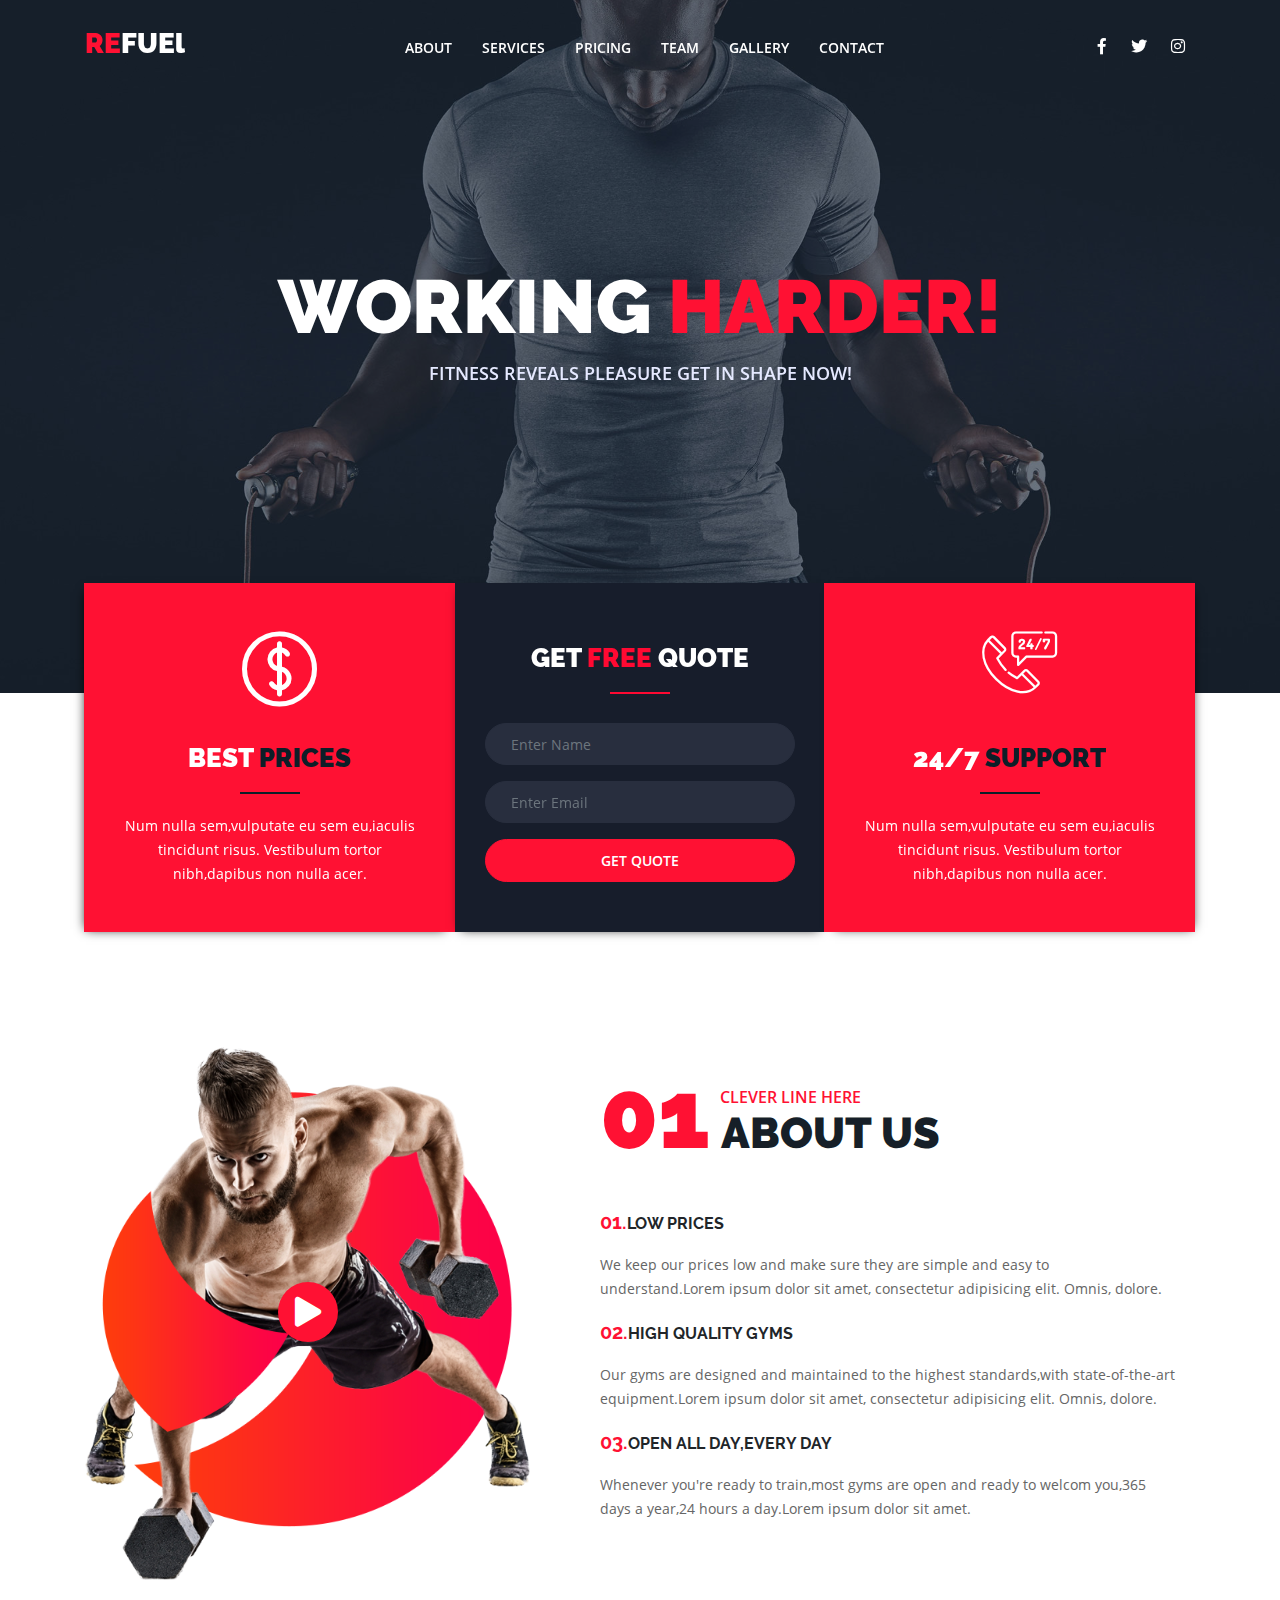
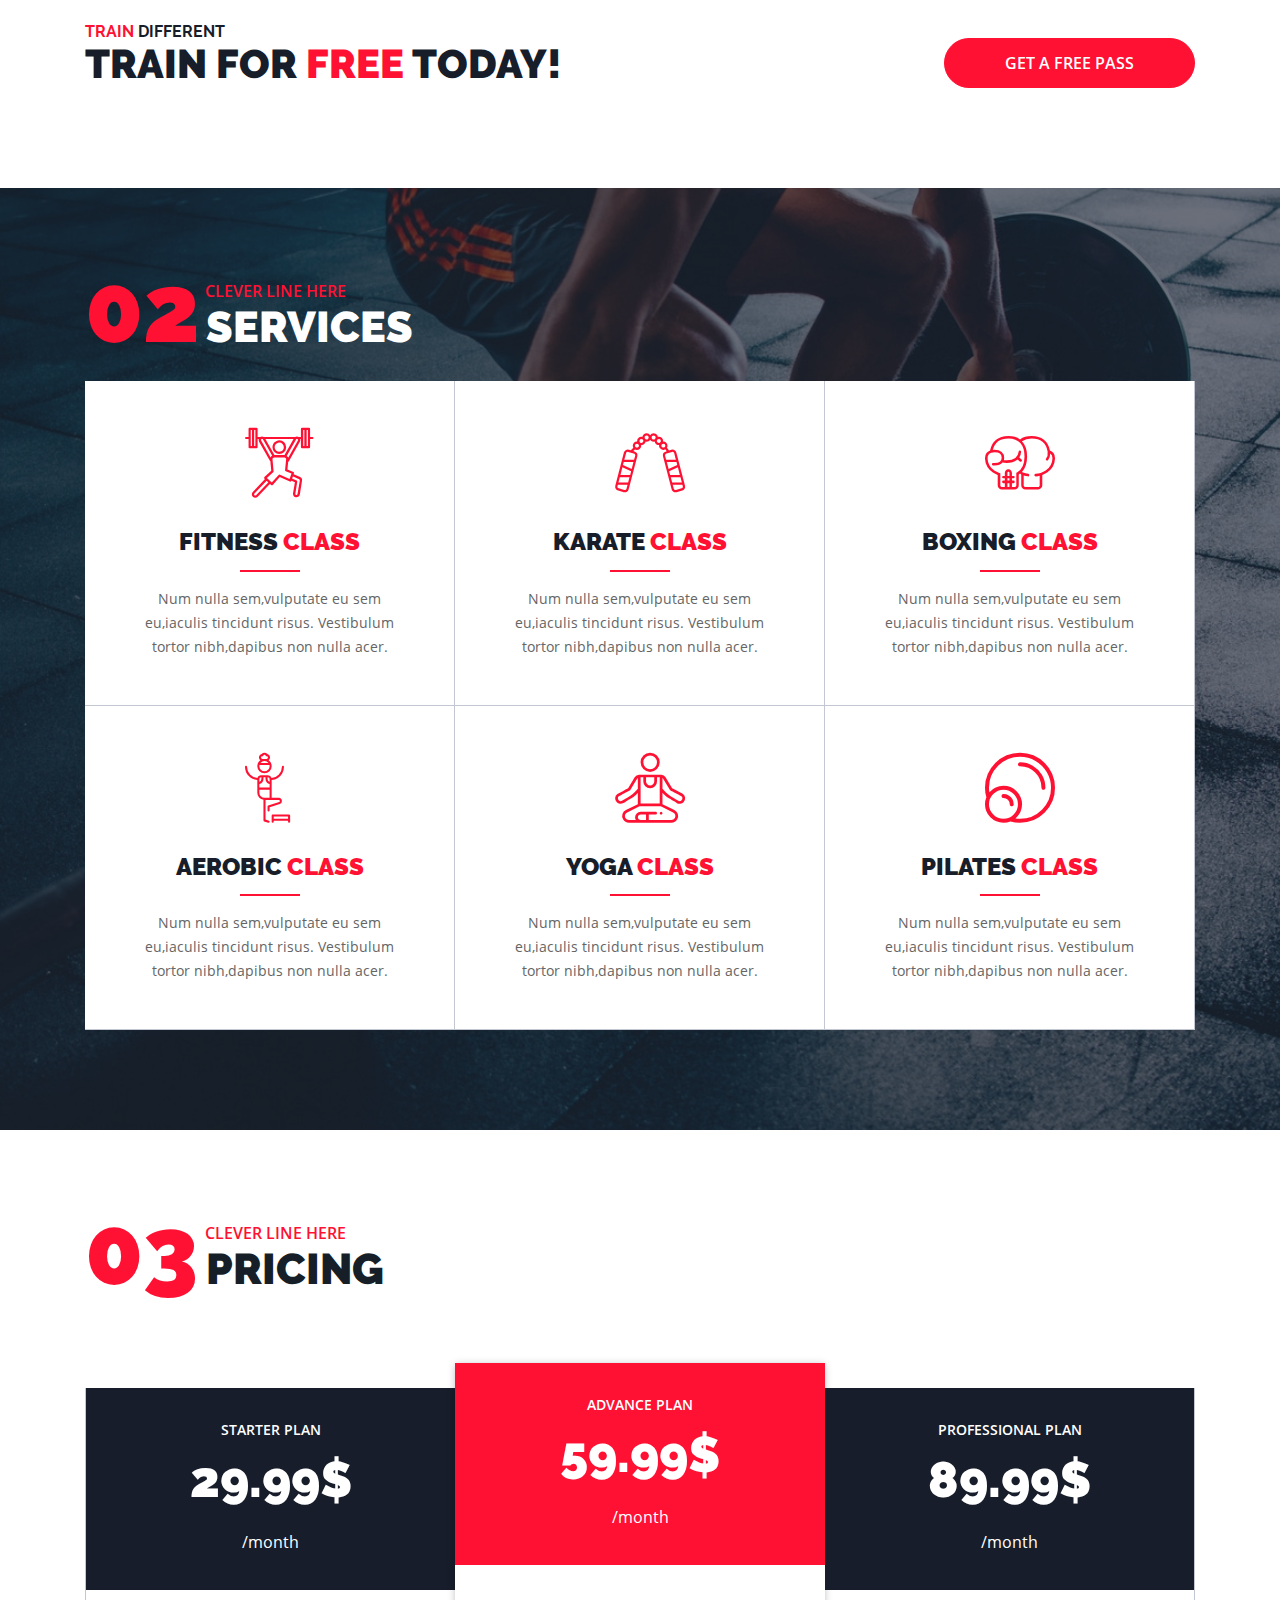
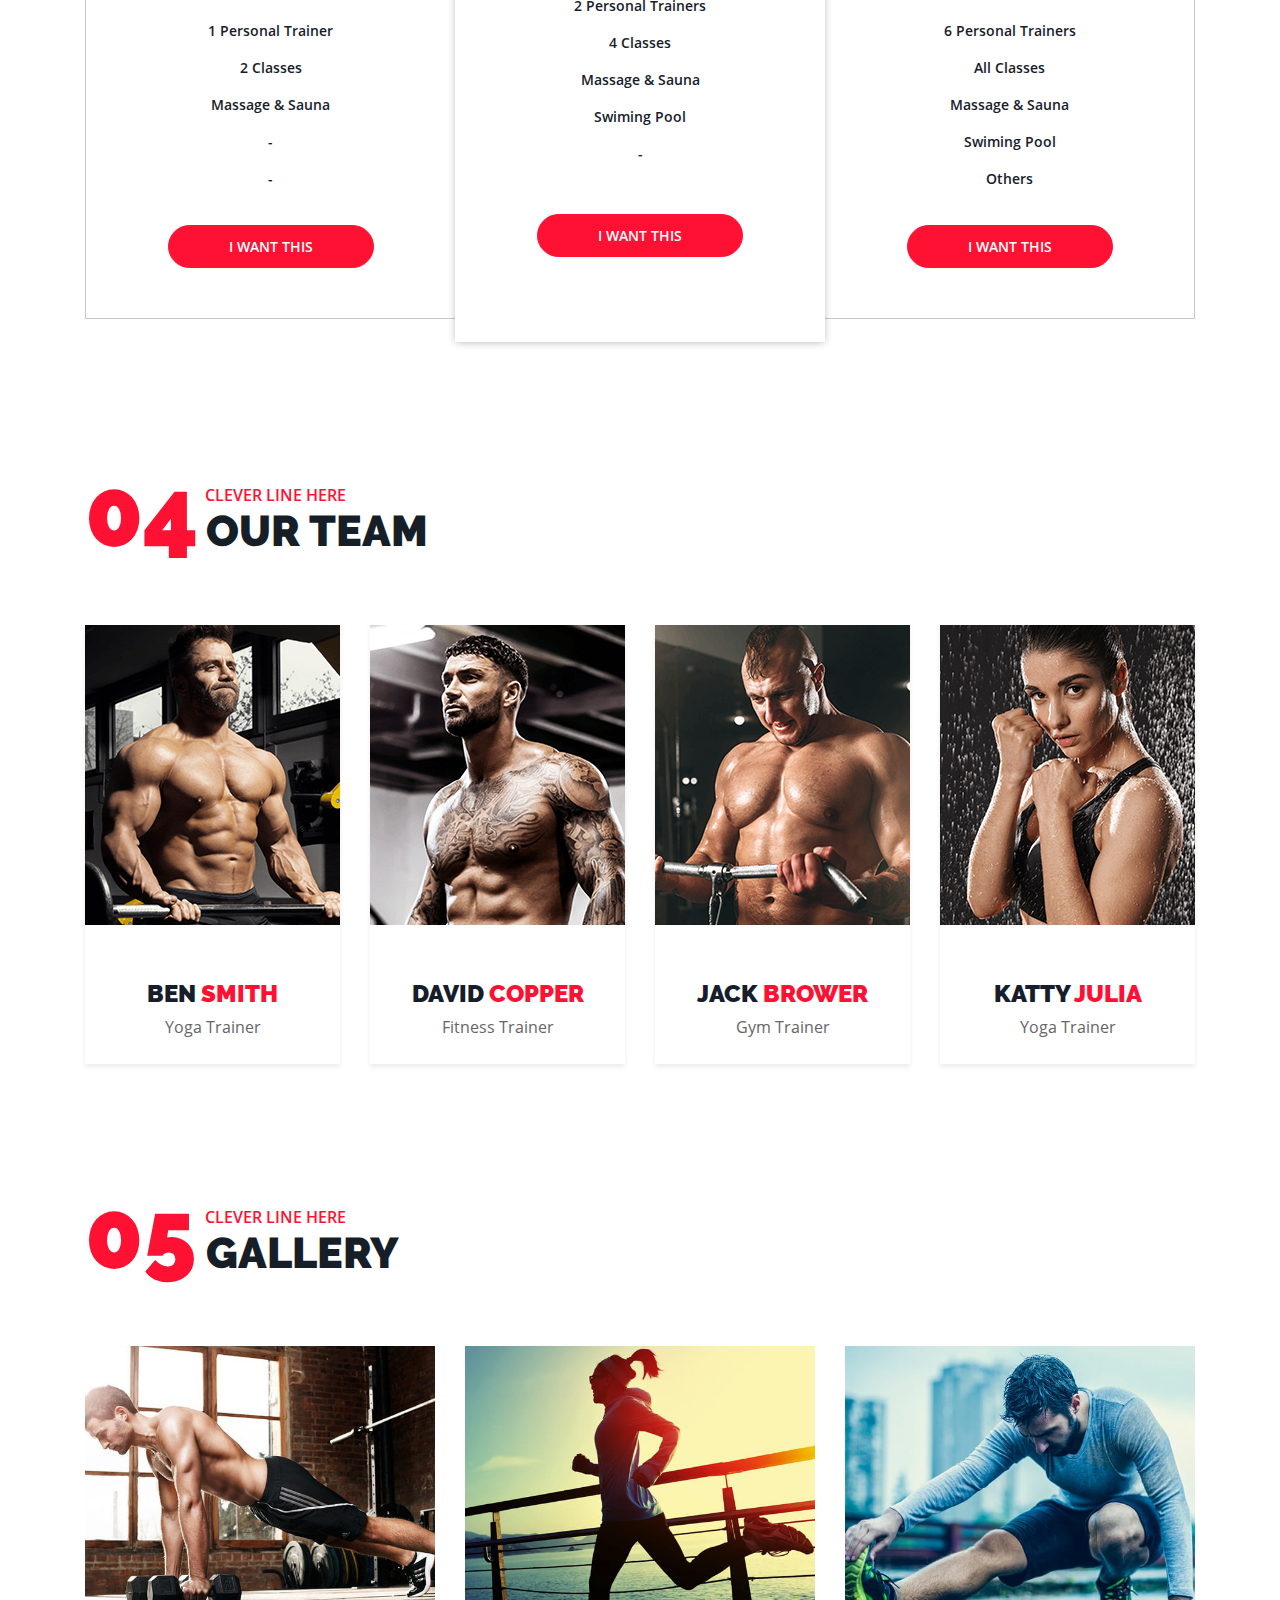
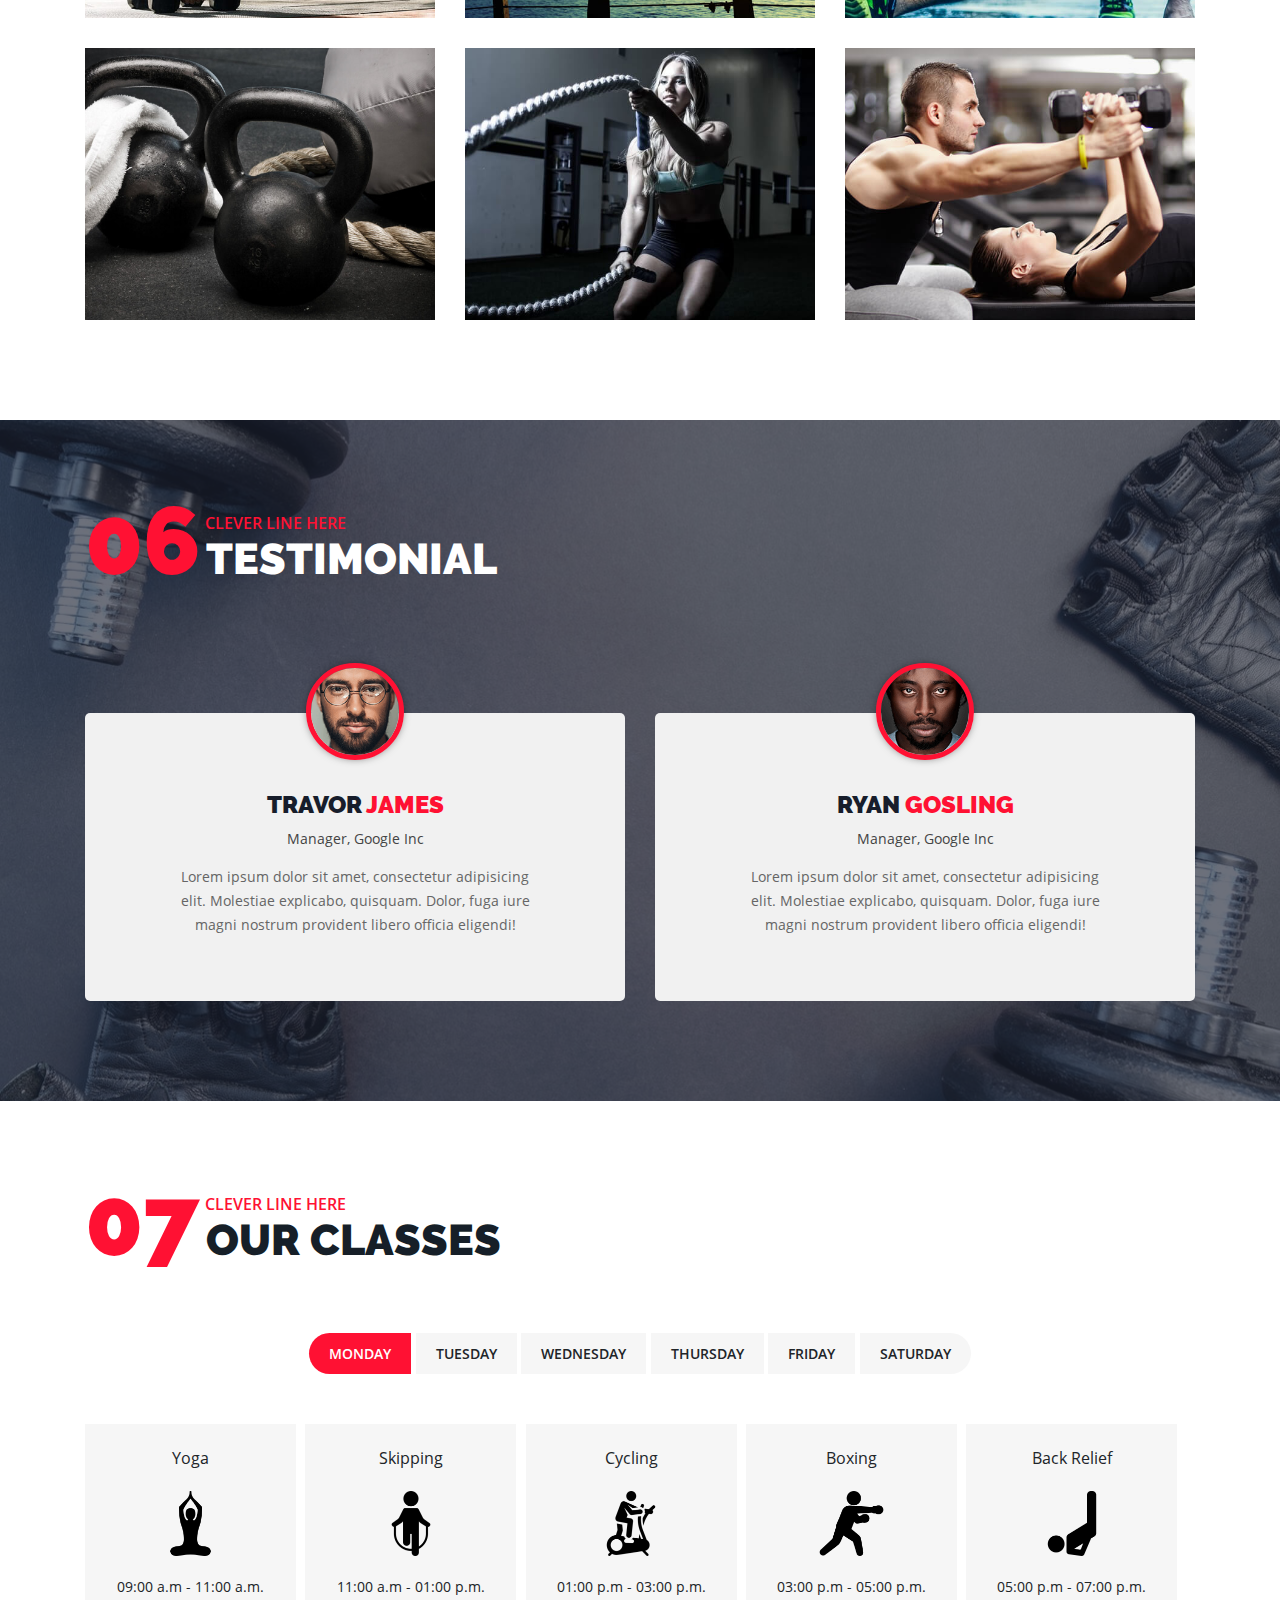
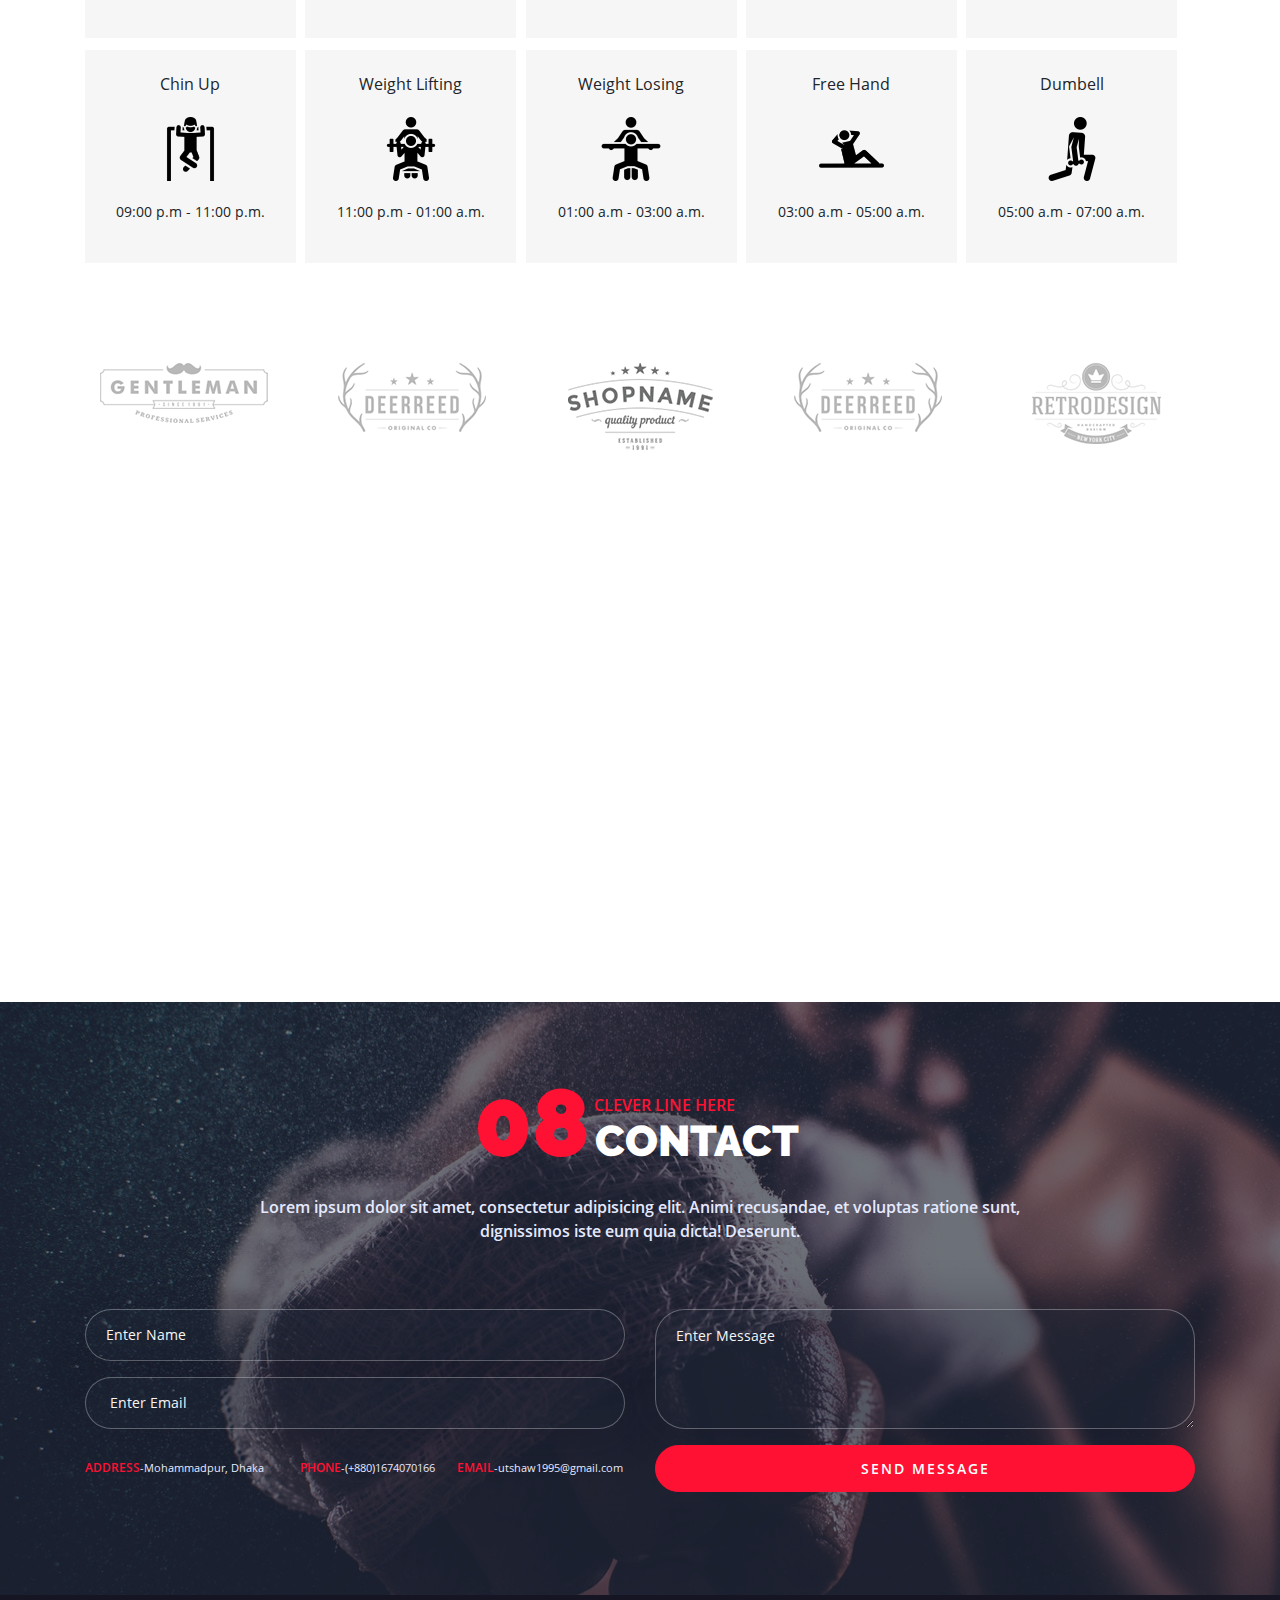
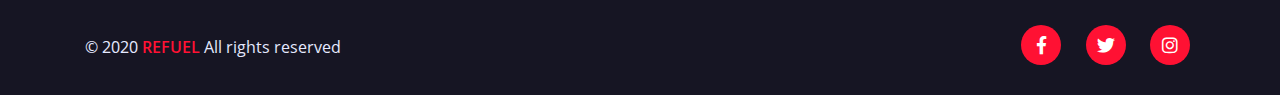
==== index.html @ 3488e0ad "First Commit" ====
<!DOCTYPE html>
<html lang="en">
<head>
    <meta charset="UTF-8">
    <title>Refuel Gym Template</title>
    <link rel="stylesheet" href="css/bootstrap.min.css">
    <link rel="stylesheet" href="fonts-2/flaticon.css">
    <link rel="stylesheet" href="css/all.min.css">
    <link rel="stylesheet" href="fonts/flaticon.css">
    <link rel="stylesheet" href="css/imagehover.min.css">
    <link rel="stylesheet" href="css/slick.css">
    <link rel="stylesheet" href="css/venobox.css">
    <link rel="stylesheet" href="css/style.css">
</head>
<body>
    
    <!--Navbar Part Start -->
    <nav class="navbar navbar-expand-lg navbar-light">
      <div class="container">
          <a class="navbar-brand" href="#"><p><span>RE</span>FUEl</p></a>
          <button class="navbar-toggler" type="button" data-toggle="collapse" data-target="#navbarSupportedContent" aria-controls="navbarSupportedContent" aria-expanded="false" aria-label="Toggle navigation">
            <span class="navbar-toggler-icon"></span>
          </button>

          <div class="collapse navbar-collapse" id="navbarSupportedContent">
            <ul class="navbar-nav mx-auto">
              <li class="nav-item">
                <a class="nav-link" href="#">About <span class="sr-only">(current)</span></a>
              </li>
              <li class="nav-item">
                <a class="nav-link" href="#">Services</a>
              </li>
              <li class="nav-item">
                <a class="nav-link" href="#">Pricing</a>
              </li> 
              <li class="nav-item">
                <a class="nav-link" href="#">Team</a>
              </li> 
              <li class="nav-item">
                <a class="nav-link" href="#">Gallery</a>
              </li> 
              <li class="nav-item">
                <a class="nav-link" href="#">Contact</a>
              </li>   
            </ul>
            <div class="social-icon">
                <a href="#"><i class="fab fa-facebook-f"></i></a>
                <a href="#"><i class="fab fa-twitter"></i></a>
                <a href="#"><i class="fab fa-instagram"></i></a>
            </div>
          </div>
      </div>
    </nav>
    <!--Navbar Part End -->
    
    <!--Banner Part Start -->
    <section id="banner">
        <div class="container">
            <div class="row">
                <div class="col-lg-12 m-auto">
                    <div class="banner_text text-center">
                        <h1>Working <span>Harder!</span></h1>
                        <p>Fitness Reveals Pleasure get in shape now!</p>
                    </div>
                </div>
            </div>
        </div>
    </section>
    <!--Banner Part End -->
    
    
    <!--Banner Form Part Start -->
    <section id="banner_form">
        <div class="container">
            <div class="row mx-0">
               <div class="col-lg-4 p-0">
                   <div class="banner_form_text text-center mr1">
                       <i class="flaticon-money"></i>
                       <h3>Best <span>Prices</span></h3>
                       <p>Num nulla sem,vulputate eu sem eu,iaculis tincidunt risus. Vestibulum tortor nibh,dapibus non nulla acer.</p>
                   </div>
               </div>
               <div class="col-lg-4 p-0">
                   <div class="banner_forms text-center mr2">
                      <h3>Get <span>free</span> quote</h3>
                      <div class="form">
                          <form action="index.html" method="post">
                              <div class="form-group">
                                <input type="text" class="form-control" id="exampleInputEmail1" aria-describedby="emailHelp" placeholder="Enter Name">
                              </div>
                              <div class="form-group">
                                <input type="email" class="form-control" id="exampleInputEmail1" aria-describedby="emailHelp" placeholder="Enter Email">
                              </div>
                              <button type="submit" class="btn btn-primary">Get quote</button>
                          </form>
                      </div>  
                   </div>
               </div> 
               <div class="col-lg-4 p-0">
                   <div class="banner_form_text text-center mr3">
                       <i class="flaticon-call"></i>
                       <h3>24/7 <span>Support</span></h3>
                       <p>Num nulla sem,vulputate eu sem eu,iaculis tincidunt risus. Vestibulum tortor nibh,dapibus non nulla acer.</p>
                   </div>
               </div>
            </div>
        </div>
    </section>
    <!--Banner Form Part End -->
    
    <!--About Part Start -->
    <section id="about">
        <div class="container">
            <div class="row">
                <div class="col-lg-5">
                    <div class="img">
                        <img src="images/about.png" alt="" class="img-fluid w-100">
                        <a class="venobox" data-autoplay="true" data-vbtype="video" href="http://youtu.be/watch?v=2Mve7xeDyW8"><i class="fas fa-play"></i></a>
                    </div>
                </div>
                <div class="col-lg-7">
                    <div class="head mr4">
                        <span>01</span>
                        <p>Clever line here</p>
                        <h2>About us</h2>
                    </div>
                    <div class="about mr4 mr5">
                        <p class="about-texts"><span>01.</span>Low prices</p>
                        <p class="about-text">We keep our prices low and make sure they are simple and easy to understand.Lorem ipsum dolor sit amet, consectetur adipisicing elit. Omnis, dolore. </p>
                    </div>
                    <div class="about mr4">
                        <p class="about-texts"><span>02.</span>High quality gyms</p>
                        <p class="about-text">Our gyms are designed and maintained to the highest standards,with state-of-the-art equipment.Lorem ipsum dolor sit amet, consectetur adipisicing elit. Omnis, dolore. </p>
                    </div>
                    <div class="about mr4">
                        <p class="about-texts"><span>03.</span>Open all day,every day</p>
                        <p class="about-text">Whenever you're ready to train,most gyms are open and ready to welcom you,365 days a year,24 hours a day.Lorem ipsum dolor sit amet. </p>
                    </div>
                </div>
            </div>
            <div class="row">
                <div class="col-lg-7">
                    <div class="think mr6">
                        <p><span class="one">Train</span> different</p>
                        <h4>Train for <span class="two">free</span> today!</h4>
                    </div>
                </div>
                <div class="col-lg-5">
                    <div class="get mr6">
                        <button type="button" class="btn btn-success">Get a free pass</button>
                    </div>
                </div>
            </div>
        </div>
    </section>
    <!--About Part End -->
    
    <!--Service Part Start -->
    <section id="service">
        <div class="container">
            <div class="row">
                <div class="col-lg-12">
                    <div class="head heads">
                        <span>02</span>
                        <p>Clever line here</p>
                        <h2>Services</h2>
                    </div>
                </div>
            </div>
            <div class="row mx-0">
                <div class="col-lg-4 p-0">
                    <div class="service-item heads text-center mr7">
                       <i class="flaticon-gym"></i>
                       <h5>Fitness <span>class</span></h5>
                       <p>Num nulla sem,vulputate eu sem eu,iaculis tincidunt risus. Vestibulum tortor nibh,dapibus non nulla acer.</p>
                    </div>
                </div>
                <div class="col-lg-4 p-0">
                    <div class="service-item heads text-center mr7">
                       <i class="flaticon-nunchaku"></i>
                       <h5>Karate <span>class</span></h5>
                       <p>Num nulla sem,vulputate eu sem eu,iaculis tincidunt risus. Vestibulum tortor nibh,dapibus non nulla acer.</p>
                    </div>
                </div>
                <div class="col-lg-4 p-0">
                    <div class="service-item heads text-center mr7">
                       <i class="flaticon-boxer"></i>
                       <h5>Boxing <span>class</span></h5>
                       <p>Num nulla sem,vulputate eu sem eu,iaculis tincidunt risus. Vestibulum tortor nibh,dapibus non nulla acer.</p>
                    </div>
                </div>
                <div class="col-lg-4 p-0">
                    <div class="service-item heads text-center mr7">
                       <i class="flaticon-gym-1"></i>
                       <h5>Aerobic <span>class</span></h5>
                       <p>Num nulla sem,vulputate eu sem eu,iaculis tincidunt risus. Vestibulum tortor nibh,dapibus non nulla acer.</p>
                    </div>
                </div>
                <div class="col-lg-4 p-0">
                    <div class="service-item heads text-center mr7">
                       <i class="flaticon-yoga"></i>
                       <h5>Yoga <span>class</span></h5>
                       <p>Num nulla sem,vulputate eu sem eu,iaculis tincidunt risus. Vestibulum tortor nibh,dapibus non nulla acer.</p>
                    </div>
                </div>
                <div class="col-lg-4 p-0">
                    <div class="service-item heads text-center mr7">
                       <i class="flaticon-yoga-1"></i>
                       <h5>Pilates <span>class</span></h5>
                       <p>Num nulla sem,vulputate eu sem eu,iaculis tincidunt risus. Vestibulum tortor nibh,dapibus non nulla acer.</p>
                    </div>
                </div>
            </div>
        </div>
    </section>
    <!--Service Part End -->
    
    <!--Price Part Start -->
    <section id="price">
        <div class="container">
            <div class="row">
                <div class="col-lg-12">
                    <div class="head mr8">
                        <span>03</span>
                        <p>Clever line here</p>
                        <h2>Pricing</h2>
                    </div>
                </div>
            </div>
            <div class="row mx-0">
                <div class="col-lg-4 p-0">
                    <div class="pricing-plan text-center mr10 mr11">
                        <div class="dollar">
                            <span>Starter plan</span>
                            <p>29.99$</p>
                            <h6>/month</h6>
                        </div>
                        <div class="trainer text-center">
                            <p>1 Personal trainer</p>
                            <p>2 Classes</p>
                            <p>Massage & sauna</p>
                            <p>-</p>
                            <p>-</p>
                            <button type="button" class="btn btn-primary">I want this</button>
                        </div>
                    </div>
                </div>
                <div class="col-lg-4 p-0">
                    <div class="pricing-plan text-center mr15 mr16">
                        <div class="dollar mr9">
                            <span>Advance plan</span>
                            <p>59.99$</p>
                            <h6>/month</h6>
                        </div>
                        <div class="trainer text-center">
                            <p>2 Personal trainers</p>
                            <p>4 Classes</p>
                            <p>Massage & sauna</p>
                            <p>Swiming pool</p>
                            <p class="mr14">-</p>
                            <button type="button" class="btn btn-primary">I want this</button>
                        </div>
                    </div>
                </div>
                <div class="col-lg-4 p-0">
                    <div class="pricing-plan text-center mr10 mr13">
                        <div class="dollar">
                            <span>Professional plan</span>
                            <p>89.99$</p>
                            <h6>/month</h6>
                        </div>
                        <div class="trainer text-center">
                            <p>6 Personal trainers</p>
                            <p>All Classes</p>
                            <p>Massage & sauna</p>
                            <p>Swiming pool</p>
                            <p>Others</p>
                            <button type="button" class="btn btn-primary">I want this</button>
                        </div>
                    </div>
                </div>
            </div>
        </div>
    </section>
    <!--Price Part End -->
    
    <!--Team Part Start -->
    <section id="team">
        <div class="container">
            <div class="row">
                <div class="col-lg-12">
                    <div class="head mr12">
                        <span>04</span>
                        <p>Clever line here</p>
                        <h2>Our team</h2>
                    </div>
                </div>
            </div>
            <div class="row">
                <div class="col-lg-3">
                    <div class="xs-team">
                        <div class="team-img">
                            <figure class="imghvr-push-down">
                                <img src="images/team-1.jpg" alt="" class="img-fluid w-100">
                                <figcaption>
                                    <div class="ic-on">
                                        <a href="#"><i class="fab fa-twitter mr21"></i></a>
                                        <a href="#"><i class="fab fa-pinterest"></i></a>
                                        <a href="#"><i class="fab fa-instagram"></i></a>
                                    </div>
                                </figcaption>
                            </figure>
                        </div>
                        <div class="details text-center">
                            <h5>Ben <span>Smith</span></h5>
                            <h6>Yoga Trainer</h6>
                        </div>
                    </div>
                </div>
                <div class="col-lg-3">
                    <div class="xs-team">
                        <div class="team-img">
                            <figure class="imghvr-push-down">
                                <img src="images/team-2.jpg" alt="" class="img-fluid w-100">
                                <figcaption>
                                    <div class="ic-on">
                                        <a href="#"><i class="fab fa-twitter mr21"></i></a>
                                        <a href="#"><i class="fab fa-pinterest"></i></a>
                                        <a href="#"><i class="fab fa-instagram"></i></a>
                                    </div>
                                </figcaption>
                            </figure>
                        </div>
                        <div class="details text-center">
                            <h5>David <span>Copper</span></h5>
                            <h6>Fitness Trainer</h6>
                        </div>
                    </div>
                </div>
                <div class="col-lg-3">
                    <div class="xs-team">
                        <div class="team-img">
                            <figure class="imghvr-push-down">
                                <img src="images/team-3.jpg" alt="" class="img-fluid w-100">
                                <figcaption>
                                    <div class="ic-on">
                                        <a href="#"><i class="fab fa-twitter mr21"></i></a>
                                        <a href="#"><i class="fab fa-pinterest"></i></a>
                                        <a href="#"><i class="fab fa-instagram"></i></a>
                                    </div>
                                </figcaption>
                            </figure>
                        </div>
                        <div class="details text-center">
                            <h5>Jack <span>Brower</span></h5>
                            <h6>Gym Trainer</h6>
                        </div>
                    </div>
                </div>
                <div class="col-lg-3">
                    <div class="xs-team">
                        <div class="team-img">
                            <figure class="imghvr-push-down">
                                <img src="images/team-4.jpg" alt="" class="img-fluid w-100">
                                <figcaption>
                                    <div class="ic-on">
                                        <a href="#"><i class="fab fa-twitter mr21"></i></a>
                                        <a href="#"><i class="fab fa-pinterest"></i></a>
                                        <a href="#"><i class="fab fa-instagram"></i></a>
                                    </div>
                                </figcaption>
                            </figure>
                        </div>
                        <div class="details text-center">
                            <h5>Katty <span>Julia</span></h5>
                            <h6>Yoga Trainer</h6>
                        </div>
                    </div>
                </div>
            </div>
        </div>
    </section>
    <!--Team Part End -->
    
    <!--Gallery Part Start -->
    <section id="gallery">
        <div class="container">
            <div class="row">
                <div class="col-lg-12">
                    <div class="head mr12">
                        <span>05</span>
                        <p>Clever line here</p>
                        <h2>Gallery</h2>
                    </div>
                </div>
            </div>
            <div class="row">
                <div class="col-lg-4">
                    <div class="gallery-img">
                        <img src="images/p1.jpg" alt="" class="img-fluid w-100">
                        <div class="over-lay">
                           <a class="venobox" data-gall="gallery01" href="images/p1.jpg"><i class="fas fa-search-plus"></i></a> 
                        </div>
                    </div>
                </div>
                <div class="col-lg-4">
                    <div class="gallery-img">
                        <img src="images/p2.jpg" alt="" class="img-fluid w-100">
                        <div class="over-lay">
                           <a class="venobox" data-gall="gallery01" href="images/p2.jpg"><i class="fas fa-search-plus"></i></a> 
                        </div>
                    </div>
                </div>
                <div class="col-lg-4">
                    <div class="gallery-img">
                        <img src="images/p3.jpg" alt="" class="img-fluid w-100">
                        <div class="over-lay">
                           <a class="venobox" data-gall="gallery01" href="images/p3.jpg"><i class="fas fa-search-plus"></i></a> 
                        </div>
                    </div>
                </div>
                <div class="col-lg-4">
                    <div class="gallery-img mr17">
                        <img src="images/p4.jpg" alt="" class="img-fluid w-100">
                        <div class="over-lay">
                           <a class="venobox" data-gall="gallery01" href="images/p4.jpg"><i class="fas fa-search-plus"></i></a> 
                        </div>
                    </div>
                </div>
                <div class="col-lg-4">
                    <div class="gallery-img mr17">
                        <img src="images/p5.jpg" alt="" class="img-fluid w-100">
                        <div class="over-lay">
                           <a class="venobox" data-gall="gallery01" href="images/p5.jpg"><i class="fas fa-search-plus"></i></a> 
                        </div>
                    </div>
                </div>
                <div class="col-lg-4">
                    <div class="gallery-img mr17">
                        <img src="images/p6.jpg" alt="" class="img-fluid w-100">
                        <div class="over-lay">
                           <a class="venobox" data-gall="gallery01" href="images/p6.jpg"><i class="fas fa-search-plus"></i></a> 
                        </div>
                    </div>
                </div>
            </div>
        </div>
    </section>
    <!--Gallery Part End -->
    
    <!--Testimonial Part Start -->
    <section id="testimonial">
        <div class="container">
            <div class="row">
                <div class="col-lg-12">
                    <div class="head heads">
                        <span>06</span>
                        <p>Clever line here</p>
                        <h2>Testimonial</h2>
                    </div>
                </div>
            </div>
            <div class="row testi-slider">
                <div class="col-lg-6">
                    <div class="testimonial-item text-center">
                        <div class="testi-img">
                            <img src="images/testi1.png" alt="" class="img-fluid">
                        </div>
                        <div class="details">
                            <h5>Travor <span>James</span></h5>
                            <p class="man">Manager, Google Inc</p>
                            <p class="lorem">Lorem ipsum dolor sit amet, consectetur adipisicing elit. Molestiae explicabo, quisquam. Dolor, fuga iure magni nostrum provident libero officia eligendi!</p>
                        </div>
                    </div>
                </div>
                <div class="col-lg-6">
                    <div class="testimonial-item text-center">
                        <div class="testi-img">
                            <img src="images/testi2.png" alt="" class="img-fluid">
                        </div>
                        <div class="details">
                            <h5>Ryan <span>Gosling</span></h5>
                            <p class="man">Manager, Google Inc</p>
                            <p class="lorem">Lorem ipsum dolor sit amet, consectetur adipisicing elit. Molestiae explicabo, quisquam. Dolor, fuga iure magni nostrum provident libero officia eligendi!</p>
                        </div>
                    </div>
                </div>
                <div class="col-lg-6">
                    <div class="testimonial-item text-center">
                        <div class="testi-img">
                            <img src="images/testi1.png" alt="" class="img-fluid">
                        </div>
                        <div class="details">
                            <h5>Travor <span>James</span></h5>
                            <p class="man">Manager, Google Inc</p>
                            <p class="lorem">Lorem ipsum dolor sit amet, consectetur adipisicing elit. Molestiae explicabo, quisquam. Dolor, fuga iure magni nostrum provident libero officia eligendi!</p>
                        </div>
                    </div>
                </div>
                <div class="col-lg-6">
                    <div class="testimonial-item text-center">
                        <div class="testi-img">
                            <img src="images/testi2.png" alt="" class="img-fluid">
                        </div>
                        <div class="details">
                            <h5>Ryan <span>Gosling</span></h5>
                            <p class="man">Manager, Google Inc</p>
                            <p class="lorem">Lorem ipsum dolor sit amet, consectetur adipisicing elit. Molestiae explicabo, quisquam. Dolor, fuga iure magni nostrum provident libero officia eligendi!</p>
                        </div>
                    </div>
                </div>
            </div>
        </div>
    </section>
    <!--Testimonial Part End -->
    
    <!--Class Schedule Part Start -->
    <section id="schedule">
        <div class="container">
            <div class="row">
                <div class="col-lg-12">
                    <div class="head mr12">
                        <span>07</span>
                        <p>Clever line here</p>
                        <h2>Our classes</h2>
                    </div>
                </div>
            </div>
            <div class="menu text-center">
                <ul>
                    <li data-filter="all" class="mr22 active">Monday</li>
                    <li data-filter=".tues">Tuesday</li>
                    <li data-filter=".wed">Wednesday</li>
                    <li data-filter=".thur">Thursday</li>
                    <li data-filter=".fri">Friday</li>
                    <li data-filter=".sat" class="mr23">Saturday</li>
                </ul>
            </div>
            <div class="clr"></div>
            
            <div class="mix_item">
                <div class="mix_text mix tues sat text-center mr24">
                    <h6>Yoga</h6>
                    <img src="images/buddhist-yoga-pose.png" alt="">
                    <p>09:00 a.m - 11:00 a.m.</p>
                </div>
                <div class="mix_text mix wed text-center mr24">
                    <h6>Skipping</h6>
                    <img src="images/man-jumping-rope.png" alt="">
                    <p>11:00 a.m - 01:00 p.m.</p>
                </div>
                <div class="mix_text mix tues sat text-center mr24">
                    <h6>Cycling</h6>
                    <img src="images/exercise.png" alt="">
                    <p>01:00 p.m - 03:00 p.m.</p>
                </div>
                <div class="mix_text mix wed thur text-center mr24">
                    <h6>Boxing</h6>
                    <img src="images/boxing-fighter.png" alt="">
                    <p>03:00 p.m - 05:00 p.m.</p>
                </div>
                <div class="mix_text mix thur text-center mr24">
                    <h6>Back Relief</h6>
                    <img src="images/man-exercising-back-and-legs.png" alt="">
                    <p>05:00 p.m - 07:00 p.m.</p>
                </div>
                <div class="mix_text mix thur text-center">
                    <h6>Chin Up</h6>
                    <img src="images/pull-up.png" alt="">
                    <p>09:00 p.m - 11:00 p.m.</p>
                </div>
                <div class="mix_text mix fri text-center">
                    <h6>Weight Lifting</h6>
                    <img src="images/weightlifting.png" alt="">
                    <p>11:00 p.m - 01:00 a.m.</p>
                </div>
                <div class="mix_text mix fri sat text-center">
                    <h6>Weight Losing</h6>
                    <img src="images/yoga.png" alt="">
                    <p>01:00 a.m - 03:00 a.m.</p>
                </div>
                <div class="mix_text mix fri text-center">
                    <h6>Free Hand</h6>
                    <img src="images/exercise%20(2).png" alt="">
                    <p>03:00 a.m - 05:00 a.m.</p>
                </div>
                <div class="mix_text mix sat text-center">
                    <h6>Dumbell</h6>
                    <img src="images/exercise%20(1).png" alt="">
                    <p>05:00 a.m - 07:00 a.m.</p>
                </div>
                <div class="clr"></div>
            </div>
        </div>
    </section>
    <!--Class Schedule Part End -->
    

    <!--Client Part Start-->
    <section id="client">
        <div class="container">
            <div class="row client-slider">
                <div class="col-lg-3">
                    <div class="client-item text-center">
                        <img src="images/client-1.png" alt="client-one">
                    </div>
                </div>
                <div class="col-lg-3">
                    <div class="client-item text-center">
                        <img src="images/client2.png" alt="client-two" class="img-fluid">
                    </div>
                </div>
                <div class="col-lg-3">
                    <div class="client-item text-center">
                        <img src="images/client-3.png" alt="client-three" class="img-fluid">
                    </div>
                </div>
                <div class="col-lg-3">
                    <div class="client-item text-center">
                        <img src="images/client4.png" alt="client-four" class="img-fluid">
                    </div>
                </div>
                <div class="col-lg-3">
                    <div class="client-item text-center">
                        <img src="images/client5.png" alt="client-five" class="img-fluid">
                    </div>
                </div>
                <div class="col-lg-3">
                    <div class="client-item text-center">
                        <img src="images/client2.png" alt="client-six" class="img-fluid">
                    </div>
                </div>
            </div>
        </div>
    </section>
    <!--Client Part End-->
    
    <!--Google Map Part Start-->
    <section id="map" style="margin-bottom: -5px">
         <iframe src="https://www.google.com/maps/embed?pb=!1m18!1m12!1m3!1d3651.3507056953645!2d90.35700591461635!3d23.77052269392506!2m3!1f0!2f0!3f0!3m2!1i1024!2i768!4f13.1!3m3!1m2!1s0x3755c0a3c0f0b6bb%3A0xd6a5c936e490f4cc!2sTikkapara%20Rd%2C%20Dhaka!5e0!3m2!1sen!2sbd!4v1584997746656!5m2!1sen!2sbd" width="100%" height="450" frameborder="0" style="border:0;" allowfullscreen="" aria-hidden="false" tabindex="0"></iframe>
    </section>
    <!--Google Map Part End-->
    
    <!--Contact Part Start-->
    <section id="contact">
        <div class="container">
            <div class="row">
                <div class="col-lg-12">
                    <div class="title-center">
                        <div class="head heads">
                            <span>08</span>
                            <p>Clever line here</p>
                            <h2>Contact</h2>
                        </div>
                    </div>
                    <div class="title-para">
                        <p>Lorem ipsum dolor sit amet, consectetur adipisicing elit. Animi recusandae, et voluptas ratione sunt, dignissimos iste eum quia dicta! Deserunt.</p>
                    </div>
                </div>
            </div>
            <div class="row">
                <div class="col-lg-12">
                    <div class="forms">
                        <form action="index.html" method="post">
                            <div class="row">
                                <div class="col-lg-6">
                                    <div class="form-group">
                                        <input type="text" class="form-control" id="formGroupExampleInput" placeholder="Enter Name">
                                    </div>
                                    <div class="form-group">
                                        <input type="email" class="form-control" id="formGroupExampleInput" placeholder=" Enter Email">
                                    </div>
                                    <div class="row">
                                        <div class="col-lg-5">
                                            <div class="address">
                                                <p><span class="address-title">Address</span><a href="#">-Mohammadpur, Dhaka</a></p>
                                            </div>
                                        </div>
                                        <div class="col-lg-3 p-0">
                                            <div class="address mrrrrrrrrr">
                                                <p><span class="address-title">Phone</span><a href="#">-(+880)1674070166</a></p>
                                            </div>
                                        </div>
                                        <div class="col-lg-4">
                                            <div class="address mrrrrrrrrr">
                                                <p><span class="address-title">Email</span><a href="#">-utshaw1995@gmail.com</a></p>
                                            </div>
                                        </div>
                                    </div>
                                </div>
                                <div class="col-lg-6">
                                    <div class="form-group">
                                        <textarea class="form-control" id="exampleFormControlTextarea1" rows="3" placeholder="Enter Message"></textarea>
                                    </div>
                                    <div class="contact-btn text-center">
                                        <button type="submit" class="btn btn-primary">Send Message</button>
                                    </div>
                                </div>
                            </div>
                        </form>
                    </div>
                </div>
            </div>
        </div>
    </section>
    <!--Contact Part End-->
    
    <!--Footer Part Start-->
    <section id="footer">
        <div class="container">
            <div class="row">
                <div class="col-lg-6">
                    <div class="footer-text">
                        <p class="footer-title"> &copy; 2020 <span>Refuel</span> All rights reserved</p>
                    </div>
                </div>
                <div class="col-lg-6">
                    <div class="footer-icon">
                        <a href="#"><i class="fab fa-facebook-f"></i></a>
                        <a href="#"><i class="fab fa-twitter"></i></a>
                        <a href="#"><i class="fab fa-instagram"></i></a>
                    </div>
                </div>
            </div>
        </div>
    </section>
    <!--Footer Part End-->
    
    <script src="js/jquery-1.12.4.min.js"></script>
    <script src="js/bootstrap.min.js"></script>
    <script src="js/mixitup.min.js"></script>
    <script src="js/jquery.ripples.min.js"></script>
    <script src="js/slick.min.js"></script>
    <script src="js/venobox.min.js"></script>
    <script src="js/custom.js"></script>
    <script>
        var containerEl = document.querySelector('.mix_item');
        var mixer = mixitup(containerEl);
        
        var simplefilter = $('.menu ul li');
        simplefilter.click(function () {
            simplefilter.removeClass("active");
            $(this).addClass("active");
        });
    </script>
</body>
</html>
---- fonts-2/flaticon.css ----
/*
  	Flaticon icon font: Flaticon
  	Creation date: 31/05/2019 22:28
  	*/

@font-face {
  font-family: "Flaticon";
  src: url("./Flaticon.eot");
  src: url("./Flaticon.eot?#iefix") format("embedded-opentype"),
       url("./Flaticon.woff2") format("woff2"),
       url("./Flaticon.woff") format("woff"),
       url("./Flaticon.ttf") format("truetype"),
       url("./Flaticon.svg#Flaticon") format("svg");
  font-weight: normal;
  font-style: normal;
}

@media screen and (-webkit-min-device-pixel-ratio:0) {
  @font-face {
    font-family: "Flaticon";
    src: url("./Flaticon.svg#Flaticon") format("svg");
  }
}

[class^="flaticon-"]:before, [class*=" flaticon-"]:before,
[class^="flaticon-"]:after, [class*=" flaticon-"]:after {   
  font-family: Flaticon;
font-style: normal;
margin-left: 0px;
}

.flaticon-religion:before { content: "\f100"; }
.flaticon-gym-1:before { content: "\f101"; }
.flaticon-boxer:before { content: "\f102"; }
.flaticon-gym-2:before { content: "\f103"; }
.flaticon-yoga:before { content: "\f104"; }
.flaticon-gym:before { content: "\f105"; }
.flaticon-gym-3:before { content: "\f106"; }
.flaticon-gym-4:before { content: "\f107"; }
.flaticon-gymnast:before { content: "\f108"; }
.flaticon-gym-5:before { content: "\f109"; }
---- css/all.min.css ----
/*!
 * Font Awesome Free 5.3.1 by @fontawesome - https://fontawesome.com
 * License - https://fontawesome.com/license/free (Icons: CC BY 4.0, Fonts: SIL OFL 1.1, Code: MIT License)
 */
.fa,.fab,.fal,.far,.fas{-moz-osx-font-smoothing:grayscale;-webkit-font-smoothing:antialiased;display:inline-block;font-style:normal;font-variant:normal;text-rendering:auto;line-height:1}.fa-lg{font-size:1.33333em;line-height:.75em;vertical-align:-.0667em}.fa-xs{font-size:.75em}.fa-sm{font-size:.875em}.fa-1x{font-size:1em}.fa-2x{font-size:2em}.fa-3x{font-size:3em}.fa-4x{font-size:4em}.fa-5x{font-size:5em}.fa-6x{font-size:6em}.fa-7x{font-size:7em}.fa-8x{font-size:8em}.fa-9x{font-size:9em}.fa-10x{font-size:10em}.fa-fw{text-align:center;width:1.25em}.fa-ul{list-style-type:none;margin-left:2.5em;padding-left:0}.fa-ul>li{position:relative}.fa-li{left:-2em;position:absolute;text-align:center;width:2em;line-height:inherit}.fa-border{border:.08em solid #eee;border-radius:.1em;padding:.2em .25em .15em}.fa-pull-left{float:left}.fa-pull-right{float:right}.fa.fa-pull-left,.fab.fa-pull-left,.fal.fa-pull-left,.far.fa-pull-left,.fas.fa-pull-left{margin-right:.3em}.fa.fa-pull-right,.fab.fa-pull-right,.fal.fa-pull-right,.far.fa-pull-right,.fas.fa-pull-right{margin-left:.3em}.fa-spin{animation:fa-spin 2s infinite linear}.fa-pulse{animation:fa-spin 1s infinite steps(8)}@keyframes fa-spin{0%{transform:rotate(0deg)}to{transform:rotate(1turn)}}.fa-rotate-90{-ms-filter:"progid:DXImageTransform.Microsoft.BasicImage(rotation=1)";transform:rotate(90deg)}.fa-rotate-180{-ms-filter:"progid:DXImageTransform.Microsoft.BasicImage(rotation=2)";transform:rotate(180deg)}.fa-rotate-270{-ms-filter:"progid:DXImageTransform.Microsoft.BasicImage(rotation=3)";transform:rotate(270deg)}.fa-flip-horizontal{-ms-filter:"progid:DXImageTransform.Microsoft.BasicImage(rotation=0, mirror=1)";transform:scaleX(-1)}.fa-flip-vertical{transform:scaleY(-1)}.fa-flip-horizontal.fa-flip-vertical,.fa-flip-vertical{-ms-filter:"progid:DXImageTransform.Microsoft.BasicImage(rotation=2, mirror=1)"}.fa-flip-horizontal.fa-flip-vertical{transform:scale(-1)}:root .fa-flip-horizontal,:root .fa-flip-vertical,:root .fa-rotate-90,:root .fa-rotate-180,:root .fa-rotate-270{-webkit-filter:none;filter:none}.fa-stack{display:inline-block;height:2em;line-height:2em;position:relative;vertical-align:middle;width:2em}.fa-stack-1x,.fa-stack-2x{left:0;position:absolute;text-align:center;width:100%}.fa-stack-1x{line-height:inherit}.fa-stack-2x{font-size:2em}.fa-inverse{color:#fff}.fa-500px:before{content:"\f26e"}.fa-accessible-icon:before{content:"\f368"}.fa-accusoft:before{content:"\f369"}.fa-ad:before{content:"\f641"}.fa-address-book:before{content:"\f2b9"}.fa-address-card:before{content:"\f2bb"}.fa-adjust:before{content:"\f042"}.fa-adn:before{content:"\f170"}.fa-adversal:before{content:"\f36a"}.fa-affiliatetheme:before{content:"\f36b"}.fa-air-freshener:before{content:"\f5d0"}.fa-algolia:before{content:"\f36c"}.fa-align-center:before{content:"\f037"}.fa-align-justify:before{content:"\f039"}.fa-align-left:before{content:"\f036"}.fa-align-right:before{content:"\f038"}.fa-alipay:before{content:"\f642"}.fa-allergies:before{content:"\f461"}.fa-amazon:before{content:"\f270"}.fa-amazon-pay:before{content:"\f42c"}.fa-ambulance:before{content:"\f0f9"}.fa-american-sign-language-interpreting:before{content:"\f2a3"}.fa-amilia:before{content:"\f36d"}.fa-anchor:before{content:"\f13d"}.fa-android:before{content:"\f17b"}.fa-angellist:before{content:"\f209"}.fa-angle-double-down:before{content:"\f103"}.fa-angle-double-left:before{content:"\f100"}.fa-angle-double-right:before{content:"\f101"}.fa-angle-double-up:before{content:"\f102"}.fa-angle-down:before{content:"\f107"}.fa-angle-left:before{content:"\f104"}.fa-angle-right:before{content:"\f105"}.fa-angle-up:before{content:"\f106"}.fa-angry:before{content:"\f556"}.fa-angrycreative:before{content:"\f36e"}.fa-angular:before{content:"\f420"}.fa-ankh:before{content:"\f644"}.fa-app-store:before{content:"\f36f"}.fa-app-store-ios:before{content:"\f370"}.fa-apper:before{content:"\f371"}.fa-apple:before{content:"\f179"}.fa-apple-alt:before{content:"\f5d1"}.fa-apple-pay:before{content:"\f415"}.fa-archive:before{content:"\f187"}.fa-archway:before{content:"\f557"}.fa-arrow-alt-circle-down:before{content:"\f358"}.fa-arrow-alt-circle-left:before{content:"\f359"}.fa-arrow-alt-circle-right:before{content:"\f35a"}.fa-arrow-alt-circle-up:before{content:"\f35b"}.fa-arrow-circle-down:before{content:"\f0ab"}.fa-arrow-circle-left:before{content:"\f0a8"}.fa-arrow-circle-right:before{content:"\f0a9"}.fa-arrow-circle-up:before{content:"\f0aa"}.fa-arrow-down:before{content:"\f063"}.fa-arrow-left:before{content:"\f060"}.fa-arrow-right:before{content:"\f061"}.fa-arrow-up:before{content:"\f062"}.fa-arrows-alt:before{content:"\f0b2"}.fa-arrows-alt-h:before{content:"\f337"}.fa-arrows-alt-v:before{content:"\f338"}.fa-assistive-listening-systems:before{content:"\f2a2"}.fa-asterisk:before{content:"\f069"}.fa-asymmetrik:before{content:"\f372"}.fa-at:before{content:"\f1fa"}.fa-atlas:before{content:"\f558"}.fa-atom:before{content:"\f5d2"}.fa-audible:before{content:"\f373"}.fa-audio-description:before{content:"\f29e"}.fa-autoprefixer:before{content:"\f41c"}.fa-avianex:before{content:"\f374"}.fa-aviato:before{content:"\f421"}.fa-award:before{content:"\f559"}.fa-aws:before{content:"\f375"}.fa-backspace:before{content:"\f55a"}.fa-backward:before{content:"\f04a"}.fa-balance-scale:before{content:"\f24e"}.fa-ban:before{content:"\f05e"}.fa-band-aid:before{content:"\f462"}.fa-bandcamp:before{content:"\f2d5"}.fa-barcode:before{content:"\f02a"}.fa-bars:before{content:"\f0c9"}.fa-baseball-ball:before{content:"\f433"}.fa-basketball-ball:before{content:"\f434"}.fa-bath:before{content:"\f2cd"}.fa-battery-empty:before{content:"\f244"}.fa-battery-full:before{content:"\f240"}.fa-battery-half:before{content:"\f242"}.fa-battery-quarter:before{content:"\f243"}.fa-battery-three-quarters:before{content:"\f241"}.fa-bed:before{content:"\f236"}.fa-beer:before{content:"\f0fc"}.fa-behance:before{content:"\f1b4"}.fa-behance-square:before{content:"\f1b5"}.fa-bell:before{content:"\f0f3"}.fa-bell-slash:before{content:"\f1f6"}.fa-bezier-curve:before{content:"\f55b"}.fa-bible:before{content:"\f647"}.fa-bicycle:before{content:"\f206"}.fa-bimobject:before{content:"\f378"}.fa-binoculars:before{content:"\f1e5"}.fa-birthday-cake:before{content:"\f1fd"}.fa-bitbucket:before{content:"\f171"}.fa-bitcoin:before{content:"\f379"}.fa-bity:before{content:"\f37a"}.fa-black-tie:before{content:"\f27e"}.fa-blackberry:before{content:"\f37b"}.fa-blender:before{content:"\f517"}.fa-blind:before{content:"\f29d"}.fa-blogger:before{content:"\f37c"}.fa-blogger-b:before{content:"\f37d"}.fa-bluetooth:before{content:"\f293"}.fa-bluetooth-b:before{content:"\f294"}.fa-bold:before{content:"\f032"}.fa-bolt:before{content:"\f0e7"}.fa-bomb:before{content:"\f1e2"}.fa-bone:before{content:"\f5d7"}.fa-bong:before{content:"\f55c"}.fa-book:before{content:"\f02d"}.fa-book-open:before{content:"\f518"}.fa-book-reader:before{content:"\f5da"}.fa-bookmark:before{content:"\f02e"}.fa-bowling-ball:before{content:"\f436"}.fa-box:before{content:"\f466"}.fa-box-open:before{content:"\f49e"}.fa-boxes:before{content:"\f468"}.fa-braille:before{content:"\f2a1"}.fa-brain:before{content:"\f5dc"}.fa-briefcase:before{content:"\f0b1"}.fa-briefcase-medical:before{content:"\f469"}.fa-broadcast-tower:before{content:"\f519"}.fa-broom:before{content:"\f51a"}.fa-brush:before{content:"\f55d"}.fa-btc:before{content:"\f15a"}.fa-bug:before{content:"\f188"}.fa-building:before{content:"\f1ad"}.fa-bullhorn:before{content:"\f0a1"}.fa-bullseye:before{content:"\f140"}.fa-burn:before{content:"\f46a"}.fa-buromobelexperte:before{content:"\f37f"}.fa-bus:before{content:"\f207"}.fa-bus-alt:before{content:"\f55e"}.fa-business-time:before{content:"\f64a"}.fa-buysellads:before{content:"\f20d"}.fa-calculator:before{content:"\f1ec"}.fa-calendar:before{content:"\f133"}.fa-calendar-alt:before{content:"\f073"}.fa-calendar-check:before{content:"\f274"}.fa-calendar-minus:before{content:"\f272"}.fa-calendar-plus:before{content:"\f271"}.fa-calendar-times:before{content:"\f273"}.fa-camera:before{content:"\f030"}.fa-camera-retro:before{content:"\f083"}.fa-cannabis:before{content:"\f55f"}.fa-capsules:before{content:"\f46b"}.fa-car:before{content:"\f1b9"}.fa-car-alt:before{content:"\f5de"}.fa-car-battery:before{content:"\f5df"}.fa-car-crash:before{content:"\f5e1"}.fa-car-side:before{content:"\f5e4"}.fa-caret-down:before{content:"\f0d7"}.fa-caret-left:before{content:"\f0d9"}.fa-caret-right:before{content:"\f0da"}.fa-caret-square-down:before{content:"\f150"}.fa-caret-square-left:before{content:"\f191"}.fa-caret-square-right:before{content:"\f152"}.fa-caret-square-up:before{content:"\f151"}.fa-caret-up:before{content:"\f0d8"}.fa-cart-arrow-down:before{content:"\f218"}.fa-cart-plus:before{content:"\f217"}.fa-cc-amazon-pay:before{content:"\f42d"}.fa-cc-amex:before{content:"\f1f3"}.fa-cc-apple-pay:before{content:"\f416"}.fa-cc-diners-club:before{content:"\f24c"}.fa-cc-discover:before{content:"\f1f2"}.fa-cc-jcb:before{content:"\f24b"}.fa-cc-mastercard:before{content:"\f1f1"}.fa-cc-paypal:before{content:"\f1f4"}.fa-cc-stripe:before{content:"\f1f5"}.fa-cc-visa:before{content:"\f1f0"}.fa-centercode:before{content:"\f380"}.fa-certificate:before{content:"\f0a3"}.fa-chalkboard:before{content:"\f51b"}.fa-chalkboard-teacher:before{content:"\f51c"}.fa-charging-station:before{content:"\f5e7"}.fa-chart-area:before{content:"\f1fe"}.fa-chart-bar:before{content:"\f080"}.fa-chart-line:before{content:"\f201"}.fa-chart-pie:before{content:"\f200"}.fa-check:before{content:"\f00c"}.fa-check-circle:before{content:"\f058"}.fa-check-double:before{content:"\f560"}.fa-check-square:before{content:"\f14a"}.fa-chess:before{content:"\f439"}.fa-chess-bishop:before{content:"\f43a"}.fa-chess-board:before{content:"\f43c"}.fa-chess-king:before{content:"\f43f"}.fa-chess-knight:before{content:"\f441"}.fa-chess-pawn:before{content:"\f443"}.fa-chess-queen:before{content:"\f445"}.fa-chess-rook:before{content:"\f447"}.fa-chevron-circle-down:before{content:"\f13a"}.fa-chevron-circle-left:before{content:"\f137"}.fa-chevron-circle-right:before{content:"\f138"}.fa-chevron-circle-up:before{content:"\f139"}.fa-chevron-down:before{content:"\f078"}.fa-chevron-left:before{content:"\f053"}.fa-chevron-right:before{content:"\f054"}.fa-chevron-up:before{content:"\f077"}.fa-child:before{content:"\f1ae"}.fa-chrome:before{content:"\f268"}.fa-church:before{content:"\f51d"}.fa-circle:before{content:"\f111"}.fa-circle-notch:before{content:"\f1ce"}.fa-city:before{content:"\f64f"}.fa-clipboard:before{content:"\f328"}.fa-clipboard-check:before{content:"\f46c"}.fa-clipboard-list:before{content:"\f46d"}.fa-clock:before{content:"\f017"}.fa-clone:before{content:"\f24d"}.fa-closed-captioning:before{content:"\f20a"}.fa-cloud:before{content:"\f0c2"}.fa-cloud-download-alt:before{content:"\f381"}.fa-cloud-upload-alt:before{content:"\f382"}.fa-cloudscale:before{content:"\f383"}.fa-cloudsmith:before{content:"\f384"}.fa-cloudversify:before{content:"\f385"}.fa-cocktail:before{content:"\f561"}.fa-code:before{content:"\f121"}.fa-code-branch:before{content:"\f126"}.fa-codepen:before{content:"\f1cb"}.fa-codiepie:before{content:"\f284"}.fa-coffee:before{content:"\f0f4"}.fa-cog:before{content:"\f013"}.fa-cogs:before{content:"\f085"}.fa-coins:before{content:"\f51e"}.fa-columns:before{content:"\f0db"}.fa-comment:before{content:"\f075"}.fa-comment-alt:before{content:"\f27a"}.fa-comment-dollar:before{content:"\f651"}.fa-comment-dots:before{content:"\f4ad"}.fa-comment-slash:before{content:"\f4b3"}.fa-comments:before{content:"\f086"}.fa-comments-dollar:before{content:"\f653"}.fa-compact-disc:before{content:"\f51f"}.fa-compass:before{content:"\f14e"}.fa-compress:before{content:"\f066"}.fa-concierge-bell:before{content:"\f562"}.fa-connectdevelop:before{content:"\f20e"}.fa-contao:before{content:"\f26d"}.fa-cookie:before{content:"\f563"}.fa-cookie-bite:before{content:"\f564"}.fa-copy:before{content:"\f0c5"}.fa-copyright:before{content:"\f1f9"}.fa-couch:before{content:"\f4b8"}.fa-cpanel:before{content:"\f388"}.fa-creative-commons:before{content:"\f25e"}.fa-creative-commons-by:before{content:"\f4e7"}.fa-creative-commons-nc:before{content:"\f4e8"}.fa-creative-commons-nc-eu:before{content:"\f4e9"}.fa-creative-commons-nc-jp:before{content:"\f4ea"}.fa-creative-commons-nd:before{content:"\f4eb"}.fa-creative-commons-pd:before{content:"\f4ec"}.fa-creative-commons-pd-alt:before{content:"\f4ed"}.fa-creative-commons-remix:before{content:"\f4ee"}.fa-creative-commons-sa:before{content:"\f4ef"}.fa-creative-commons-sampling:before{content:"\f4f0"}.fa-creative-commons-sampling-plus:before{content:"\f4f1"}.fa-creative-commons-share:before{content:"\f4f2"}.fa-credit-card:before{content:"\f09d"}.fa-crop:before{content:"\f125"}.fa-crop-alt:before{content:"\f565"}.fa-cross:before{content:"\f654"}.fa-crosshairs:before{content:"\f05b"}.fa-crow:before{content:"\f520"}.fa-crown:before{content:"\f521"}.fa-css3:before{content:"\f13c"}.fa-css3-alt:before{content:"\f38b"}.fa-cube:before{content:"\f1b2"}.fa-cubes:before{content:"\f1b3"}.fa-cut:before{content:"\f0c4"}.fa-cuttlefish:before{content:"\f38c"}.fa-d-and-d:before{content:"\f38d"}.fa-dashcube:before{content:"\f210"}.fa-database:before{content:"\f1c0"}.fa-deaf:before{content:"\f2a4"}.fa-delicious:before{content:"\f1a5"}.fa-deploydog:before{content:"\f38e"}.fa-deskpro:before{content:"\f38f"}.fa-desktop:before{content:"\f108"}.fa-deviantart:before{content:"\f1bd"}.fa-dharmachakra:before{content:"\f655"}.fa-diagnoses:before{content:"\f470"}.fa-dice:before{content:"\f522"}.fa-dice-five:before{content:"\f523"}.fa-dice-four:before{content:"\f524"}.fa-dice-one:before{content:"\f525"}.fa-dice-six:before{content:"\f526"}.fa-dice-three:before{content:"\f527"}.fa-dice-two:before{content:"\f528"}.fa-digg:before{content:"\f1a6"}.fa-digital-ocean:before{content:"\f391"}.fa-digital-tachograph:before{content:"\f566"}.fa-directions:before{content:"\f5eb"}.fa-discord:before{content:"\f392"}.fa-discourse:before{content:"\f393"}.fa-divide:before{content:"\f529"}.fa-dizzy:before{content:"\f567"}.fa-dna:before{content:"\f471"}.fa-dochub:before{content:"\f394"}.fa-docker:before{content:"\f395"}.fa-dollar-sign:before{content:"\f155"}.fa-dolly:before{content:"\f472"}.fa-dolly-flatbed:before{content:"\f474"}.fa-donate:before{content:"\f4b9"}.fa-door-closed:before{content:"\f52a"}.fa-door-open:before{content:"\f52b"}.fa-dot-circle:before{content:"\f192"}.fa-dove:before{content:"\f4ba"}.fa-download:before{content:"\f019"}.fa-draft2digital:before{content:"\f396"}.fa-drafting-compass:before{content:"\f568"}.fa-draw-polygon:before{content:"\f5ee"}.fa-dribbble:before{content:"\f17d"}.fa-dribbble-square:before{content:"\f397"}.fa-dropbox:before{content:"\f16b"}.fa-drum:before{content:"\f569"}.fa-drum-steelpan:before{content:"\f56a"}.fa-drupal:before{content:"\f1a9"}.fa-dumbbell:before{content:"\f44b"}.fa-dyalog:before{content:"\f399"}.fa-earlybirds:before{content:"\f39a"}.fa-ebay:before{content:"\f4f4"}.fa-edge:before{content:"\f282"}.fa-edit:before{content:"\f044"}.fa-eject:before{content:"\f052"}.fa-elementor:before{content:"\f430"}.fa-ellipsis-h:before{content:"\f141"}.fa-ellipsis-v:before{content:"\f142"}.fa-ello:before{content:"\f5f1"}.fa-ember:before{content:"\f423"}.fa-empire:before{content:"\f1d1"}.fa-envelope:before{content:"\f0e0"}.fa-envelope-open:before{content:"\f2b6"}.fa-envelope-open-text:before{content:"\f658"}.fa-envelope-square:before{content:"\f199"}.fa-envira:before{content:"\f299"}.fa-equals:before{content:"\f52c"}.fa-eraser:before{content:"\f12d"}.fa-erlang:before{content:"\f39d"}.fa-ethereum:before{content:"\f42e"}.fa-etsy:before{content:"\f2d7"}.fa-euro-sign:before{content:"\f153"}.fa-exchange-alt:before{content:"\f362"}.fa-exclamation:before{content:"\f12a"}.fa-exclamation-circle:before{content:"\f06a"}.fa-exclamation-triangle:before{content:"\f071"}.fa-expand:before{content:"\f065"}.fa-expand-arrows-alt:before{content:"\f31e"}.fa-expeditedssl:before{content:"\f23e"}.fa-external-link-alt:before{content:"\f35d"}.fa-external-link-square-alt:before{content:"\f360"}.fa-eye:before{content:"\f06e"}.fa-eye-dropper:before{content:"\f1fb"}.fa-eye-slash:before{content:"\f070"}.fa-facebook:before{content:"\f09a"}.fa-facebook-f:before{content:"\f39e"}.fa-facebook-messenger:before{content:"\f39f"}.fa-facebook-square:before{content:"\f082"}.fa-fast-backward:before{content:"\f049"}.fa-fast-forward:before{content:"\f050"}.fa-fax:before{content:"\f1ac"}.fa-feather:before{content:"\f52d"}.fa-feather-alt:before{content:"\f56b"}.fa-female:before{content:"\f182"}.fa-fighter-jet:before{content:"\f0fb"}.fa-file:before{content:"\f15b"}.fa-file-alt:before{content:"\f15c"}.fa-file-archive:before{content:"\f1c6"}.fa-file-audio:before{content:"\f1c7"}.fa-file-code:before{content:"\f1c9"}.fa-file-contract:before{content:"\f56c"}.fa-file-download:before{content:"\f56d"}.fa-file-excel:before{content:"\f1c3"}.fa-file-export:before{content:"\f56e"}.fa-file-image:before{content:"\f1c5"}.fa-file-import:before{content:"\f56f"}.fa-file-invoice:before{content:"\f570"}.fa-file-invoice-dollar:before{content:"\f571"}.fa-file-medical:before{content:"\f477"}.fa-file-medical-alt:before{content:"\f478"}.fa-file-pdf:before{content:"\f1c1"}.fa-file-powerpoint:before{content:"\f1c4"}.fa-file-prescription:before{content:"\f572"}.fa-file-signature:before{content:"\f573"}.fa-file-upload:before{content:"\f574"}.fa-file-video:before{content:"\f1c8"}.fa-file-word:before{content:"\f1c2"}.fa-fill:before{content:"\f575"}.fa-fill-drip:before{content:"\f576"}.fa-film:before{content:"\f008"}.fa-filter:before{content:"\f0b0"}.fa-fingerprint:before{content:"\f577"}.fa-fire:before{content:"\f06d"}.fa-fire-extinguisher:before{content:"\f134"}.fa-firefox:before{content:"\f269"}.fa-first-aid:before{content:"\f479"}.fa-first-order:before{content:"\f2b0"}.fa-first-order-alt:before{content:"\f50a"}.fa-firstdraft:before{content:"\f3a1"}.fa-fish:before{content:"\f578"}.fa-flag:before{content:"\f024"}.fa-flag-checkered:before{content:"\f11e"}.fa-flask:before{content:"\f0c3"}.fa-flickr:before{content:"\f16e"}.fa-flipboard:before{content:"\f44d"}.fa-flushed:before{content:"\f579"}.fa-fly:before{content:"\f417"}.fa-folder:before{content:"\f07b"}.fa-folder-minus:before{content:"\f65d"}.fa-folder-open:before{content:"\f07c"}.fa-folder-plus:before{content:"\f65e"}.fa-font:before{content:"\f031"}.fa-font-awesome:before{content:"\f2b4"}.fa-font-awesome-alt:before{content:"\f35c"}.fa-font-awesome-flag:before{content:"\f425"}.fa-font-awesome-logo-full:before{content:"\f4e6"}.fa-fonticons:before{content:"\f280"}.fa-fonticons-fi:before{content:"\f3a2"}.fa-football-ball:before{content:"\f44e"}.fa-fort-awesome:before{content:"\f286"}.fa-fort-awesome-alt:before{content:"\f3a3"}.fa-forumbee:before{content:"\f211"}.fa-forward:before{content:"\f04e"}.fa-foursquare:before{content:"\f180"}.fa-free-code-camp:before{content:"\f2c5"}.fa-freebsd:before{content:"\f3a4"}.fa-frog:before{content:"\f52e"}.fa-frown:before{content:"\f119"}.fa-frown-open:before{content:"\f57a"}.fa-fulcrum:before{content:"\f50b"}.fa-funnel-dollar:before{content:"\f662"}.fa-futbol:before{content:"\f1e3"}.fa-galactic-republic:before{content:"\f50c"}.fa-galactic-senate:before{content:"\f50d"}.fa-gamepad:before{content:"\f11b"}.fa-gas-pump:before{content:"\f52f"}.fa-gavel:before{content:"\f0e3"}.fa-gem:before{content:"\f3a5"}.fa-genderless:before{content:"\f22d"}.fa-get-pocket:before{content:"\f265"}.fa-gg:before{content:"\f260"}.fa-gg-circle:before{content:"\f261"}.fa-gift:before{content:"\f06b"}.fa-git:before{content:"\f1d3"}.fa-git-square:before{content:"\f1d2"}.fa-github:before{content:"\f09b"}.fa-github-alt:before{content:"\f113"}.fa-github-square:before{content:"\f092"}.fa-gitkraken:before{content:"\f3a6"}.fa-gitlab:before{content:"\f296"}.fa-gitter:before{content:"\f426"}.fa-glass-martini:before{content:"\f000"}.fa-glass-martini-alt:before{content:"\f57b"}.fa-glasses:before{content:"\f530"}.fa-glide:before{content:"\f2a5"}.fa-glide-g:before{content:"\f2a6"}.fa-globe:before{content:"\f0ac"}.fa-globe-africa:before{content:"\f57c"}.fa-globe-americas:before{content:"\f57d"}.fa-globe-asia:before{content:"\f57e"}.fa-gofore:before{content:"\f3a7"}.fa-golf-ball:before{content:"\f450"}.fa-goodreads:before{content:"\f3a8"}.fa-goodreads-g:before{content:"\f3a9"}.fa-google:before{content:"\f1a0"}.fa-google-drive:before{content:"\f3aa"}.fa-google-play:before{content:"\f3ab"}.fa-google-plus:before{content:"\f2b3"}.fa-google-plus-g:before{content:"\f0d5"}.fa-google-plus-square:before{content:"\f0d4"}.fa-google-wallet:before{content:"\f1ee"}.fa-gopuram:before{content:"\f664"}.fa-graduation-cap:before{content:"\f19d"}.fa-gratipay:before{content:"\f184"}.fa-grav:before{content:"\f2d6"}.fa-greater-than:before{content:"\f531"}.fa-greater-than-equal:before{content:"\f532"}.fa-grimace:before{content:"\f57f"}.fa-grin:before{content:"\f580"}.fa-grin-alt:before{content:"\f581"}.fa-grin-beam:before{content:"\f582"}.fa-grin-beam-sweat:before{content:"\f583"}.fa-grin-hearts:before{content:"\f584"}.fa-grin-squint:before{content:"\f585"}.fa-grin-squint-tears:before{content:"\f586"}.fa-grin-stars:before{content:"\f587"}.fa-grin-tears:before{content:"\f588"}.fa-grin-tongue:before{content:"\f589"}.fa-grin-tongue-squint:before{content:"\f58a"}.fa-grin-tongue-wink:before{content:"\f58b"}.fa-grin-wink:before{content:"\f58c"}.fa-grip-horizontal:before{content:"\f58d"}.fa-grip-vertical:before{content:"\f58e"}.fa-gripfire:before{content:"\f3ac"}.fa-grunt:before{content:"\f3ad"}.fa-gulp:before{content:"\f3ae"}.fa-h-square:before{content:"\f0fd"}.fa-hacker-news:before{content:"\f1d4"}.fa-hacker-news-square:before{content:"\f3af"}.fa-hackerrank:before{content:"\f5f7"}.fa-hamsa:before{content:"\f665"}.fa-hand-holding:before{content:"\f4bd"}.fa-hand-holding-heart:before{content:"\f4be"}.fa-hand-holding-usd:before{content:"\f4c0"}.fa-hand-lizard:before{content:"\f258"}.fa-hand-paper:before{content:"\f256"}.fa-hand-peace:before{content:"\f25b"}.fa-hand-point-down:before{content:"\f0a7"}.fa-hand-point-left:before{content:"\f0a5"}.fa-hand-point-right:before{content:"\f0a4"}.fa-hand-point-up:before{content:"\f0a6"}.fa-hand-pointer:before{content:"\f25a"}.fa-hand-rock:before{content:"\f255"}.fa-hand-scissors:before{content:"\f257"}.fa-hand-spock:before{content:"\f259"}.fa-hands:before{content:"\f4c2"}.fa-hands-helping:before{content:"\f4c4"}.fa-handshake:before{content:"\f2b5"}.fa-hashtag:before{content:"\f292"}.fa-haykal:before{content:"\f666"}.fa-hdd:before{content:"\f0a0"}.fa-heading:before{content:"\f1dc"}.fa-headphones:before{content:"\f025"}.fa-headphones-alt:before{content:"\f58f"}.fa-headset:before{content:"\f590"}.fa-heart:before{content:"\f004"}.fa-heartbeat:before{content:"\f21e"}.fa-helicopter:before{content:"\f533"}.fa-highlighter:before{content:"\f591"}.fa-hips:before{content:"\f452"}.fa-hire-a-helper:before{content:"\f3b0"}.fa-history:before{content:"\f1da"}.fa-hockey-puck:before{content:"\f453"}.fa-home:before{content:"\f015"}.fa-hooli:before{content:"\f427"}.fa-hornbill:before{content:"\f592"}.fa-hospital:before{content:"\f0f8"}.fa-hospital-alt:before{content:"\f47d"}.fa-hospital-symbol:before{content:"\f47e"}.fa-hot-tub:before{content:"\f593"}.fa-hotel:before{content:"\f594"}.fa-hotjar:before{content:"\f3b1"}.fa-hourglass:before{content:"\f254"}.fa-hourglass-end:before{content:"\f253"}.fa-hourglass-half:before{content:"\f252"}.fa-hourglass-start:before{content:"\f251"}.fa-houzz:before{content:"\f27c"}.fa-html5:before{content:"\f13b"}.fa-hubspot:before{content:"\f3b2"}.fa-i-cursor:before{content:"\f246"}.fa-id-badge:before{content:"\f2c1"}.fa-id-card:before{content:"\f2c2"}.fa-id-card-alt:before{content:"\f47f"}.fa-image:before{content:"\f03e"}.fa-images:before{content:"\f302"}.fa-imdb:before{content:"\f2d8"}.fa-inbox:before{content:"\f01c"}.fa-indent:before{content:"\f03c"}.fa-industry:before{content:"\f275"}.fa-infinity:before{content:"\f534"}.fa-info:before{content:"\f129"}.fa-info-circle:before{content:"\f05a"}.fa-instagram:before{content:"\f16d"}.fa-internet-explorer:before{content:"\f26b"}.fa-ioxhost:before{content:"\f208"}.fa-italic:before{content:"\f033"}.fa-itunes:before{content:"\f3b4"}.fa-itunes-note:before{content:"\f3b5"}.fa-java:before{content:"\f4e4"}.fa-jedi:before{content:"\f669"}.fa-jedi-order:before{content:"\f50e"}.fa-jenkins:before{content:"\f3b6"}.fa-joget:before{content:"\f3b7"}.fa-joint:before{content:"\f595"}.fa-joomla:before{content:"\f1aa"}.fa-journal-whills:before{content:"\f66a"}.fa-js:before{content:"\f3b8"}.fa-js-square:before{content:"\f3b9"}.fa-jsfiddle:before{content:"\f1cc"}.fa-kaaba:before{content:"\f66b"}.fa-kaggle:before{content:"\f5fa"}.fa-key:before{content:"\f084"}.fa-keybase:before{content:"\f4f5"}.fa-keyboard:before{content:"\f11c"}.fa-keycdn:before{content:"\f3ba"}.fa-khanda:before{content:"\f66d"}.fa-kickstarter:before{content:"\f3bb"}.fa-kickstarter-k:before{content:"\f3bc"}.fa-kiss:before{content:"\f596"}.fa-kiss-beam:before{content:"\f597"}.fa-kiss-wink-heart:before{content:"\f598"}.fa-kiwi-bird:before{content:"\f535"}.fa-korvue:before{content:"\f42f"}.fa-landmark:before{content:"\f66f"}.fa-language:before{content:"\f1ab"}.fa-laptop:before{content:"\f109"}.fa-laptop-code:before{content:"\f5fc"}.fa-laravel:before{content:"\f3bd"}.fa-lastfm:before{content:"\f202"}.fa-lastfm-square:before{content:"\f203"}.fa-laugh:before{content:"\f599"}.fa-laugh-beam:before{content:"\f59a"}.fa-laugh-squint:before{content:"\f59b"}.fa-laugh-wink:before{content:"\f59c"}.fa-layer-group:before{content:"\f5fd"}.fa-leaf:before{content:"\f06c"}.fa-leanpub:before{content:"\f212"}.fa-lemon:before{content:"\f094"}.fa-less:before{content:"\f41d"}.fa-less-than:before{content:"\f536"}.fa-less-than-equal:before{content:"\f537"}.fa-level-down-alt:before{content:"\f3be"}.fa-level-up-alt:before{content:"\f3bf"}.fa-life-ring:before{content:"\f1cd"}.fa-lightbulb:before{content:"\f0eb"}.fa-line:before{content:"\f3c0"}.fa-link:before{content:"\f0c1"}.fa-linkedin:before{content:"\f08c"}.fa-linkedin-in:before{content:"\f0e1"}.fa-linode:before{content:"\f2b8"}.fa-linux:before{content:"\f17c"}.fa-lira-sign:before{content:"\f195"}.fa-list:before{content:"\f03a"}.fa-list-alt:before{content:"\f022"}.fa-list-ol:before{content:"\f0cb"}.fa-list-ul:before{content:"\f0ca"}.fa-location-arrow:before{content:"\f124"}.fa-lock:before{content:"\f023"}.fa-lock-open:before{content:"\f3c1"}.fa-long-arrow-alt-down:before{content:"\f309"}.fa-long-arrow-alt-left:before{content:"\f30a"}.fa-long-arrow-alt-right:before{content:"\f30b"}.fa-long-arrow-alt-up:before{content:"\f30c"}.fa-low-vision:before{content:"\f2a8"}.fa-luggage-cart:before{content:"\f59d"}.fa-lyft:before{content:"\f3c3"}.fa-magento:before{content:"\f3c4"}.fa-magic:before{content:"\f0d0"}.fa-magnet:before{content:"\f076"}.fa-mail-bulk:before{content:"\f674"}.fa-mailchimp:before{content:"\f59e"}.fa-male:before{content:"\f183"}.fa-mandalorian:before{content:"\f50f"}.fa-map:before{content:"\f279"}.fa-map-marked:before{content:"\f59f"}.fa-map-marked-alt:before{content:"\f5a0"}.fa-map-marker:before{content:"\f041"}.fa-map-marker-alt:before{content:"\f3c5"}.fa-map-pin:before{content:"\f276"}.fa-map-signs:before{content:"\f277"}.fa-markdown:before{content:"\f60f"}.fa-marker:before{content:"\f5a1"}.fa-mars:before{content:"\f222"}.fa-mars-double:before{content:"\f227"}.fa-mars-stroke:before{content:"\f229"}.fa-mars-stroke-h:before{content:"\f22b"}.fa-mars-stroke-v:before{content:"\f22a"}.fa-mastodon:before{content:"\f4f6"}.fa-maxcdn:before{content:"\f136"}.fa-medal:before{content:"\f5a2"}.fa-medapps:before{content:"\f3c6"}.fa-medium:before{content:"\f23a"}.fa-medium-m:before{content:"\f3c7"}.fa-medkit:before{content:"\f0fa"}.fa-medrt:before{content:"\f3c8"}.fa-meetup:before{content:"\f2e0"}.fa-megaport:before{content:"\f5a3"}.fa-meh:before{content:"\f11a"}.fa-meh-blank:before{content:"\f5a4"}.fa-meh-rolling-eyes:before{content:"\f5a5"}.fa-memory:before{content:"\f538"}.fa-menorah:before{content:"\f676"}.fa-mercury:before{content:"\f223"}.fa-microchip:before{content:"\f2db"}.fa-microphone:before{content:"\f130"}.fa-microphone-alt:before{content:"\f3c9"}.fa-microphone-alt-slash:before{content:"\f539"}.fa-microphone-slash:before{content:"\f131"}.fa-microscope:before{content:"\f610"}.fa-microsoft:before{content:"\f3ca"}.fa-minus:before{content:"\f068"}.fa-minus-circle:before{content:"\f056"}.fa-minus-square:before{content:"\f146"}.fa-mix:before{content:"\f3cb"}.fa-mixcloud:before{content:"\f289"}.fa-mizuni:before{content:"\f3cc"}.fa-mobile:before{content:"\f10b"}.fa-mobile-alt:before{content:"\f3cd"}.fa-modx:before{content:"\f285"}.fa-monero:before{content:"\f3d0"}.fa-money-bill:before{content:"\f0d6"}.fa-money-bill-alt:before{content:"\f3d1"}.fa-money-bill-wave:before{content:"\f53a"}.fa-money-bill-wave-alt:before{content:"\f53b"}.fa-money-check:before{content:"\f53c"}.fa-money-check-alt:before{content:"\f53d"}.fa-monument:before{content:"\f5a6"}.fa-moon:before{content:"\f186"}.fa-mortar-pestle:before{content:"\f5a7"}.fa-mosque:before{content:"\f678"}.fa-motorcycle:before{content:"\f21c"}.fa-mouse-pointer:before{content:"\f245"}.fa-music:before{content:"\f001"}.fa-napster:before{content:"\f3d2"}.fa-neos:before{content:"\f612"}.fa-neuter:before{content:"\f22c"}.fa-newspaper:before{content:"\f1ea"}.fa-nimblr:before{content:"\f5a8"}.fa-nintendo-switch:before{content:"\f418"}.fa-node:before{content:"\f419"}.fa-node-js:before{content:"\f3d3"}.fa-not-equal:before{content:"\f53e"}.fa-notes-medical:before{content:"\f481"}.fa-npm:before{content:"\f3d4"}.fa-ns8:before{content:"\f3d5"}.fa-nutritionix:before{content:"\f3d6"}.fa-object-group:before{content:"\f247"}.fa-object-ungroup:before{content:"\f248"}.fa-odnoklassniki:before{content:"\f263"}.fa-odnoklassniki-square:before{content:"\f264"}.fa-oil-can:before{content:"\f613"}.fa-old-republic:before{content:"\f510"}.fa-om:before{content:"\f679"}.fa-opencart:before{content:"\f23d"}.fa-openid:before{content:"\f19b"}.fa-opera:before{content:"\f26a"}.fa-optin-monster:before{content:"\f23c"}.fa-osi:before{content:"\f41a"}.fa-outdent:before{content:"\f03b"}.fa-page4:before{content:"\f3d7"}.fa-pagelines:before{content:"\f18c"}.fa-paint-brush:before{content:"\f1fc"}.fa-paint-roller:before{content:"\f5aa"}.fa-palette:before{content:"\f53f"}.fa-palfed:before{content:"\f3d8"}.fa-pallet:before{content:"\f482"}.fa-paper-plane:before{content:"\f1d8"}.fa-paperclip:before{content:"\f0c6"}.fa-parachute-box:before{content:"\f4cd"}.fa-paragraph:before{content:"\f1dd"}.fa-parking:before{content:"\f540"}.fa-passport:before{content:"\f5ab"}.fa-pastafarianism:before{content:"\f67b"}.fa-paste:before{content:"\f0ea"}.fa-patreon:before{content:"\f3d9"}.fa-pause:before{content:"\f04c"}.fa-pause-circle:before{content:"\f28b"}.fa-paw:before{content:"\f1b0"}.fa-paypal:before{content:"\f1ed"}.fa-peace:before{content:"\f67c"}.fa-pen:before{content:"\f304"}.fa-pen-alt:before{content:"\f305"}.fa-pen-fancy:before{content:"\f5ac"}.fa-pen-nib:before{content:"\f5ad"}.fa-pen-square:before{content:"\f14b"}.fa-pencil-alt:before{content:"\f303"}.fa-pencil-ruler:before{content:"\f5ae"}.fa-people-carry:before{content:"\f4ce"}.fa-percent:before{content:"\f295"}.fa-percentage:before{content:"\f541"}.fa-periscope:before{content:"\f3da"}.fa-phabricator:before{content:"\f3db"}.fa-phoenix-framework:before{content:"\f3dc"}.fa-phoenix-squadron:before{content:"\f511"}.fa-phone:before{content:"\f095"}.fa-phone-slash:before{content:"\f3dd"}.fa-phone-square:before{content:"\f098"}.fa-phone-volume:before{content:"\f2a0"}.fa-php:before{content:"\f457"}.fa-pied-piper:before{content:"\f2ae"}.fa-pied-piper-alt:before{content:"\f1a8"}.fa-pied-piper-hat:before{content:"\f4e5"}.fa-pied-piper-pp:before{content:"\f1a7"}.fa-piggy-bank:before{content:"\f4d3"}.fa-pills:before{content:"\f484"}.fa-pinterest:before{content:"\f0d2"}.fa-pinterest-p:before{content:"\f231"}.fa-pinterest-square:before{content:"\f0d3"}.fa-place-of-worship:before{content:"\f67f"}.fa-plane:before{content:"\f072"}.fa-plane-arrival:before{content:"\f5af"}.fa-plane-departure:before{content:"\f5b0"}.fa-play:before{content:"\f04b"}.fa-play-circle:before{content:"\f144"}.fa-playstation:before{content:"\f3df"}.fa-plug:before{content:"\f1e6"}.fa-plus:before{content:"\f067"}.fa-plus-circle:before{content:"\f055"}.fa-plus-square:before{content:"\f0fe"}.fa-podcast:before{content:"\f2ce"}.fa-poll:before{content:"\f681"}.fa-poll-h:before{content:"\f682"}.fa-poo:before{content:"\f2fe"}.fa-poop:before{content:"\f619"}.fa-portrait:before{content:"\f3e0"}.fa-pound-sign:before{content:"\f154"}.fa-power-off:before{content:"\f011"}.fa-pray:before{content:"\f683"}.fa-praying-hands:before{content:"\f684"}.fa-prescription:before{content:"\f5b1"}.fa-prescription-bottle:before{content:"\f485"}.fa-prescription-bottle-alt:before{content:"\f486"}.fa-print:before{content:"\f02f"}.fa-procedures:before{content:"\f487"}.fa-product-hunt:before{content:"\f288"}.fa-project-diagram:before{content:"\f542"}.fa-pushed:before{content:"\f3e1"}.fa-puzzle-piece:before{content:"\f12e"}.fa-python:before{content:"\f3e2"}.fa-qq:before{content:"\f1d6"}.fa-qrcode:before{content:"\f029"}.fa-question:before{content:"\f128"}.fa-question-circle:before{content:"\f059"}.fa-quidditch:before{content:"\f458"}.fa-quinscape:before{content:"\f459"}.fa-quora:before{content:"\f2c4"}.fa-quote-left:before{content:"\f10d"}.fa-quote-right:before{content:"\f10e"}.fa-quran:before{content:"\f687"}.fa-r-project:before{content:"\f4f7"}.fa-random:before{content:"\f074"}.fa-ravelry:before{content:"\f2d9"}.fa-react:before{content:"\f41b"}.fa-readme:before{content:"\f4d5"}.fa-rebel:before{content:"\f1d0"}.fa-receipt:before{content:"\f543"}.fa-recycle:before{content:"\f1b8"}.fa-red-river:before{content:"\f3e3"}.fa-reddit:before{content:"\f1a1"}.fa-reddit-alien:before{content:"\f281"}.fa-reddit-square:before{content:"\f1a2"}.fa-redo:before{content:"\f01e"}.fa-redo-alt:before{content:"\f2f9"}.fa-registered:before{content:"\f25d"}.fa-rendact:before{content:"\f3e4"}.fa-renren:before{content:"\f18b"}.fa-reply:before{content:"\f3e5"}.fa-reply-all:before{content:"\f122"}.fa-replyd:before{content:"\f3e6"}.fa-researchgate:before{content:"\f4f8"}.fa-resolving:before{content:"\f3e7"}.fa-retweet:before{content:"\f079"}.fa-rev:before{content:"\f5b2"}.fa-ribbon:before{content:"\f4d6"}.fa-road:before{content:"\f018"}.fa-robot:before{content:"\f544"}.fa-rocket:before{content:"\f135"}.fa-rocketchat:before{content:"\f3e8"}.fa-rockrms:before{content:"\f3e9"}.fa-route:before{content:"\f4d7"}.fa-rss:before{content:"\f09e"}.fa-rss-square:before{content:"\f143"}.fa-ruble-sign:before{content:"\f158"}.fa-ruler:before{content:"\f545"}.fa-ruler-combined:before{content:"\f546"}.fa-ruler-horizontal:before{content:"\f547"}.fa-ruler-vertical:before{content:"\f548"}.fa-rupee-sign:before{content:"\f156"}.fa-sad-cry:before{content:"\f5b3"}.fa-sad-tear:before{content:"\f5b4"}.fa-safari:before{content:"\f267"}.fa-sass:before{content:"\f41e"}.fa-save:before{content:"\f0c7"}.fa-schlix:before{content:"\f3ea"}.fa-school:before{content:"\f549"}.fa-screwdriver:before{content:"\f54a"}.fa-scribd:before{content:"\f28a"}.fa-search:before{content:"\f002"}.fa-search-dollar:before{content:"\f688"}.fa-search-location:before{content:"\f689"}.fa-search-minus:before{content:"\f010"}.fa-search-plus:before{content:"\f00e"}.fa-searchengin:before{content:"\f3eb"}.fa-seedling:before{content:"\f4d8"}.fa-sellcast:before{content:"\f2da"}.fa-sellsy:before{content:"\f213"}.fa-server:before{content:"\f233"}.fa-servicestack:before{content:"\f3ec"}.fa-shapes:before{content:"\f61f"}.fa-share:before{content:"\f064"}.fa-share-alt:before{content:"\f1e0"}.fa-share-alt-square:before{content:"\f1e1"}.fa-share-square:before{content:"\f14d"}.fa-shekel-sign:before{content:"\f20b"}.fa-shield-alt:before{content:"\f3ed"}.fa-ship:before{content:"\f21a"}.fa-shipping-fast:before{content:"\f48b"}.fa-shirtsinbulk:before{content:"\f214"}.fa-shoe-prints:before{content:"\f54b"}.fa-shopping-bag:before{content:"\f290"}.fa-shopping-basket:before{content:"\f291"}.fa-shopping-cart:before{content:"\f07a"}.fa-shopware:before{content:"\f5b5"}.fa-shower:before{content:"\f2cc"}.fa-shuttle-van:before{content:"\f5b6"}.fa-sign:before{content:"\f4d9"}.fa-sign-in-alt:before{content:"\f2f6"}.fa-sign-language:before{content:"\f2a7"}.fa-sign-out-alt:before{content:"\f2f5"}.fa-signal:before{content:"\f012"}.fa-signature:before{content:"\f5b7"}.fa-simplybuilt:before{content:"\f215"}.fa-sistrix:before{content:"\f3ee"}.fa-sitemap:before{content:"\f0e8"}.fa-sith:before{content:"\f512"}.fa-skull:before{content:"\f54c"}.fa-skyatlas:before{content:"\f216"}.fa-skype:before{content:"\f17e"}.fa-slack:before{content:"\f198"}.fa-slack-hash:before{content:"\f3ef"}.fa-sliders-h:before{content:"\f1de"}.fa-slideshare:before{content:"\f1e7"}.fa-smile:before{content:"\f118"}.fa-smile-beam:before{content:"\f5b8"}.fa-smile-wink:before{content:"\f4da"}.fa-smoking:before{content:"\f48d"}.fa-smoking-ban:before{content:"\f54d"}.fa-snapchat:before{content:"\f2ab"}.fa-snapchat-ghost:before{content:"\f2ac"}.fa-snapchat-square:before{content:"\f2ad"}.fa-snowflake:before{content:"\f2dc"}.fa-socks:before{content:"\f696"}.fa-solar-panel:before{content:"\f5ba"}.fa-sort:before{content:"\f0dc"}.fa-sort-alpha-down:before{content:"\f15d"}.fa-sort-alpha-up:before{content:"\f15e"}.fa-sort-amount-down:before{content:"\f160"}.fa-sort-amount-up:before{content:"\f161"}.fa-sort-down:before{content:"\f0dd"}.fa-sort-numeric-down:before{content:"\f162"}.fa-sort-numeric-up:before{content:"\f163"}.fa-sort-up:before{content:"\f0de"}.fa-soundcloud:before{content:"\f1be"}.fa-spa:before{content:"\f5bb"}.fa-space-shuttle:before{content:"\f197"}.fa-speakap:before{content:"\f3f3"}.fa-spinner:before{content:"\f110"}.fa-splotch:before{content:"\f5bc"}.fa-spotify:before{content:"\f1bc"}.fa-spray-can:before{content:"\f5bd"}.fa-square:before{content:"\f0c8"}.fa-square-full:before{content:"\f45c"}.fa-square-root-alt:before{content:"\f698"}.fa-squarespace:before{content:"\f5be"}.fa-stack-exchange:before{content:"\f18d"}.fa-stack-overflow:before{content:"\f16c"}.fa-stamp:before{content:"\f5bf"}.fa-star:before{content:"\f005"}.fa-star-and-crescent:before{content:"\f699"}.fa-star-half:before{content:"\f089"}.fa-star-half-alt:before{content:"\f5c0"}.fa-star-of-david:before{content:"\f69a"}.fa-star-of-life:before{content:"\f621"}.fa-staylinked:before{content:"\f3f5"}.fa-steam:before{content:"\f1b6"}.fa-steam-square:before{content:"\f1b7"}.fa-steam-symbol:before{content:"\f3f6"}.fa-step-backward:before{content:"\f048"}.fa-step-forward:before{content:"\f051"}.fa-stethoscope:before{content:"\f0f1"}.fa-sticker-mule:before{content:"\f3f7"}.fa-sticky-note:before{content:"\f249"}.fa-stop:before{content:"\f04d"}.fa-stop-circle:before{content:"\f28d"}.fa-stopwatch:before{content:"\f2f2"}.fa-store:before{content:"\f54e"}.fa-store-alt:before{content:"\f54f"}.fa-strava:before{content:"\f428"}.fa-stream:before{content:"\f550"}.fa-street-view:before{content:"\f21d"}.fa-strikethrough:before{content:"\f0cc"}.fa-stripe:before{content:"\f429"}.fa-stripe-s:before{content:"\f42a"}.fa-stroopwafel:before{content:"\f551"}.fa-studiovinari:before{content:"\f3f8"}.fa-stumbleupon:before{content:"\f1a4"}.fa-stumbleupon-circle:before{content:"\f1a3"}.fa-subscript:before{content:"\f12c"}.fa-subway:before{content:"\f239"}.fa-suitcase:before{content:"\f0f2"}.fa-suitcase-rolling:before{content:"\f5c1"}.fa-sun:before{content:"\f185"}.fa-superpowers:before{content:"\f2dd"}.fa-superscript:before{content:"\f12b"}.fa-supple:before{content:"\f3f9"}.fa-surprise:before{content:"\f5c2"}.fa-swatchbook:before{content:"\f5c3"}.fa-swimmer:before{content:"\f5c4"}.fa-swimming-pool:before{content:"\f5c5"}.fa-synagogue:before{content:"\f69b"}.fa-sync:before{content:"\f021"}.fa-sync-alt:before{content:"\f2f1"}.fa-syringe:before{content:"\f48e"}.fa-table:before{content:"\f0ce"}.fa-table-tennis:before{content:"\f45d"}.fa-tablet:before{content:"\f10a"}.fa-tablet-alt:before{content:"\f3fa"}.fa-tablets:before{content:"\f490"}.fa-tachometer-alt:before{content:"\f3fd"}.fa-tag:before{content:"\f02b"}.fa-tags:before{content:"\f02c"}.fa-tape:before{content:"\f4db"}.fa-tasks:before{content:"\f0ae"}.fa-taxi:before{content:"\f1ba"}.fa-teamspeak:before{content:"\f4f9"}.fa-teeth:before{content:"\f62e"}.fa-teeth-open:before{content:"\f62f"}.fa-telegram:before{content:"\f2c6"}.fa-telegram-plane:before{content:"\f3fe"}.fa-tencent-weibo:before{content:"\f1d5"}.fa-terminal:before{content:"\f120"}.fa-text-height:before{content:"\f034"}.fa-text-width:before{content:"\f035"}.fa-th:before{content:"\f00a"}.fa-th-large:before{content:"\f009"}.fa-th-list:before{content:"\f00b"}.fa-the-red-yeti:before{content:"\f69d"}.fa-theater-masks:before{content:"\f630"}.fa-themeco:before{content:"\f5c6"}.fa-themeisle:before{content:"\f2b2"}.fa-thermometer:before{content:"\f491"}.fa-thermometer-empty:before{content:"\f2cb"}.fa-thermometer-full:before{content:"\f2c7"}.fa-thermometer-half:before{content:"\f2c9"}.fa-thermometer-quarter:before{content:"\f2ca"}.fa-thermometer-three-quarters:before{content:"\f2c8"}.fa-thumbs-down:before{content:"\f165"}.fa-thumbs-up:before{content:"\f164"}.fa-thumbtack:before{content:"\f08d"}.fa-ticket-alt:before{content:"\f3ff"}.fa-times:before{content:"\f00d"}.fa-times-circle:before{content:"\f057"}.fa-tint:before{content:"\f043"}.fa-tint-slash:before{content:"\f5c7"}.fa-tired:before{content:"\f5c8"}.fa-toggle-off:before{content:"\f204"}.fa-toggle-on:before{content:"\f205"}.fa-toolbox:before{content:"\f552"}.fa-tooth:before{content:"\f5c9"}.fa-torah:before{content:"\f6a0"}.fa-torii-gate:before{content:"\f6a1"}.fa-trade-federation:before{content:"\f513"}.fa-trademark:before{content:"\f25c"}.fa-traffic-light:before{content:"\f637"}.fa-train:before{content:"\f238"}.fa-transgender:before{content:"\f224"}.fa-transgender-alt:before{content:"\f225"}.fa-trash:before{content:"\f1f8"}.fa-trash-alt:before{content:"\f2ed"}.fa-tree:before{content:"\f1bb"}.fa-trello:before{content:"\f181"}.fa-tripadvisor:before{content:"\f262"}.fa-trophy:before{content:"\f091"}.fa-truck:before{content:"\f0d1"}.fa-truck-loading:before{content:"\f4de"}.fa-truck-monster:before{content:"\f63b"}.fa-truck-moving:before{content:"\f4df"}.fa-truck-pickup:before{content:"\f63c"}.fa-tshirt:before{content:"\f553"}.fa-tty:before{content:"\f1e4"}.fa-tumblr:before{content:"\f173"}.fa-tumblr-square:before{content:"\f174"}.fa-tv:before{content:"\f26c"}.fa-twitch:before{content:"\f1e8"}.fa-twitter:before{content:"\f099"}.fa-twitter-square:before{content:"\f081"}.fa-typo3:before{content:"\f42b"}.fa-uber:before{content:"\f402"}.fa-uikit:before{content:"\f403"}.fa-umbrella:before{content:"\f0e9"}.fa-umbrella-beach:before{content:"\f5ca"}.fa-underline:before{content:"\f0cd"}.fa-undo:before{content:"\f0e2"}.fa-undo-alt:before{content:"\f2ea"}.fa-uniregistry:before{content:"\f404"}.fa-universal-access:before{content:"\f29a"}.fa-university:before{content:"\f19c"}.fa-unlink:before{content:"\f127"}.fa-unlock:before{content:"\f09c"}.fa-unlock-alt:before{content:"\f13e"}.fa-untappd:before{content:"\f405"}.fa-upload:before{content:"\f093"}.fa-usb:before{content:"\f287"}.fa-user:before{content:"\f007"}.fa-user-alt:before{content:"\f406"}.fa-user-alt-slash:before{content:"\f4fa"}.fa-user-astronaut:before{content:"\f4fb"}.fa-user-check:before{content:"\f4fc"}.fa-user-circle:before{content:"\f2bd"}.fa-user-clock:before{content:"\f4fd"}.fa-user-cog:before{content:"\f4fe"}.fa-user-edit:before{content:"\f4ff"}.fa-user-friends:before{content:"\f500"}.fa-user-graduate:before{content:"\f501"}.fa-user-lock:before{content:"\f502"}.fa-user-md:before{content:"\f0f0"}.fa-user-minus:before{content:"\f503"}.fa-user-ninja:before{content:"\f504"}.fa-user-plus:before{content:"\f234"}.fa-user-secret:before{content:"\f21b"}.fa-user-shield:before{content:"\f505"}.fa-user-slash:before{content:"\f506"}.fa-user-tag:before{content:"\f507"}.fa-user-tie:before{content:"\f508"}.fa-user-times:before{content:"\f235"}.fa-users:before{content:"\f0c0"}.fa-users-cog:before{content:"\f509"}.fa-ussunnah:before{content:"\f407"}.fa-utensil-spoon:before{content:"\f2e5"}.fa-utensils:before{content:"\f2e7"}.fa-vaadin:before{content:"\f408"}.fa-vector-square:before{content:"\f5cb"}.fa-venus:before{content:"\f221"}.fa-venus-double:before{content:"\f226"}.fa-venus-mars:before{content:"\f228"}.fa-viacoin:before{content:"\f237"}.fa-viadeo:before{content:"\f2a9"}.fa-viadeo-square:before{content:"\f2aa"}.fa-vial:before{content:"\f492"}.fa-vials:before{content:"\f493"}.fa-viber:before{content:"\f409"}.fa-video:before{content:"\f03d"}.fa-video-slash:before{content:"\f4e2"}.fa-vihara:before{content:"\f6a7"}.fa-vimeo:before{content:"\f40a"}.fa-vimeo-square:before{content:"\f194"}.fa-vimeo-v:before{content:"\f27d"}.fa-vine:before{content:"\f1ca"}.fa-vk:before{content:"\f189"}.fa-vnv:before{content:"\f40b"}.fa-volleyball-ball:before{content:"\f45f"}.fa-volume-down:before{content:"\f027"}.fa-volume-off:before{content:"\f026"}.fa-volume-up:before{content:"\f028"}.fa-vuejs:before{content:"\f41f"}.fa-walking:before{content:"\f554"}.fa-wallet:before{content:"\f555"}.fa-warehouse:before{content:"\f494"}.fa-weebly:before{content:"\f5cc"}.fa-weibo:before{content:"\f18a"}.fa-weight:before{content:"\f496"}.fa-weight-hanging:before{content:"\f5cd"}.fa-weixin:before{content:"\f1d7"}.fa-whatsapp:before{content:"\f232"}.fa-whatsapp-square:before{content:"\f40c"}.fa-wheelchair:before{content:"\f193"}.fa-whmcs:before{content:"\f40d"}.fa-wifi:before{content:"\f1eb"}.fa-wikipedia-w:before{content:"\f266"}.fa-window-close:before{content:"\f410"}.fa-window-maximize:before{content:"\f2d0"}.fa-window-minimize:before{content:"\f2d1"}.fa-window-restore:before{content:"\f2d2"}.fa-windows:before{content:"\f17a"}.fa-wine-glass:before{content:"\f4e3"}.fa-wine-glass-alt:before{content:"\f5ce"}.fa-wix:before{content:"\f5cf"}.fa-wolf-pack-battalion:before{content:"\f514"}.fa-won-sign:before{content:"\f159"}.fa-wordpress:before{content:"\f19a"}.fa-wordpress-simple:before{content:"\f411"}.fa-wpbeginner:before{content:"\f297"}.fa-wpexplorer:before{content:"\f2de"}.fa-wpforms:before{content:"\f298"}.fa-wrench:before{content:"\f0ad"}.fa-x-ray:before{content:"\f497"}.fa-xbox:before{content:"\f412"}.fa-xing:before{content:"\f168"}.fa-xing-square:before{content:"\f169"}.fa-y-combinator:before{content:"\f23b"}.fa-yahoo:before{content:"\f19e"}.fa-yandex:before{content:"\f413"}.fa-yandex-international:before{content:"\f414"}.fa-yelp:before{content:"\f1e9"}.fa-yen-sign:before{content:"\f157"}.fa-yin-yang:before{content:"\f6ad"}.fa-yoast:before{content:"\f2b1"}.fa-youtube:before{content:"\f167"}.fa-youtube-square:before{content:"\f431"}.fa-zhihu:before{content:"\f63f"}.sr-only{border:0;clip:rect(0,0,0,0);height:1px;margin:-1px;overflow:hidden;padding:0;position:absolute;width:1px}.sr-only-focusable:active,.sr-only-focusable:focus{clip:auto;height:auto;margin:0;overflow:visible;position:static;width:auto}@font-face{font-family:"Font Awesome 5 Brands";font-style:normal;font-weight:normal;src:url(../webfonts/fa-brands-400.eot);src:url(../webfonts/fa-brands-400.eot?#iefix) format("embedded-opentype"),url(../webfonts/fa-brands-400.woff2) format("woff2"),url(../webfonts/fa-brands-400.woff) format("woff"),url(../webfonts/fa-brands-400.ttf) format("truetype"),url(../webfonts/fa-brands-400.svg#fontawesome) format("svg")}.fab{font-family:"Font Awesome 5 Brands"}@font-face{font-family:"Font Awesome 5 Free";font-style:normal;font-weight:400;src:url(../webfonts/fa-regular-400.eot);src:url(../webfonts/fa-regular-400.eot?#iefix) format("embedded-opentype"),url(../webfonts/fa-regular-400.woff2) format("woff2"),url(../webfonts/fa-regular-400.woff) format("woff"),url(../webfonts/fa-regular-400.ttf) format("truetype"),url(../webfonts/fa-regular-400.svg#fontawesome) format("svg")}.far{font-weight:400}@font-face{font-family:"Font Awesome 5 Free";font-style:normal;font-weight:900;src:url(../webfonts/fa-solid-900.eot);src:url(../webfonts/fa-solid-900.eot?#iefix) format("embedded-opentype"),url(../webfonts/fa-solid-900.woff2) format("woff2"),url(../webfonts/fa-solid-900.woff) format("woff"),url(../webfonts/fa-solid-900.ttf) format("truetype"),url(../webfonts/fa-solid-900.svg#fontawesome) format("svg")}.fa,.far,.fas{font-family:"Font Awesome 5 Free"}.fa,.fas{font-weight:900}
---- fonts/flaticon.css ----
/*
  	Flaticon icon font: Flaticon
  	Creation date: 25/05/2019 10:31
  	*/

@font-face {
  font-family: "Flaticon";
  src: url("./Flaticon.eot");
  src: url("./Flaticon.eot?#iefix") format("embedded-opentype"),
       url("./Flaticon.woff2") format("woff2"),
       url("./Flaticon.woff") format("woff"),
       url("./Flaticon.ttf") format("truetype"),
       url("./Flaticon.svg#Flaticon") format("svg");
  font-weight: normal;
  font-style: normal;
}

@media screen and (-webkit-min-device-pixel-ratio:0) {
  @font-face {
    font-family: "Flaticon";
    src: url("./Flaticon.svg#Flaticon") format("svg");
  }
}

[class^="flaticon-"]:before, [class*=" flaticon-"]:before,
[class^="flaticon-"]:after, [class*=" flaticon-"]:after {   
  font-family: Flaticon;
font-style: normal;
margin-left: 20px;
}

.flaticon-gym:before { content: "\f100"; }
.flaticon-nunchaku:before { content: "\f101"; }
.flaticon-boxer:before { content: "\f102"; }
.flaticon-gym-1:before { content: "\f103"; }
.flaticon-yoga:before { content: "\f104"; }
.flaticon-yoga-1:before { content: "\f105"; }
.flaticon-money:before { content: "\f106"; }
.flaticon-call:before { content: "\f107"; }
---- css/imagehover.min.css ----
@charset "UTF-8";
/*!
 * ImageHover.css - http://www.imagehover.io
 * Version 1.0
 * Author: Ciarán Walsh

 * Made available under a MIT License:
 * http://www.opensource.org/licenses/mit-license.php

 */[class*=" imghvr-"],[class^=imghvr-]{position:relative;display:inline-block;margin:0;max-width:100%;background-color:#2266a5;color:#fff;overflow:hidden;-webkit-backface-visibility:hidden;backface-visibility:hidden;-moz-osx-font-smoothing:grayscale;transform:translateZ(0)}[class*=" imghvr-"]>img,[class^=imghvr-]>img{vertical-align:top;max-width:100%}[class*=" imghvr-"] figcaption,[class^=imghvr-] figcaption{background-color:#135796;padding:30px;position:absolute;top:0;bottom:0;left:0;right:0;color:#fff}[class*=" imghvr-"] figcaption h1,[class*=" imghvr-"] figcaption h2,[class*=" imghvr-"] figcaption h3,[class*=" imghvr-"] figcaption h4,[class*=" imghvr-"] figcaption h5,[class*=" imghvr-"] figcaption h6,[class^=imghvr-] figcaption h1,[class^=imghvr-] figcaption h2,[class^=imghvr-] figcaption h3,[class^=imghvr-] figcaption h4,[class^=imghvr-] figcaption h5,[class^=imghvr-] figcaption h6{color:#fff}[class*=" imghvr-"] a,[class^=imghvr-] a{position:absolute;top:0;bottom:0;left:0;right:0;z-index:1}[class*=" imghvr-"],[class*=" imghvr-"] *,[class*=" imghvr-"]:after,[class*=" imghvr-"] :after,[class*=" imghvr-"]:before,[class*=" imghvr-"] :before,[class^=imghvr-],[class^=imghvr-] *,[class^=imghvr-]:after,[class^=imghvr-] :after,[class^=imghvr-]:before,[class^=imghvr-] :before{box-sizing:border-box;transition:all .35s ease}[class*=" imghvr-fade"]:hover>img,[class*=" imghvr-fade"] figcaption,[class^=imghvr-fade]:hover>img,[class^=imghvr-fade] figcaption{opacity:0}[class*=" imghvr-fade"]:hover figcaption,[class^=imghvr-fade]:hover figcaption{opacity:1}[class*=" imghvr-fade"]:hover>img,[class*=" imghvr-fade"]:hover figcaption,[class^=imghvr-fade]:hover>img,[class^=imghvr-fade]:hover figcaption{transform:translate(0)}.imghvr-fade-in-up figcaption{transform:translateY(15%)}.imghvr-fade-in-down figcaption{transform:translateY(-15%)}.imghvr-fade-in-left figcaption{transform:translate(-15%)}.imghvr-fade-in-right figcaption{transform:translate(15%)}[class*=" imghvr-push-"]:hover figcaption,[class^=imghvr-push-]:hover figcaption{transform:translate(0)}.imghvr-push-up figcaption{transform:translateY(100%)}.imghvr-push-down figcaption,.imghvr-push-up:hover>img{transform:translateY(-100%)}.imghvr-push-down:hover>img{transform:translateY(100%)}.imghvr-push-left figcaption{transform:translateX(100%)}.imghvr-push-left:hover>img,.imghvr-push-right figcaption{transform:translateX(-100%)}.imghvr-push-right:hover>img{transform:translateX(100%)}[class*=" imghvr-slide-"]:hover figcaption,[class^=imghvr-slide-]:hover figcaption{transform:translate(0)}.imghvr-slide-up figcaption{transform:translateY(100%)}.imghvr-slide-down figcaption{transform:translateY(-100%)}.imghvr-slide-left figcaption{transform:translateX(100%)}.imghvr-slide-right figcaption{transform:translateX(-100%)}.imghvr-slide-top-left figcaption{transform:translate(-100%,-100%)}.imghvr-slide-top-right figcaption{transform:translate(100%,-100%)}.imghvr-slide-bottom-left figcaption{transform:translate(-100%,100%)}.imghvr-slide-bottom-right figcaption{transform:translate(100%,100%)}[class*=" imghvr-reveal-"]:before,[class^=imghvr-reveal-]:before{position:absolute;top:0;bottom:0;left:0;right:0;content:"";background-color:#135796}[class*=" imghvr-reveal-"] figcaption,[class^=imghvr-reveal-] figcaption{opacity:0}[class*=" imghvr-reveal-"]:hover:before,[class^=imghvr-reveal-]:hover:before{transform:translate(0)}[class*=" imghvr-reveal-"]:hover figcaption,[class^=imghvr-reveal-]:hover figcaption{opacity:1;transition-delay:.21s}.imghvr-reveal-up:before{transform:translateY(100%)}.imghvr-reveal-down:before{transform:translateY(-100%)}.imghvr-reveal-left:before{transform:translateX(100%)}.imghvr-reveal-right:before{transform:translateX(-100%)}.imghvr-reveal-top-left:before{transform:translate(-100%,-100%)}.imghvr-reveal-top-right:before{transform:translate(100%,-100%)}.imghvr-reveal-bottom-left:before{transform:translate(-100%,100%)}.imghvr-reveal-bottom-right:before{transform:translate(100%,100%)}[class*=" imghvr-hinge-"],[class^=imghvr-hinge-]{perspective:50em}[class*=" imghvr-hinge-"] figcaption,[class^=imghvr-hinge-] figcaption{opacity:0;z-index:1}[class*=" imghvr-hinge-"]:hover img,[class^=imghvr-hinge-]:hover img{opacity:0}[class*=" imghvr-hinge-"]:hover figcaption,[class^=imghvr-hinge-]:hover figcaption{opacity:1;transition-delay:.21s}.imghvr-hinge-up img{transform-origin:50% 0}.imghvr-hinge-up figcaption{transform:rotateX(90deg);transform-origin:50% 100%}.imghvr-hinge-up:hover>img{transform:rotateX(-90deg)}.imghvr-hinge-up:hover figcaption{transform:rotateX(0)}.imghvr-hinge-down img{transform-origin:50% 100%}.imghvr-hinge-down figcaption{transform:rotateX(-90deg);transform-origin:50% -50%}.imghvr-hinge-down:hover>img{transform:rotateX(90deg);opacity:0}.imghvr-hinge-down:hover figcaption{transform:rotateX(0)}.imghvr-hinge-left img{transform-origin:0 50%}.imghvr-hinge-left figcaption{transform:rotateY(-90deg);transform-origin:100% 50%}.imghvr-hinge-left:hover>img{transform:rotateY(90deg)}.imghvr-hinge-left:hover figcaption{transform:rotateY(0)}.imghvr-hinge-right img{transform-origin:100% 50%}.imghvr-hinge-right figcaption{transform:rotateY(90deg);transform-origin:0 50%}.imghvr-hinge-right:hover>img{transform:rotateY(-90deg)}.imghvr-hinge-right:hover figcaption{transform:rotateY(0)}[class*=" imghvr-flip-"],[class^=imghvr-flip-]{perspective:50em}[class*=" imghvr-flip-"] img,[class^=imghvr-flip-] img{backface-visibility:hidden}[class*=" imghvr-flip-"]:hover>img,[class*=" imghvr-flip-"] figcaption,[class^=imghvr-flip-]:hover>img,[class^=imghvr-flip-] figcaption{opacity:0}[class*=" imghvr-flip-"]:hover figcaption,[class^=imghvr-flip-]:hover figcaption{opacity:1;transition-delay:.14s}.imghvr-flip-horiz figcaption{transform:rotateX(90deg);transform-origin:0 50%}.imghvr-flip-horiz:hover img{transform:rotateX(-180deg)}.imghvr-flip-horiz:hover figcaption{transform:rotateX(0deg)}.imghvr-flip-vert figcaption{transform:rotateY(90deg);transform-origin:50% 0}.imghvr-flip-vert:hover>img{transform:rotateY(-180deg)}.imghvr-flip-vert:hover figcaption{transform:rotateY(0deg)}.imghvr-flip-diag-1 figcaption{transform:rotate3d(1,-1,0,100deg)}.imghvr-flip-diag-1:hover>img{transform:rotate3d(-1,1,0,100deg)}.imghvr-flip-diag-1:hover figcaption{transform:rotate3d(0,0,0,0deg)}.imghvr-flip-diag-2 figcaption{transform:rotate3d(1,1,0,100deg)}.imghvr-flip-diag-2:hover>img{transform:rotate3d(-1,-1,0,100deg)}.imghvr-flip-diag-2:hover figcaption{transform:rotate3d(0,0,0,0deg)}[class*=" imghvr-shutter-out-"]:before,[class^=imghvr-shutter-out-]:before{background:#135796;position:absolute;content:"";transition-delay:.105s}[class*=" imghvr-shutter-out-"] figcaption,[class^=imghvr-shutter-out-] figcaption{opacity:0;transition-delay:0s}[class*=" imghvr-shutter-out-"]:hover:before,[class^=imghvr-shutter-out-]:hover:before{transition-delay:0s}[class*=" imghvr-shutter-out-"]:hover figcaption,[class^=imghvr-shutter-out-]:hover figcaption{opacity:1;transition-delay:.105s}.imghvr-shutter-out-horiz:before{left:50%;right:50%;top:0;bottom:0}.imghvr-shutter-out-horiz:hover:before{left:0;right:0}.imghvr-shutter-out-vert:before{top:50%;bottom:50%;left:0;right:0}.imghvr-shutter-out-vert:hover:before{top:0;bottom:0}.imghvr-shutter-out-diag-1:before{top:50%;bottom:50%;left:-35%;right:-35%;transform:rotate(45deg)}.imghvr-shutter-out-diag-1:hover:before{top:-35%;bottom:-35%}.imghvr-shutter-out-diag-2:before{top:50%;bottom:50%;left:-35%;right:-35%;transform:rotate(-45deg)}.imghvr-shutter-out-diag-2:hover:before{top:-35%;bottom:-35%}[class*=" imghvr-shutter-in-"]:after,[class*=" imghvr-shutter-in-"]:before,[class^=imghvr-shutter-in-]:after,[class^=imghvr-shutter-in-]:before{background:#135796;position:absolute;content:""}[class*=" imghvr-shutter-in-"]:after,[class^=imghvr-shutter-in-]:after{top:0;left:0}[class*=" imghvr-shutter-in-"]:before,[class^=imghvr-shutter-in-]:before{right:0;bottom:0}[class*=" imghvr-shutter-in-"] figcaption,[class^=imghvr-shutter-in-] figcaption{opacity:0;z-index:1}[class*=" imghvr-shutter-in-"]:hover figcaption,[class^=imghvr-shutter-in-]:hover figcaption{opacity:1;transition-delay:.21s}.imghvr-shutter-in-horiz:after,.imghvr-shutter-in-horiz:before{width:0;height:100%}.imghvr-shutter-in-horiz:hover:after,.imghvr-shutter-in-horiz:hover:before{width:50%}.imghvr-shutter-in-vert:after,.imghvr-shutter-in-vert:before{height:0;width:100%}.imghvr-shutter-in-vert:hover:after,.imghvr-shutter-in-vert:hover:before{height:50%}.imghvr-shutter-in-out-horiz:after,.imghvr-shutter-in-out-horiz:before{width:0;height:100%;opacity:.75}.imghvr-shutter-in-out-horiz:hover:after,.imghvr-shutter-in-out-horiz:hover:before{width:100%}.imghvr-shutter-in-out-vert:after,.imghvr-shutter-in-out-vert:before{height:0;width:100%;opacity:.75}.imghvr-shutter-in-out-vert:hover:after,.imghvr-shutter-in-out-vert:hover:before{height:100%}.imghvr-shutter-in-out-diag-1:after,.imghvr-shutter-in-out-diag-1:before{width:200%;height:200%;transition:all .6s ease;opacity:.75}.imghvr-shutter-in-out-diag-1:after{transform:skew(-45deg) translateX(-150%)}.imghvr-shutter-in-out-diag-1:before{transform:skew(-45deg) translateX(150%)}.imghvr-shutter-in-out-diag-1:hover:after{transform:skew(-45deg) translateX(-50%)}.imghvr-shutter-in-out-diag-1:hover:before{transform:skew(-45deg) translateX(50%)}.imghvr-shutter-in-out-diag-2:after,.imghvr-shutter-in-out-diag-2:before{width:200%;height:200%;transition:all .6s ease;opacity:.75}.imghvr-shutter-in-out-diag-2:after{transform:skew(45deg) translateX(-100%)}.imghvr-shutter-in-out-diag-2:before{transform:skew(45deg) translateX(100%)}.imghvr-shutter-in-out-diag-2:hover:after,.imghvr-shutter-in-out-diag-2:hover:before{transform:skew(45deg) translateX(0)}[class*=" imghvr-fold"],[class^=imghvr-fold]{perspective:50em}[class*=" imghvr-fold"] img,[class^=imghvr-fold] img{transform-origin:50% 0}[class*=" imghvr-fold"] figcaption,[class^=imghvr-fold] figcaption{z-index:1;opacity:0}[class*=" imghvr-fold"]:hover>img,[class^=imghvr-fold]:hover>img{opacity:0;transition-delay:0}[class*=" imghvr-fold"]:hover figcaption,[class^=imghvr-fold]:hover figcaption{transform:rotateX(0) translateZ(0) scale(1);opacity:1;transition-delay:.21s}.imghvr-fold-up>img{transform-origin:50% 0}.imghvr-fold-up figcaption{transform:rotateX(-90deg) translate3d(0,-50%,0) scale(.6);transform-origin:50% 100%}.imghvr-fold-up:hover>img{transform:rotateX(90deg) scale(.6) translateY(50%)}.imghvr-fold-down>img{transform-origin:50% 100%}.imghvr-fold-down figcaption{transform:rotateX(90deg) translate3d(0,50%,0) scale(.6);transform-origin:50% 0}.imghvr-fold-down:hover>img{transform:rotateX(-90deg) scale(.6) translateY(-50%)}.imghvr-fold-left>img{transform-origin:0 50%}.imghvr-fold-left figcaption{transform:rotateY(90deg) translate3d(-50%,0,0) scale(.6);transform-origin:100% 50%}.imghvr-fold-left:hover>img{transform:rotateY(-90deg) scale(.6) translateX(50%)}.imghvr-fold-right>img{transform-origin:100% 50%}.imghvr-fold-right figcaption{transform:rotateY(-90deg) translate3d(50%,0,0) scale(.6);transform-origin:0 50%}.imghvr-fold-right:hover>img{transform:rotateY(90deg) scale(.6) translateX(-50%)}.imghvr-zoom-in figcaption{opacity:0;transform:scale(.5)}.imghvr-zoom-in:hover figcaption{transform:scale(1);opacity:1}[class*=" imghvr-zoom-out"] figcaption,[class^=imghvr-zoom-out] figcaption{transform:scale(.5);transform-origin:50% 50%;opacity:0}[class*=" imghvr-zoom-out"].hover figcaption,[class*=" imghvr-zoom-out"]:hover figcaption,[class^=imghvr-zoom-out].hover figcaption,[class^=imghvr-zoom-out]:hover figcaption{transform:scale(1);opacity:1;transition-delay:.35s}.imghvr-zoom-out:hover>img{transform:scale(.5);opacity:0}.imghvr-zoom-out-up.hover>img,.imghvr-zoom-out-up:hover>img{animation:a .4025s linear;animation-iteration-count:1;animation-fill-mode:forwards}@keyframes a{50%{transform:scale(.8) translateY(0);opacity:.5}to{transform:scale(.8) translateY(-150%);opacity:.5}}.imghvr-zoom-out-down.hover>img,.imghvr-zoom-out-down:hover>img{animation:b .4025s linear;animation-iteration-count:1;animation-fill-mode:forwards}@keyframes b{50%{transform:scale(.8) translateY(0);opacity:.5}to{transform:scale(.8) translateY(150%);opacity:.5}}.imghvr-zoom-out-left.hover>img,.imghvr-zoom-out-left:hover>img{animation:c .4025s linear;animation-iteration-count:1;animation-fill-mode:forwards}@keyframes c{50%{transform:scale(.8) translateX(0);opacity:.5}to{transform:scale(.8) translateX(-150%);opacity:.5}}.imghvr-zoom-out-right.hover>img,.imghvr-zoom-out-right:hover>img{animation:d .4025s linear;animation-iteration-count:1;animation-fill-mode:forwards}@keyframes d{50%{transform:scale(.8) translateX(0);opacity:.5}to{transform:scale(.8) translateX(150%);opacity:.5}}.imghvr-zoom-out-flip-horiz{perspective:50em}.imghvr-zoom-out-flip-horiz figcaption{opacity:0;transform:rotateX(90deg) translateY(-100%) scale(.5)}.imghvr-zoom-out-flip-horiz.hover>img,.imghvr-zoom-out-flip-horiz:hover>img{transform:rotateX(-100deg) translateY(50%) scale(.5);opacity:0;transition-delay:0}.imghvr-zoom-out-flip-horiz.hover figcaption,.imghvr-zoom-out-flip-horiz:hover figcaption{transform:rotateX(0) translateY(0) scale(1);opacity:1;transition-delay:.35s}.imghvr-zoom-out-flip-vert{perspective:50em}.imghvr-zoom-out-flip-vert figcaption{opacity:0;transform:rotateY(90deg) translate(50%) scale(.5)}.imghvr-zoom-out-flip-vert.hover>img,.imghvr-zoom-out-flip-vert:hover>img{transform:rotateY(-100deg) translateX(50%) scale(.5);opacity:0;transition-delay:0}.imghvr-zoom-out-flip-vert.hover figcaption,.imghvr-zoom-out-flip-vert:hover figcaption{transform:rotateY(0) translate(0) scale(1);opacity:1;transition-delay:.35s}.imghvr-blur figcaption{opacity:0}.imghvr-blur:hover>img{filter:blur(30px);transform:scale(1.2);opacity:0}.imghvr-blur:hover figcaption{opacity:1;transition-delay:.21s}
---- css/venobox.css ----
/* ------ venobox.css --------*/
.vbox-overlay *, .vbox-overlay *:before, .vbox-overlay *:after{
    -webkit-backface-visibility: hidden;
    -webkit-box-sizing:border-box;
    -moz-box-sizing:border-box;
    box-sizing:border-box;
}
.vbox-overlay * { 
    -webkit-backface-visibility: visible;
    backface-visibility: visible;
}
.vbox-overlay{
    display: -webkit-flex;
    display: flex;
    -webkit-flex-direction: column;
    flex-direction: column;
    -webkit-justify-content: center;
    justify-content: center;
    -webkit-align-items: center;
    align-items: center;
    position: fixed;
    left: 0;
    top: 0;
    bottom: 0;
    right: 0;
    z-index: 1040;
    -webkit-transform:translateZ(1000px);
    transform: translateZ(1000px);
    transform-style: preserve-3d;
}

/* ----- navigation ----- */
.vbox-title{
    width: 100%;
    height: 40px;
    float: left;
    text-align: center;
    line-height: 28px;
    font-size: 12px;
    padding: 6px 40px;
    overflow: hidden;
    position: fixed;
    display: none;
    left: 0;
    z-index: 1050;
}
.vbox-close{
    cursor: pointer;
    position: fixed;
    top: -1px;
    right: 0;
    width: 50px;
    height: 40px;
    padding: 6px;
    display: block;
    background-position:10px center;
    overflow: hidden;
    font-size: 24px;
    line-height: 1;
    text-align: center;
    z-index: 1050;
}
.vbox-num{
    cursor: pointer;
    position: fixed;
    left: 0;
    height: 40px;
    display: block;
    overflow: hidden;
    line-height: 28px;
    font-size: 12px;
    padding: 6px 10px;
    display: none;
    z-index: 1050;
}
/* ----- navigation ARROWS ----- */
.vbox-next, .vbox-prev{
    position: fixed;
    top: 50%;
    margin-top: -15px;
    overflow: hidden;
    cursor: pointer;
    display: block;
    width: 45px;
    height: 45px;
    z-index: 1050;
}
.vbox-next span, .vbox-prev span{
    position: relative;
    width: 20px;
    height: 20px;
    border: 2px solid transparent;
    border-top-color: #B6B6B6;
    border-right-color: #B6B6B6;
    text-indent: -100px;
    position: absolute;
    top: 8px;
    display: block;
}
.vbox-prev{
    left: 15px;
}
.vbox-next{
    right: 15px;
}
.vbox-prev span{
    left: 10px;
    -ms-transform: rotate(-135deg);
    -webkit-transform: rotate(-135deg);
    transform: rotate(-135deg);
}
.vbox-next span{
    -ms-transform: rotate(45deg);
    -webkit-transform: rotate(45deg);
    transform: rotate(45deg);
    right: 10px;
}
/* ------- inline window ------ */
.vbox-inline{
    width: 420px;
    height: 315px;
    height: 70vh;
    padding: 10px;
    background: #fff;
    margin: 0 auto;
    overflow: auto;
    text-align: left;
}
/* ------- Video & iFrames window ------ */
.venoframe{
    max-width: 100%;
    width: 100%;
    border: none;
    width: 100%;
    height: 260px;
    height: 70vh;
}
.venoframe.vbvid{
    height: 260px;
}
@media (min-width: 768px) {
    .venoframe, .vbox-inline{
        width: 90%;
        height: 360px;
        height: 70vh;
    }
    .venoframe.vbvid{
        width: 640px;
        height: 360px;
    }
}
@media (min-width: 992px) {
    .venoframe, .vbox-inline{
        max-width: 1200px;
        width: 80%;
        height: 540px;
        height: 70vh;
    }
    .venoframe.vbvid{
        width: 960px;
        height: 540px;
    }
}
/* 
Please do NOT edit this part! 
or at least read this note: http://i.imgur.com/7C0ws9e.gif
*/
.vbox-open{
    overflow: hidden;
}
.vbox-container{
    position: absolute;
    left: 0;
    right: 0;
    top: 0;
    bottom: 0;
    overflow-x: hidden;
    overflow-y: scroll;
    overflow-scrolling: touch;
    -webkit-overflow-scrolling: touch;
    z-index: 20;
    max-height: 100%;

}

.vbox-content{
    text-align: center;
    float: left;
    width: 100%;
    position: relative;
    overflow: hidden;
    padding: 20px 10px;
}
.vbox-container img{
    max-width: 100%;
    height: auto;
}
.figlio{
    box-shadow: 0 0 12px rgba(0,0,0,0.19), 0 6px 6px rgba(0,0,0,0.23);
    max-width: 100%;
    text-align: initial;
}
img.figlio{
    -webkit-user-select: none;
-khtml-user-select: none;
-moz-user-select: none;
-o-user-select: none;
user-select: none;
}
.vbox-content.swipe-left{
    margin-left: -200px !important;
}
.vbox-content.swipe-right{
    margin-left: 200px !important;
}
.animated{
    webkit-transition: margin 300ms ease-out;
    transition: margin 300ms ease-out;
}
.animate-in{
    opacity: 1;
}
.animate-out{
    opacity: 0;
}
/* ---------- preloader ----------
 * SPINKIT 
 * http://tobiasahlin.com/spinkit/
-------------------------------- */
.sk-double-bounce,.sk-rotating-plane{width:40px;height:40px;margin:40px auto}.sk-rotating-plane{background-color:#333;-webkit-animation:sk-rotatePlane 1.2s infinite ease-in-out;animation:sk-rotatePlane 1.2s infinite ease-in-out}@-webkit-keyframes sk-rotatePlane{0%{-webkit-transform:perspective(120px) rotateX(0) rotateY(0);transform:perspective(120px) rotateX(0) rotateY(0)}50%{-webkit-transform:perspective(120px) rotateX(-180.1deg) rotateY(0);transform:perspective(120px) rotateX(-180.1deg) rotateY(0)}100%{-webkit-transform:perspective(120px) rotateX(-180deg) rotateY(-179.9deg);transform:perspective(120px) rotateX(-180deg) rotateY(-179.9deg)}}@keyframes sk-rotatePlane{0%{-webkit-transform:perspective(120px) rotateX(0) rotateY(0);transform:perspective(120px) rotateX(0) rotateY(0)}50%{-webkit-transform:perspective(120px) rotateX(-180.1deg) rotateY(0);transform:perspective(120px) rotateX(-180.1deg) rotateY(0)}100%{-webkit-transform:perspective(120px) rotateX(-180deg) rotateY(-179.9deg);transform:perspective(120px) rotateX(-180deg) rotateY(-179.9deg)}}.sk-double-bounce{position:relative}.sk-double-bounce .sk-child{width:100%;height:100%;border-radius:50%;background-color:#333;opacity:.6;position:absolute;top:0;left:0;-webkit-animation:sk-doubleBounce 2s infinite ease-in-out;animation:sk-doubleBounce 2s infinite ease-in-out}.sk-chasing-dots .sk-child,.sk-spinner-pulse,.sk-three-bounce .sk-child{background-color:#333;border-radius:100%}.sk-double-bounce .sk-double-bounce2{-webkit-animation-delay:-1s;animation-delay:-1s}@-webkit-keyframes sk-doubleBounce{0%,100%{-webkit-transform:scale(0);transform:scale(0)}50%{-webkit-transform:scale(1);transform:scale(1)}}@keyframes sk-doubleBounce{0%,100%{-webkit-transform:scale(0);transform:scale(0)}50%{-webkit-transform:scale(1);transform:scale(1)}}.sk-wave{margin:40px auto;width:50px;height:40px;text-align:center;font-size:10px}.sk-wave .sk-rect{background-color:#333;height:100%;width:6px;display:inline-block;-webkit-animation:sk-waveStretchDelay 1.2s infinite ease-in-out;animation:sk-waveStretchDelay 1.2s infinite ease-in-out}.sk-wave .sk-rect1{-webkit-animation-delay:-1.2s;animation-delay:-1.2s}.sk-wave .sk-rect2{-webkit-animation-delay:-1.1s;animation-delay:-1.1s}.sk-wave .sk-rect3{-webkit-animation-delay:-1s;animation-delay:-1s}.sk-wave .sk-rect4{-webkit-animation-delay:-.9s;animation-delay:-.9s}.sk-wave .sk-rect5{-webkit-animation-delay:-.8s;animation-delay:-.8s}@-webkit-keyframes sk-waveStretchDelay{0%,100%,40%{-webkit-transform:scaleY(.4);transform:scaleY(.4)}20%{-webkit-transform:scaleY(1);transform:scaleY(1)}}@keyframes sk-waveStretchDelay{0%,100%,40%{-webkit-transform:scaleY(.4);transform:scaleY(.4)}20%{-webkit-transform:scaleY(1);transform:scaleY(1)}}.sk-wandering-cubes{margin:40px auto;width:40px;height:40px;position:relative}.sk-wandering-cubes .sk-cube{background-color:#333;width:10px;height:10px;position:absolute;top:0;left:0;-webkit-animation:sk-wanderingCube 1.8s ease-in-out -1.8s infinite both;animation:sk-wanderingCube 1.8s ease-in-out -1.8s infinite both}.sk-chasing-dots,.sk-spinner-pulse{width:40px;height:40px;margin:40px auto}.sk-wandering-cubes .sk-cube2{-webkit-animation-delay:-.9s;animation-delay:-.9s}@-webkit-keyframes sk-wanderingCube{0%{-webkit-transform:rotate(0);transform:rotate(0)}25%{-webkit-transform:translateX(30px) rotate(-90deg) scale(.5);transform:translateX(30px) rotate(-90deg) scale(.5)}50%{-webkit-transform:translateX(30px) translateY(30px) rotate(-179deg);transform:translateX(30px) translateY(30px) rotate(-179deg)}50.1%{-webkit-transform:translateX(30px) translateY(30px) rotate(-180deg);transform:translateX(30px) translateY(30px) rotate(-180deg)}75%{-webkit-transform:translateX(0) translateY(30px) rotate(-270deg) scale(.5);transform:translateX(0) translateY(30px) rotate(-270deg) scale(.5)}100%{-webkit-transform:rotate(-360deg);transform:rotate(-360deg)}}@keyframes sk-wanderingCube{0%{-webkit-transform:rotate(0);transform:rotate(0)}25%{-webkit-transform:translateX(30px) rotate(-90deg) scale(.5);transform:translateX(30px) rotate(-90deg) scale(.5)}50%{-webkit-transform:translateX(30px) translateY(30px) rotate(-179deg);transform:translateX(30px) translateY(30px) rotate(-179deg)}50.1%{-webkit-transform:translateX(30px) translateY(30px) rotate(-180deg);transform:translateX(30px) translateY(30px) rotate(-180deg)}75%{-webkit-transform:translateX(0) translateY(30px) rotate(-270deg) scale(.5);transform:translateX(0) translateY(30px) rotate(-270deg) scale(.5)}100%{-webkit-transform:rotate(-360deg);transform:rotate(-360deg)}}.sk-spinner-pulse{-webkit-animation:sk-pulseScaleOut 1s infinite ease-in-out;animation:sk-pulseScaleOut 1s infinite ease-in-out}@-webkit-keyframes sk-pulseScaleOut{0%{-webkit-transform:scale(0);transform:scale(0)}100%{-webkit-transform:scale(1);transform:scale(1);opacity:0}}@keyframes sk-pulseScaleOut{0%{-webkit-transform:scale(0);transform:scale(0)}100%{-webkit-transform:scale(1);transform:scale(1);opacity:0}}.sk-chasing-dots{position:relative;text-align:center;-webkit-animation:sk-chasingDotsRotate 2s infinite linear;animation:sk-chasingDotsRotate 2s infinite linear}.sk-chasing-dots .sk-child{width:60%;height:60%;display:inline-block;position:absolute;top:0;-webkit-animation:sk-chasingDotsBounce 2s infinite ease-in-out;animation:sk-chasingDotsBounce 2s infinite ease-in-out}.sk-chasing-dots .sk-dot2{top:auto;bottom:0;-webkit-animation-delay:-1s;animation-delay:-1s}@-webkit-keyframes sk-chasingDotsRotate{100%{-webkit-transform:rotate(360deg);transform:rotate(360deg)}}@keyframes sk-chasingDotsRotate{100%{-webkit-transform:rotate(360deg);transform:rotate(360deg)}}@-webkit-keyframes sk-chasingDotsBounce{0%,100%{-webkit-transform:scale(0);transform:scale(0)}50%{-webkit-transform:scale(1);transform:scale(1)}}@keyframes sk-chasingDotsBounce{0%,100%{-webkit-transform:scale(0);transform:scale(0)}50%{-webkit-transform:scale(1);transform:scale(1)}}.sk-three-bounce{margin:40px auto;width:80px;text-align:center}.sk-three-bounce .sk-child{width:20px;height:20px;display:inline-block;-webkit-animation:sk-three-bounce 1.4s ease-in-out 0s infinite both;animation:sk-three-bounce 1.4s ease-in-out 0s infinite both}.sk-circle .sk-child:before,.sk-fading-circle .sk-circle:before{display:block;border-radius:100%;content:'';background-color:#333}.sk-three-bounce .sk-bounce1{-webkit-animation-delay:-.32s;animation-delay:-.32s}.sk-three-bounce .sk-bounce2{-webkit-animation-delay:-.16s;animation-delay:-.16s}@-webkit-keyframes sk-three-bounce{0%,100%,80%{-webkit-transform:scale(0);transform:scale(0)}40%{-webkit-transform:scale(1);transform:scale(1)}}@keyframes sk-three-bounce{0%,100%,80%{-webkit-transform:scale(0);transform:scale(0)}40%{-webkit-transform:scale(1);transform:scale(1)}}.sk-circle{margin:40px auto;width:40px;height:40px;position:relative}.sk-circle .sk-child{width:100%;height:100%;position:absolute;left:0;top:0}.sk-circle .sk-child:before{margin:0 auto;width:15%;height:15%;-webkit-animation:sk-circleBounceDelay 1.2s infinite ease-in-out both;animation:sk-circleBounceDelay 1.2s infinite ease-in-out both}.sk-circle .sk-circle2{-webkit-transform:rotate(30deg);-ms-transform:rotate(30deg);transform:rotate(30deg)}.sk-circle .sk-circle3{-webkit-transform:rotate(60deg);-ms-transform:rotate(60deg);transform:rotate(60deg)}.sk-circle .sk-circle4{-webkit-transform:rotate(90deg);-ms-transform:rotate(90deg);transform:rotate(90deg)}.sk-circle .sk-circle5{-webkit-transform:rotate(120deg);-ms-transform:rotate(120deg);transform:rotate(120deg)}.sk-circle .sk-circle6{-webkit-transform:rotate(150deg);-ms-transform:rotate(150deg);transform:rotate(150deg)}.sk-circle .sk-circle7{-webkit-transform:rotate(180deg);-ms-transform:rotate(180deg);transform:rotate(180deg)}.sk-circle .sk-circle8{-webkit-transform:rotate(210deg);-ms-transform:rotate(210deg);transform:rotate(210deg)}.sk-circle .sk-circle9{-webkit-transform:rotate(240deg);-ms-transform:rotate(240deg);transform:rotate(240deg)}.sk-circle .sk-circle10{-webkit-transform:rotate(270deg);-ms-transform:rotate(270deg);transform:rotate(270deg)}.sk-circle .sk-circle11{-webkit-transform:rotate(300deg);-ms-transform:rotate(300deg);transform:rotate(300deg)}.sk-circle .sk-circle12{-webkit-transform:rotate(330deg);-ms-transform:rotate(330deg);transform:rotate(330deg)}.sk-circle .sk-circle2:before{-webkit-animation-delay:-1.1s;animation-delay:-1.1s}.sk-circle .sk-circle3:before{-webkit-animation-delay:-1s;animation-delay:-1s}.sk-circle .sk-circle4:before{-webkit-animation-delay:-.9s;animation-delay:-.9s}.sk-circle .sk-circle5:before{-webkit-animation-delay:-.8s;animation-delay:-.8s}.sk-circle .sk-circle6:before{-webkit-animation-delay:-.7s;animation-delay:-.7s}.sk-circle .sk-circle7:before{-webkit-animation-delay:-.6s;animation-delay:-.6s}.sk-circle .sk-circle8:before{-webkit-animation-delay:-.5s;animation-delay:-.5s}.sk-circle .sk-circle9:before{-webkit-animation-delay:-.4s;animation-delay:-.4s}.sk-circle .sk-circle10:before{-webkit-animation-delay:-.3s;animation-delay:-.3s}.sk-circle .sk-circle11:before{-webkit-animation-delay:-.2s;animation-delay:-.2s}.sk-circle .sk-circle12:before{-webkit-animation-delay:-.1s;animation-delay:-.1s}@-webkit-keyframes sk-circleBounceDelay{0%,100%,80%{-webkit-transform:scale(0);transform:scale(0)}40%{-webkit-transform:scale(1);transform:scale(1)}}@keyframes sk-circleBounceDelay{0%,100%,80%{-webkit-transform:scale(0);transform:scale(0)}40%{-webkit-transform:scale(1);transform:scale(1)}}.sk-cube-grid{width:40px;height:40px;margin:40px auto}.sk-cube-grid .sk-cube{width:33.33%;height:33.33%;background-color:#333;float:left;-webkit-animation:sk-cubeGridScaleDelay 1.3s infinite ease-in-out;animation:sk-cubeGridScaleDelay 1.3s infinite ease-in-out}.sk-cube-grid .sk-cube1{-webkit-animation-delay:.2s;animation-delay:.2s}.sk-cube-grid .sk-cube2{-webkit-animation-delay:.3s;animation-delay:.3s}.sk-cube-grid .sk-cube3{-webkit-animation-delay:.4s;animation-delay:.4s}.sk-cube-grid .sk-cube4{-webkit-animation-delay:.1s;animation-delay:.1s}.sk-cube-grid .sk-cube5{-webkit-animation-delay:.2s;animation-delay:.2s}.sk-cube-grid .sk-cube6{-webkit-animation-delay:.3s;animation-delay:.3s}.sk-cube-grid .sk-cube7{-webkit-animation-delay:0ms;animation-delay:0ms}.sk-cube-grid .sk-cube8{-webkit-animation-delay:.1s;animation-delay:.1s}.sk-cube-grid .sk-cube9{-webkit-animation-delay:.2s;animation-delay:.2s}@-webkit-keyframes sk-cubeGridScaleDelay{0%,100%,70%{-webkit-transform:scale3D(1,1,1);transform:scale3D(1,1,1)}35%{-webkit-transform:scale3D(0,0,1);transform:scale3D(0,0,1)}}@keyframes sk-cubeGridScaleDelay{0%,100%,70%{-webkit-transform:scale3D(1,1,1);transform:scale3D(1,1,1)}35%{-webkit-transform:scale3D(0,0,1);transform:scale3D(0,0,1)}}.sk-fading-circle{margin:40px auto;width:40px;height:40px;position:relative}.sk-fading-circle .sk-circle{width:100%;height:100%;position:absolute;left:0;top:0}.sk-fading-circle .sk-circle:before{margin:0 auto;width:15%;height:15%;-webkit-animation:sk-circleFadeDelay 1.2s infinite ease-in-out both;animation:sk-circleFadeDelay 1.2s infinite ease-in-out both}.sk-fading-circle .sk-circle2{-webkit-transform:rotate(30deg);-ms-transform:rotate(30deg);transform:rotate(30deg)}.sk-fading-circle .sk-circle3{-webkit-transform:rotate(60deg);-ms-transform:rotate(60deg);transform:rotate(60deg)}.sk-fading-circle .sk-circle4{-webkit-transform:rotate(90deg);-ms-transform:rotate(90deg);transform:rotate(90deg)}.sk-fading-circle .sk-circle5{-webkit-transform:rotate(120deg);-ms-transform:rotate(120deg);transform:rotate(120deg)}.sk-fading-circle .sk-circle6{-webkit-transform:rotate(150deg);-ms-transform:rotate(150deg);transform:rotate(150deg)}.sk-fading-circle .sk-circle7{-webkit-transform:rotate(180deg);-ms-transform:rotate(180deg);transform:rotate(180deg)}.sk-fading-circle .sk-circle8{-webkit-transform:rotate(210deg);-ms-transform:rotate(210deg);transform:rotate(210deg)}.sk-fading-circle .sk-circle9{-webkit-transform:rotate(240deg);-ms-transform:rotate(240deg);transform:rotate(240deg)}.sk-fading-circle .sk-circle10{-webkit-transform:rotate(270deg);-ms-transform:rotate(270deg);transform:rotate(270deg)}.sk-fading-circle .sk-circle11{-webkit-transform:rotate(300deg);-ms-transform:rotate(300deg);transform:rotate(300deg)}.sk-fading-circle .sk-circle12{-webkit-transform:rotate(330deg);-ms-transform:rotate(330deg);transform:rotate(330deg)}.sk-fading-circle .sk-circle2:before{-webkit-animation-delay:-1.1s;animation-delay:-1.1s}.sk-fading-circle .sk-circle3:before{-webkit-animation-delay:-1s;animation-delay:-1s}.sk-fading-circle .sk-circle4:before{-webkit-animation-delay:-.9s;animation-delay:-.9s}.sk-fading-circle .sk-circle5:before{-webkit-animation-delay:-.8s;animation-delay:-.8s}.sk-fading-circle .sk-circle6:before{-webkit-animation-delay:-.7s;animation-delay:-.7s}.sk-fading-circle .sk-circle7:before{-webkit-animation-delay:-.6s;animation-delay:-.6s}.sk-fading-circle .sk-circle8:before{-webkit-animation-delay:-.5s;animation-delay:-.5s}.sk-fading-circle .sk-circle9:before{-webkit-animation-delay:-.4s;animation-delay:-.4s}.sk-fading-circle .sk-circle10:before{-webkit-animation-delay:-.3s;animation-delay:-.3s}.sk-fading-circle .sk-circle11:before{-webkit-animation-delay:-.2s;animation-delay:-.2s}.sk-fading-circle .sk-circle12:before{-webkit-animation-delay:-.1s;animation-delay:-.1s}@-webkit-keyframes sk-circleFadeDelay{0%,100%,39%{opacity:0}40%{opacity:1}}@keyframes sk-circleFadeDelay{0%,100%,39%{opacity:0}40%{opacity:1}}.sk-folding-cube{margin:40px auto;width:40px;height:40px;position:relative;-webkit-transform:rotateZ(45deg);transform:rotateZ(45deg)}.sk-folding-cube .sk-cube{float:left;width:50%;height:50%;position:relative;-webkit-transform:scale(1.1);-ms-transform:scale(1.1);transform:scale(1.1)}.sk-folding-cube .sk-cube:before{content:'';position:absolute;top:0;left:0;width:100%;height:100%;background-color:#333;-webkit-animation:sk-foldCubeAngle 2.4s infinite linear both;animation:sk-foldCubeAngle 2.4s infinite linear both;-webkit-transform-origin:100% 100%;-ms-transform-origin:100% 100%;transform-origin:100% 100%}.sk-folding-cube .sk-cube2{-webkit-transform:scale(1.1) rotateZ(90deg);transform:scale(1.1) rotateZ(90deg)}.sk-folding-cube .sk-cube3{-webkit-transform:scale(1.1) rotateZ(180deg);transform:scale(1.1) rotateZ(180deg)}.sk-folding-cube .sk-cube4{-webkit-transform:scale(1.1) rotateZ(270deg);transform:scale(1.1) rotateZ(270deg)}.sk-folding-cube .sk-cube2:before{-webkit-animation-delay:.3s;animation-delay:.3s}.sk-folding-cube .sk-cube3:before{-webkit-animation-delay:.6s;animation-delay:.6s}.sk-folding-cube .sk-cube4:before{-webkit-animation-delay:.9s;animation-delay:.9s}@-webkit-keyframes sk-foldCubeAngle{0%,10%{-webkit-transform:perspective(140px) rotateX(-180deg);transform:perspective(140px) rotateX(-180deg);opacity:0}25%,75%{-webkit-transform:perspective(140px) rotateX(0);transform:perspective(140px) rotateX(0);opacity:1}100%,90%{-webkit-transform:perspective(140px) rotateY(180deg);transform:perspective(140px) rotateY(180deg);opacity:0}}@keyframes sk-foldCubeAngle{0%,10%{-webkit-transform:perspective(140px) rotateX(-180deg);transform:perspective(140px) rotateX(-180deg);opacity:0}25%,75%{-webkit-transform:perspective(140px) rotateX(0);transform:perspective(140px) rotateX(0);opacity:1}100%,90%{-webkit-transform:perspective(140px) rotateY(180deg);transform:perspective(140px) rotateY(180deg);opacity:0}}
---- css/style.css ----
*{
    margin: 0;
    padding: 0;
    outline: 0;
}
a{
    text-decoration: none;
}
a:hover{
    text-decoration: none;
}
ul,ol{
    list-style-type: none;
}
img{
    vertical-align: middle;
    border: 0;
}
@font-face{
    src: url(../fonts/OpenSans-Regular.ttf);
    font-family: osr;
}
@font-face{
    src: url(../fonts/Raleway-Black.ttf);
    font-family: rbl;
}
@font-face{
    src: url(../fonts/Raleway-Bold.ttf);
    font-family: rb;
}
@font-face{
    src: url(../fonts/OpenSans-SemiBold.ttf);
    font-family: ossb;
}
/*===========================================================================
                                        Navbar Part Css
==============================================================================*/
.navbar-light .navbar-nav .nav-link {
	color: #fff;
    font-family: ossb;
    font-size: 14px;
    text-transform: uppercase;
    transition: all linear .3s;
}
.navbar-expand-lg .navbar-nav .nav-link {
	padding-right: 15px;
	padding-left: 15px;
}
.navbar-light .navbar-nav .nav-link:focus, .navbar-light .navbar-nav .nav-link:hover {
	color: #ff1133;
}
.navbar-light .navbar-brand p {
	color: #fff;
    font-family: rbl;
    font-size: 28px;
    padding-top: 10px;
}
.navbar-light .navbar-brand span{
    color: #ff1133;
}
.social-icon a i{
    font-size: 16px;
    color: #fff;
    padding: 0 10px;
    transition: all linear .3s;
}
.social-icon a:hover i{
    color: #ff1133;
}
/*
.navbar-expand-lg .navbar-collapse {
	position: relative;
}
.navbar-expand-lg .navbar-collapse:after{
    position: absolute;
    content: '';
    left: 20px;
    top: -29px;
    width: 1px;
    height: 94px;
    background: rgba(255, 255, 255, 0.3);
}
.navbar-expand-lg .navbar-collapse:before{
    position: absolute;
    content: '';
    right: 133px;
    top: -29px;
    width: 1px;
    height: 94px;
    background: rgba(255, 255, 255, 0.3);
}
*/
.navbar{
    position: absolute;
    top: 0;
    width: 100%;
    z-index: 9999;
}
/*==============================================================================
                                        Bannar Part Css
===============================================================================*/
#banner{
    background: url(../images/banner.jpg);
    background-size: cover;
    background-position: center;
    background-repeat: no-repeat;
    padding-top: 262px;
    padding-bottom: 150px;
    position: relative;
}
#banner:after{
    position: absolute;
    content: '';
    width: 100%;
    height: 100%;
    top: 0;
    left: 0;
    background: rgba(23, 43, 67, 0.45);
}
.banner_text{
    position: relative;
    z-index: 99;
}
.banner_text h1{
    font-size: 75px;
    color: #fff;
    text-transform: uppercase;
    font-family: rbl;
}
.banner_text span{
    color: #ff1133;
}
.banner_text p{
    font-size: 18px;
    font-family: ossb;
    color: #e5e9ff;
    text-transform: uppercase;
    padding-bottom: 140px;
}
/*==================================================================================
                                        Banner Form Part Css
===================================================================================*/
#banner_form{
    padding-bottom: 300px;
}
.banner_form_text{
    padding: 30px 30px;
    background: #ff1133;
    position: absolute;
    top: -110px;
    left: -1px;
}
.banner_form_text i{
    color: #fff;
    font-size: 75px;
}
.banner_form_text h3{
    font-family: rbl;
    text-transform: uppercase;
    font-size: 26px;
    color: #fff;
    margin-top: 15px;
    position: relative;
}
.banner_form_text span{
    color: #0d1e28;
}
.banner_form_text h3:after{
    position: absolute;
    content: '';
    left: 50%;
    bottom: -20px;
    transform: translateX(-50%);
    width: 60px;
    height: 2px;
    background: #0d1e28;
}
.banner_form_text p{
    color: #fff;
    font-size: 14px;
    font-family: osr;
    line-height: 24px;
    margin-top: 40px;
}
.banner_forms{
    padding: 30px 30px;
    background: #171d2b;
    position: absolute;
    top: -110px;
    left: 0;
}
.banner_forms h3{
    color: #fff;
    font-family: rbl;
    font-size: 26px;
    text-transform: uppercase;
    margin-top: 30px;
    position: relative;
}
.banner_forms span{
    color: #ff0932;
}
.banner_forms h3:after{
    position: absolute;
    content: '';
    left: 50%;
    bottom: -20px;
    transform: translateX(-50%);
    width: 60px;
    height: 2px;
    background: #ff0932;
}
.banner_forms form{
    margin-top: 49px;
}
.banner_forms form .form-control{
    background: #282e3e;
    border-radius: 30px;
    padding: 20px 25px;
    font-size: 14px;
    font-family: osr;
    border: 1px solid #282e3e;
}
.banner_forms form .btn-primary {
	color: #fff;
	background-color: #ff1133;
	border-color: #ff1133;
    transition: all linear .3s;
}
.banner_forms form .btn{
    font-family: ossb;
    font-size: 14px;
    text-transform: uppercase;
    border-radius: 30px;
    padding: 10px 115px;
    margin-bottom: 20px;
}
.banner_forms form .btn-primary.focus, .btn-primary:focus {
	box-shadow: none;
}
.banner_forms form .btn-primary:hover{
    color: #fff;
    background: #282e3e;
    border-color: #282e3e;
}
.mr1{
    -webkit-box-shadow: -4px 3px 11px -6px rgba(0,0,0,1);
    -moz-box-shadow: -4px 3px 11px -6px rgba(0,0,0,1);
    box-shadow: -4px 3px 11px -6px rgba(0,0,0,1);
}
.mr2{
    -webkit-box-shadow: 0px 3px 11px -6px rgba(0,0,0,1);
    -moz-box-shadow: 0px 3px 11px -6px rgba(0,0,0,1);
    box-shadow: 0px 3px 11px -6px rgba(0,0,0,1);
}
.mr3{
    -webkit-box-shadow: 4px 3px 11px -7px rgba(0,0,0,1);
    -moz-box-shadow: 4px 3px 11px -7px rgba(0,0,0,1);
    box-shadow: 4px 3px 11px -7px rgba(0,0,0,1);
}
/*===================================================================================
                                        About Part Css
====================================================================================*/
#about{
    padding-top: 50px;
    padding-bottom: 100px;
}
.img{
    position: relative;
}
.img i{
    position: absolute;
    text-align: center;
    top: 50%;
    left: 50%;
    transform: translate(-50%,-50%);
    color: #fff;
    background: #ff1133;
    border-radius: 30px;
    width: 60px;
    height: 60px;
    line-height: 60px;
    font-size: 30px;
    transition: all linear .3s;
}
.img i:hover{
    background: #171d2b;
}
.mr4{
    margin-left: 40px;
}
.mr5{
    margin-top: 20px;
}
.head{
    position: relative;
}
.head span{
    font-family: rbl;
    font-size: 95px;
    color: #ff1133;
}
.head p{
    position: absolute;
    top: 41px;
    left: 120px;
    font-size: 16px;
    text-transform: uppercase;
    font-family: ossb;
    color: #ff1133;
}
.head h2{
    position: absolute;
    top: 64px;
    left: 121px;
    font-size: 43px;
    text-transform: uppercase;
    font-family: rbl;
    color: #161f28;
}
.about span{
    color: #ff1133;
    font-size: 20px;
}
.about .about-texts{
    text-transform: uppercase;
    font-family: rb;
    font-size: 16px;
}
.about .about-text{
    font-family: osr;
    font-size: 14px;
    line-height: 24px;
    color: #666;
    padding-right: 20px;
}
.mr6{
    margin-top: 40px;
}
.think{
    position: relative;
}
.think p{
    color: #171d29;
    font-size: 16px;
    text-transform: uppercase;
    font-family: rb;
}
.think .one{
    color: #ff1133;
}
.think h4{
    color: #171d29;
    font-size: 40px;
    font-family: rbl;
    text-transform: uppercase;
    position: absolute;
    top: 20px;
    left: 0;
}
.think .two{
    color: #ff1133;
}
.get{
    text-align: right;
}
.get .btn-success {
	color: #fff;
	background-color: #ff1133;
	border-color: #ff1133;
    transition: all linear .3s;
}
.get .btn{
    font-family: ossb;
    text-transform: uppercase;
    padding: 12px 60px;
    font-size: 16px;
    border-radius: 30px;
    margin-top: 18px;
}
.get .btn-success:hover{
    color: #fff;
    background-color: #171d29;
    border-color: #171d29;
}
/*==============================================================================
                                    Service Part Css
================================================================================*/
#service{
    background: url(../images/services.jpg);
    background-size: cover;
    background-position: center;
    background-repeat: no-repeat;
    padding-top: 50px;
    padding-bottom: 100px;
    position: relative;
}
#service:after{
    position: absolute;
    content: '';
    top: 0;
    left: 0;
    width: 100%;
    height: 100%;
    background: rgba(29, 35, 52, 0.65);
}
.heads{
    position: relative;
    z-index: 99;
}
.heads h2{
    color: #fff;
}
.service-item{
    padding: 30px 30px;
    background: #fff;
}
.service-item i{
    color: #ff1133;
    font-size: 70px;
}
.service-item h5{
    color: #171d29;
    font-size: 24px;
    font-family: rbl;
    text-transform: uppercase;
    margin-top: 10px;
    position: relative;
}
.service-item span{
    color: #ff1133;
}
.service-item h5:after{
    position: absolute;
    content: '';
    left: 50%;
    bottom: -15px;
    transform: translateX(-50%);
    width: 60px;
    height: 2px;
    background: #ff1133;
}
.service-item p{
    color: #666;
    font-size: 14px;
    line-height: 24px;
    font-family: osr;
    margin-top: 30px;
    padding: 0px 16px;
}
.mr7{
    border-bottom: 1px solid rgba(56, 69, 102, 0.30);
    border-right: 1px solid rgba(56, 69, 102, 0.30);
}
/*===============================================================================
                                        Price Part Css
=================================================================================*/
#price{
    padding-top: 50px;
    padding-bottom: 50px;
}
.mr8{
    margin-bottom: 40px;
}
.pricing-plan .dollar{
    background: #171d2b;
    padding: 30px 30px;
}
.pricing-plan .dollar span{
    text-transform: uppercase;
    color: #fff;
    font-family: ossb;
    font-size: 14px;
}
.pricing-plan .dollar p{
    color: #fff;
    font-size: 50px;
    font-family: rbl;
}
.pricing-plan .dollar h6{
    color: #fff;
    font-size: 16px;
    font-family: osr;
    margin-top: 10px;
}
.pricing-plan .trainer{
    padding: 30px 30px;
}
.pricing-plan .trainer p{
    color: #171d2b;
    font-size: 14px;
    font-family: ossb;
    text-transform: capitalize;
}
.pricing-plan .trainer .btn-primary {
	color: #fff;
	background-color: #ff1133;
	border-color: #ff1133;
    transition: all linear .3s;
}
.pricing-plan .trainer .btn{
    border-radius: 30px;
    padding: 10px 60px;
    text-transform: uppercase;
    font-family: ossb;
    font-size: 14px;
    margin-top: 20px;
    margin-bottom: 20px;
}
.pricing-plan .trainer .btn-primary:hover{
    color: #fff;
    background-color: #171d2b;
    border-color: #171d2b;
}
.mr9{
    background: #ff1133!important;
}
.mr10{
    border-bottom: 1px solid rgba(56, 69, 102, 0.30);
}
.mr11{
    border-left: 1px solid rgba(56, 69, 102, 0.30); 
    position: relative;
    top: 25px;
    left: 0;
}
.mr13{
    border-right: 1px solid rgba(56, 69, 102, 0.30); 
    position: relative;
    top: 25px;
    left: 0;
}
.mr14{
    margin-bottom: 30px;
}
.mr15{
    -webkit-box-shadow: 1px 2px 8px 0px rgba(130,116,130,1);
    -moz-box-shadow: 1px 2px 8px 0px rgba(130,116,130,1);
    box-shadow: 0px 1px 8px -1px rgba(0,0,0,0.3);
}
.mr16{
    padding-bottom: 35px;
}
/*===============================================================================
                                        Team Part Css
================================================================================*/
#team{
    padding-top: 50px;
    padding-bottom: 50px;
}
.mr12{
    margin-bottom: 40px;
}
[class*=" imghvr-"] figcaption, [class^="imghvr-"] figcaption {
    background-color: #171d2b;
    padding: 0;
}
[class*=" imghvr-"] a, [class^="imghvr-"] a {
	position: relative;
}
.imghvr-push-down a {
	color: #fff;
}
.ic-on{
    position: relative;
    top: 50%;
    left: 50%;
    transform: translate(-50%,-50%);
    text-align: center;
}
.ic-on a i{
    margin-right: 10px;
    font-size: 20px;
    border: 1px solid #fff;
    border-radius: 30px;
    padding: 13px 13px;
    transition: all linear .3s;
}
.ic-on a:hover i{
    border: 1px solid #ff1133;
    background: #ff1133;
}
.details{
   padding: 18px 18px; 
}
.details h5{
    text-transform: uppercase;
    font-family: rbl;
    color: #171d2b;
    font-size: 20px;
}
.details span{
    color: #ff1133;
}
.details h6{
    color: #666;
    text-transform: capitalize;
    font-family: osr;
    font-size: 16px;
    margin-top: 10px;
}
.mr21{
    margin-left: 10px;
}
.xs-team{
    -webkit-box-shadow: 0px 3px 5px 0px rgba(0, 0, 0, 0.08);
    box-shadow: 0px 3px 5px 0px rgba(0, 0, 0, 0.08);
    transition: all linear .3s;
}
.xs-team:hover {
    -webkit-box-shadow: 0px 10px 20px 0px rgba(0, 0, 0, 0.08);
    box-shadow: 0px 10px 20px 0px rgba(0, 0, 0, 0.08);
}
/*================================================================================
                                    Gallery Part Css
==================================================================================*/
#gallery{
    padding-top: 50px;
    padding-bottom: 100px;;
}
.gallery-img{
    position: relative;
    cursor: pointer;
    overflow: hidden;
}
.gallery-img img{
    transform: scale(1.1);
    transition: all linear .3s;
}
.gallery-img:hover img{
    transform: scale(1);
}
.gallery-img .over-lay{
    position: absolute;
    top: 0;
    left: 0;
    width: 100%;
    height: 100%;
    background: rgba(0,0,0,.5);
    transform: scale(0);
    transition: all linear .3s;
    border: 3px solid #ff1133;
}
.gallery-img .over-lay i{
    position: absolute;
    top: 50%;
    left: 50%;
    transform: translate(-50%,-50%);
    color: #ff1133;
    font-size: 25px;
    width: 50px;
    height: 50px;
    line-height: 50px;
    text-align: center;
    background: #171d2b;
    border-radius: 30px;
}
.gallery-img:hover .over-lay {
    transform: scale(1);
}
.mr17{
    margin-top: 30px;
}
/*===========================================================================
                                Testimonial Part Css
=============================================================================*/
#testimonial{
    background: url(../images/testimonial.jpg);
    background-size: cover;
    background-position: center;
    background-repeat: no-repeat;
    padding-top: 50px;
    padding-bottom: 100px;
    position: relative;
}
#testimonial:after{
    position: absolute;
    content: '';
    top: 0;
    left: 0;
    width: 100%;
    height: 100%;
    background: rgba(29, 35, 52, 0.65);
}
.testi-slider{
    position: relative;
    z-index: 9999;
}
.testimonial-item{
    background: #f1f1f1;
    position: relative;
    padding: 30px 30px;
    border-radius: 5px;  
    margin-top: 100px;
}
.testi-img{
    position: absolute;
    top: -50px;
    left: 50%;
    transform: translateX(-50%);  
}
.slick-slide img{
    display: inline-block;
}
.testi-img img{
    border-radius: 50%;
    border: 5px solid #ff1133;
    width: 65%;
    -webkit-box-shadow: 0px 0px 10px -3px rgba(0,0,0,0.75);
    -moz-box-shadow: 0px 0px 10px -3px rgba(0,0,0,0.75);
    box-shadow: 0px 0px 10px -3px rgba(0,0,0,0.75);
}
.details{
    margin-top: 30px;
}
.details h5{
    color: #171d2b;
    font-size: 24px;
    font-family: rbl;
    text-transform: uppercase;
}
.details span{
    color: #ff1133;
}
.details .man{
    text-transform: capitalize;
    color: #444;
    font-family: osr;
    font-size: 14px;
}
.details .lorem{
    color: #666;
    font-family: osr;
    font-size: 14px;
    line-height: 24px;
    padding: 0px 35px;
}
/*=====================================================================================
                                    Class Schedule Part Css
=======================================================================================*/
#schedule{
    padding-top: 50px;
    padding-bottom: 100px;
}
.clr{
    clear: both;
}
.menu ul li{
    display: inline-block;
    padding: 10px 20px;
    cursor: pointer;
    background: #f6f6f6;
    font-family: ossb;
    font-size: 14px;
    text-transform: uppercase;
}
.mr22{
    border-top-left-radius: 30px;
    border-bottom-left-radius: 30px;
}
.mr23{
    border-top-right-radius: 30px;
    border-bottom-right-radius: 30px;
}
.mix_item{
    margin-top: 50px;
}
.mix_item .mix_text{
    display: inline-block;
    width: 19%;
    padding: 25px 25px;
    background: #f6f6f6;
    cursor: pointer;
    margin-right: 5px;
}
.mix_item .mix_text h6{
    font-size: 16px;
    font-family: osr;
    text-transform: capitalize;
    padding-bottom: 15px;
}
.mix_item .mix_text img{
    width: 40%;
}
.mix_item .mix_text p{
    font-size: 14px;
    font-family: osr;
    margin-top: 5px;
    padding-top: 15px;
}
.mr24{
    margin-bottom: 12px;
}
.menu ul li.active{
    background: #ff1133;
    color: #fff;
}
.menu_bg{
    background: #ff1133;
    color: #fff;
}

/*=========================================================================================
                                        Client Part Css
===========================================================================================*/
#client{
    padding-bottom: 100px;
}
.client-item img{
    opacity: .5;
}
.client-item img:hover{
    opacity: 1;
}
#client .slick-center .client-item img{
    opacity: 1;
    transition: all linear .5s;
}

/*=========================================================================================
                                      Contact Part Css
===========================================================================================*/
#contact{
    background: url(../images/contact.jpg);
    background-size: cover;
    background-position: center;
    background-repeat: no-repeat;
    padding-top: 50px;
    padding-bottom: 100px;
    position: relative;
}
#contact::after{
    position: absolute;
    content: '';
    top: 0;
    left: 0;
    width: 100%;
    height: 100%;
    background: rgba(29, 35, 52, 0.65);
}
.title-center{
    margin-left: 35%;
}
.title-para{
    position: relative;
    z-index: 9999;
}
.title-para p{
    color: #e5e9ff;
    text-align: center;
    font-family: ossb;
    font-size: 16px;
    padding: 0 140px;
}
.forms{
    position: relative;
    z-index: 9999;
    margin-top: 50px;
}
.forms .form-control{
    background: rgba(29, 35, 52, 0.3);
    border-radius: 30px;
    padding: 25px 20px;
    border: 1px solid rgba(255, 255, 255, 0.3);
    font-family: osr;
    font-size: 14px;
    box-shadow: 0px 0px 44px 3px rgba(22, 21, 35, 0.3);
}
.forms .form-control:focus{
    color: #fff;
    border-color: #ff1133;
    box-shadow: none;
}
.forms .form-group .form-control::placeholder{
    color: #f5f5f5;
}
.forms textarea.form-control{
    height: 120px!important;
    padding-top: 15px;
}
.address{
    margin-top: 10px;
}
.address p a{
    font-family: osr;
    color: #e5e9ff;
    font-size: 11px;
}
.mrrrrrrrrr .address-title{
    margin-left: -8px;
}
.address .address-title{
    color: #ff1133;
    text-transform: uppercase;
    font-family: ossb;
    font-size: 12px;
}
.contact-btn .btn-primary{
    color: #fff;
    background-color: #ff1133;
    border-color: #ff1133;
    width: 100%;
    font-family: ossb;
    font-size: 14px;
    border-radius: 30px;
    padding: 12px 0;
    letter-spacing: 2px;
    text-transform: uppercase;
    transition: all linear .3s;
}
.contact-btn .btn-primary:hover{
    background: transparent;
}

/*============================================================================================
                                       Footer Part Css
==============================================================================================*/
#footer{
    background: #161523;
    padding-top: 30px;
    padding-bottom: 20px;
}
.footer-text .footer-title{
    font-size: 16px;
    font-family: osr;
    color: #e5e9ff;
    margin-top: 10px;
}
.footer-text span{
    text-transform: uppercase;
    color: #ff1133;
    font-family: ossb;
}
.footer-icon{
    text-align: right;
}
.footer-icon i{
    margin-left: 15px;
    margin-right: 5px;
    color: #fff;
    width: 40px;
    height: 40px;
    background: #ff1133;
    border-radius: 30px;
    line-height: 40px;
    text-align: center;
    font-size: 18px;
    transition: all linear .3s;
}
/*
.footer-icon i:hover{
    background: transparent;
    border: 1px solid #ff1133;
    transform: rotate(360deg);
}*/
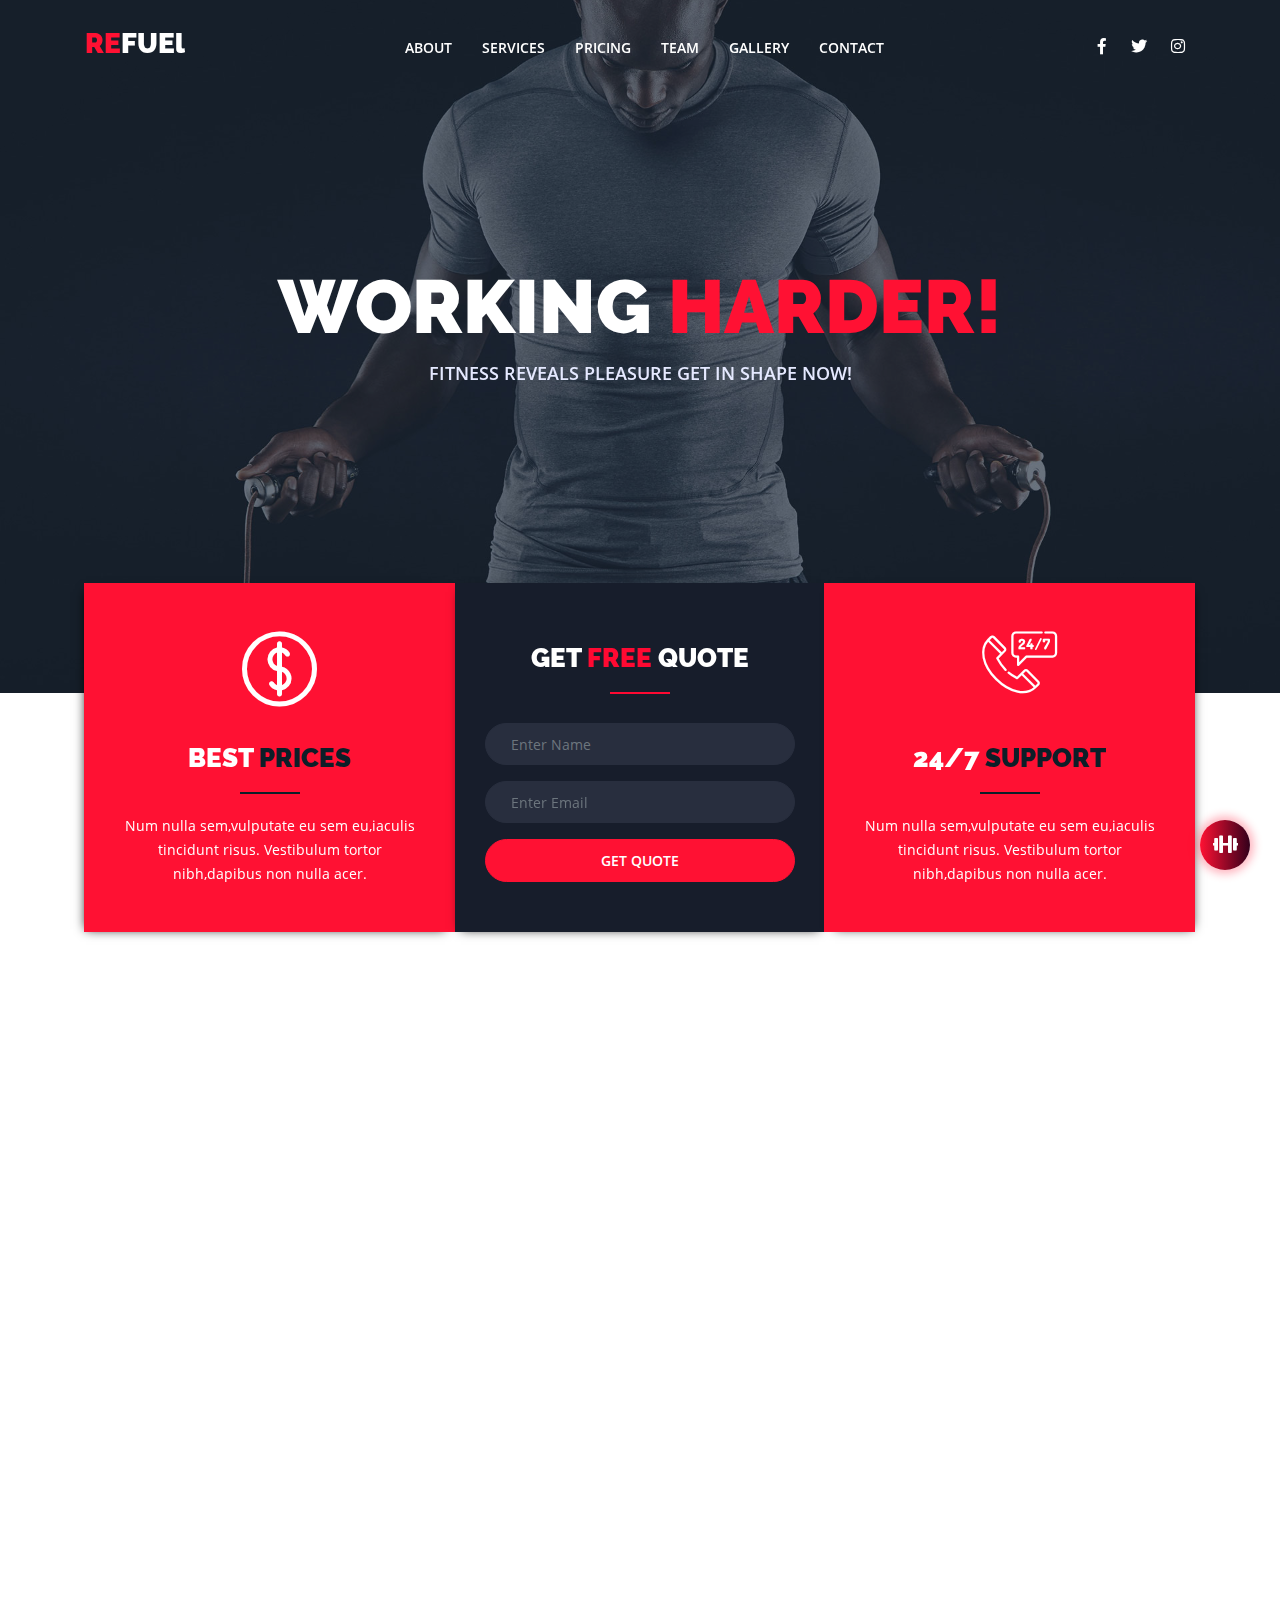
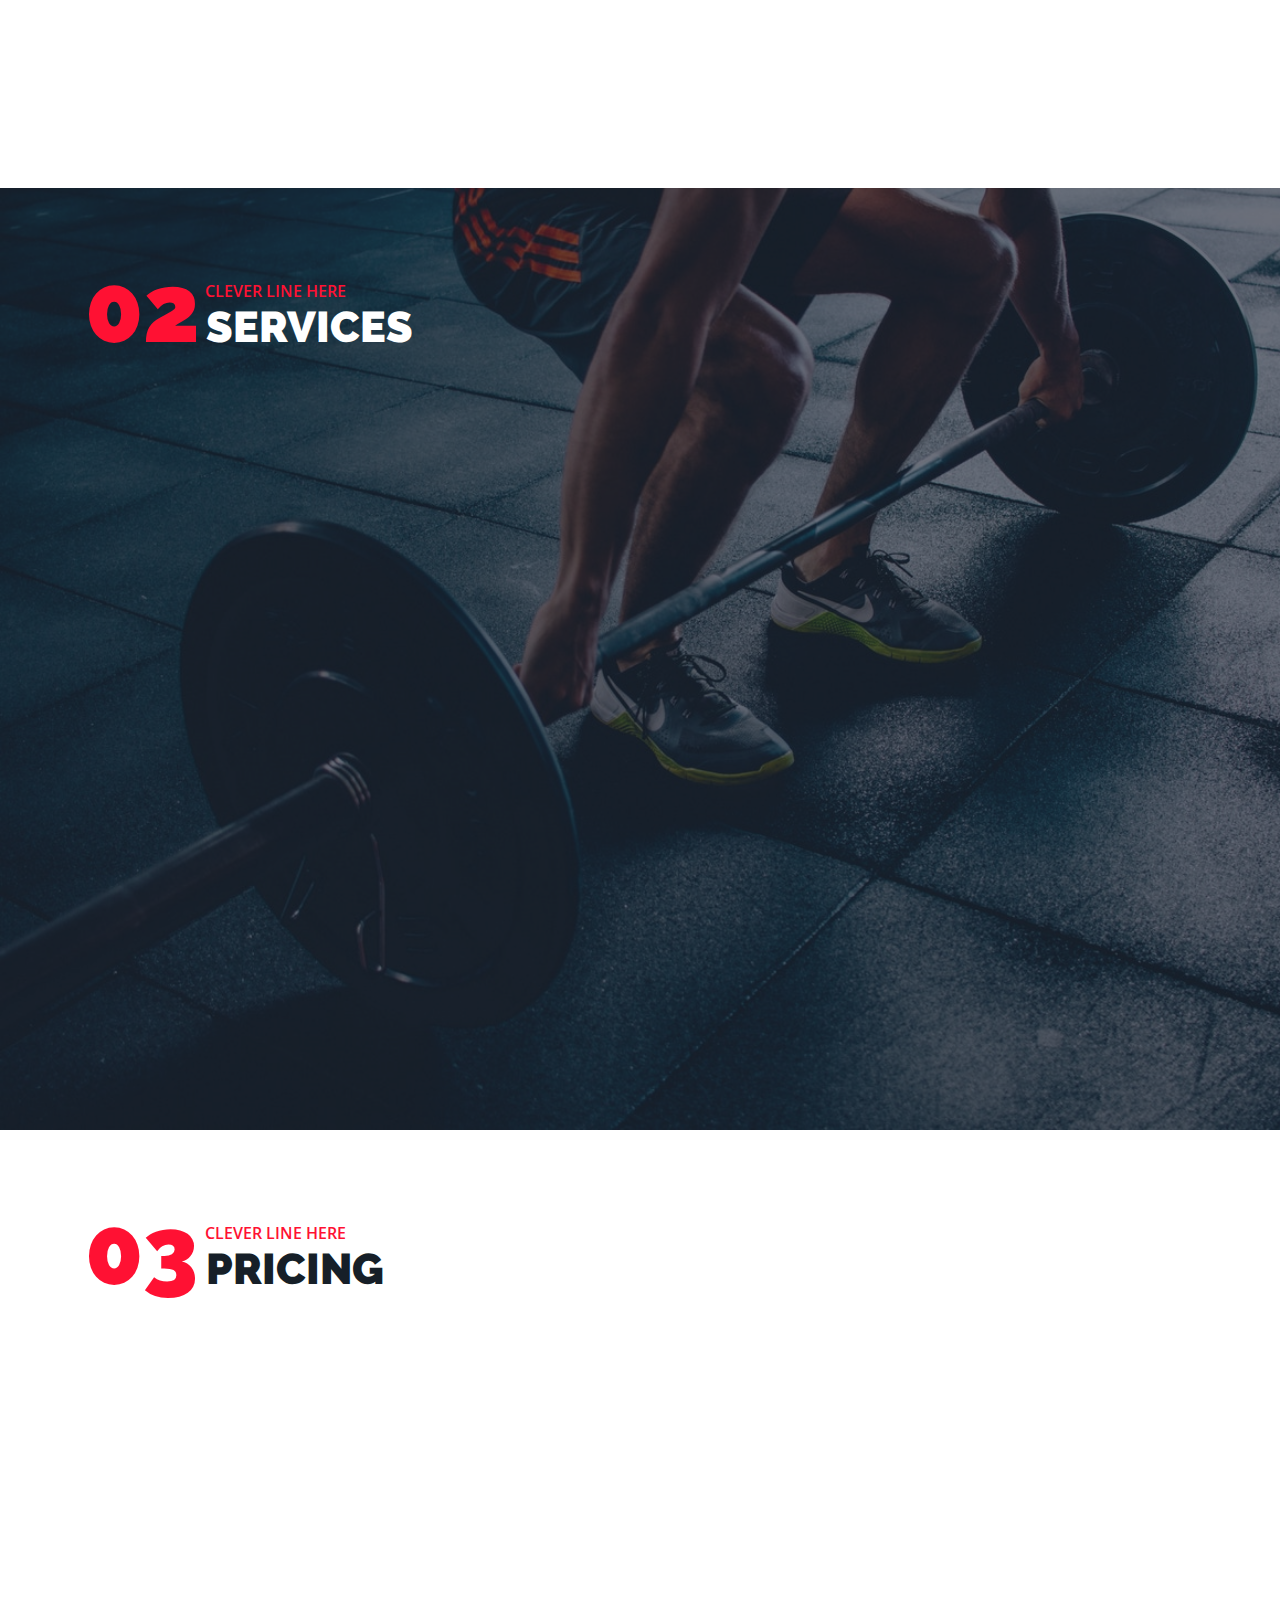
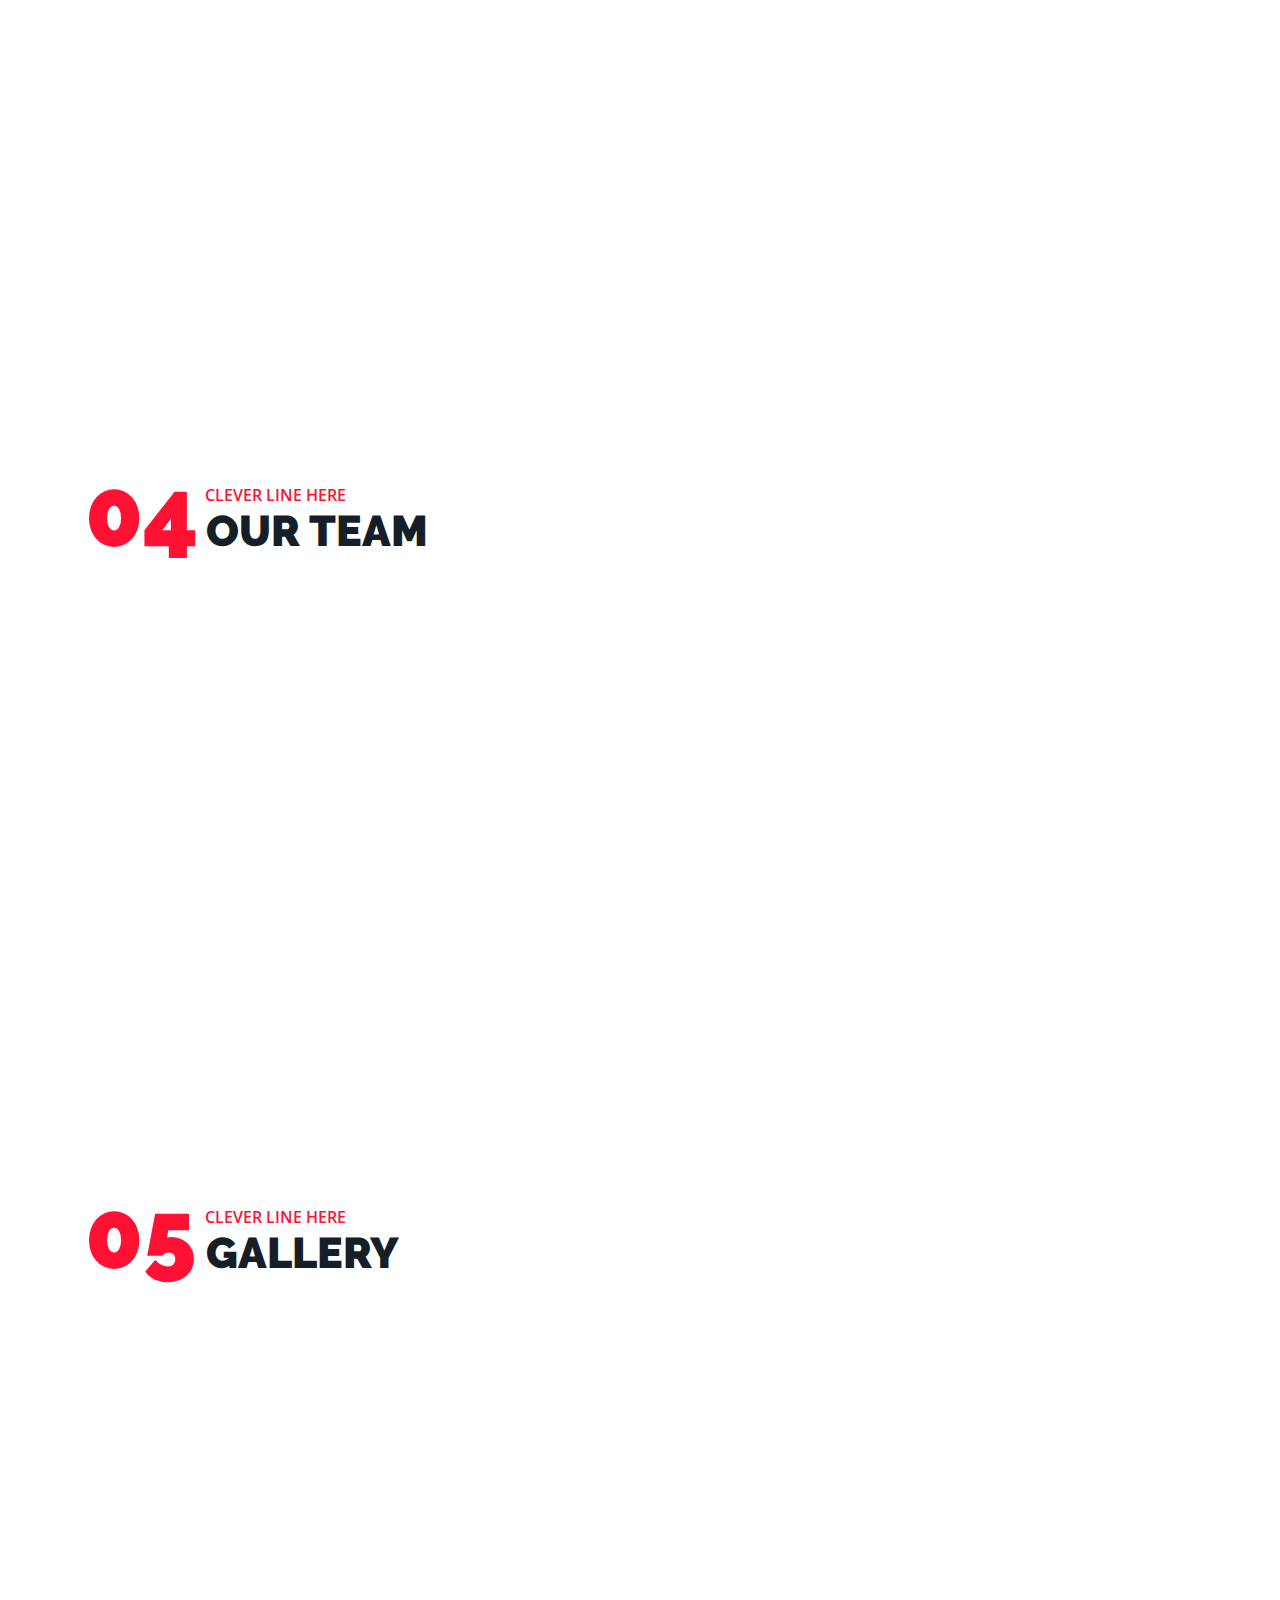
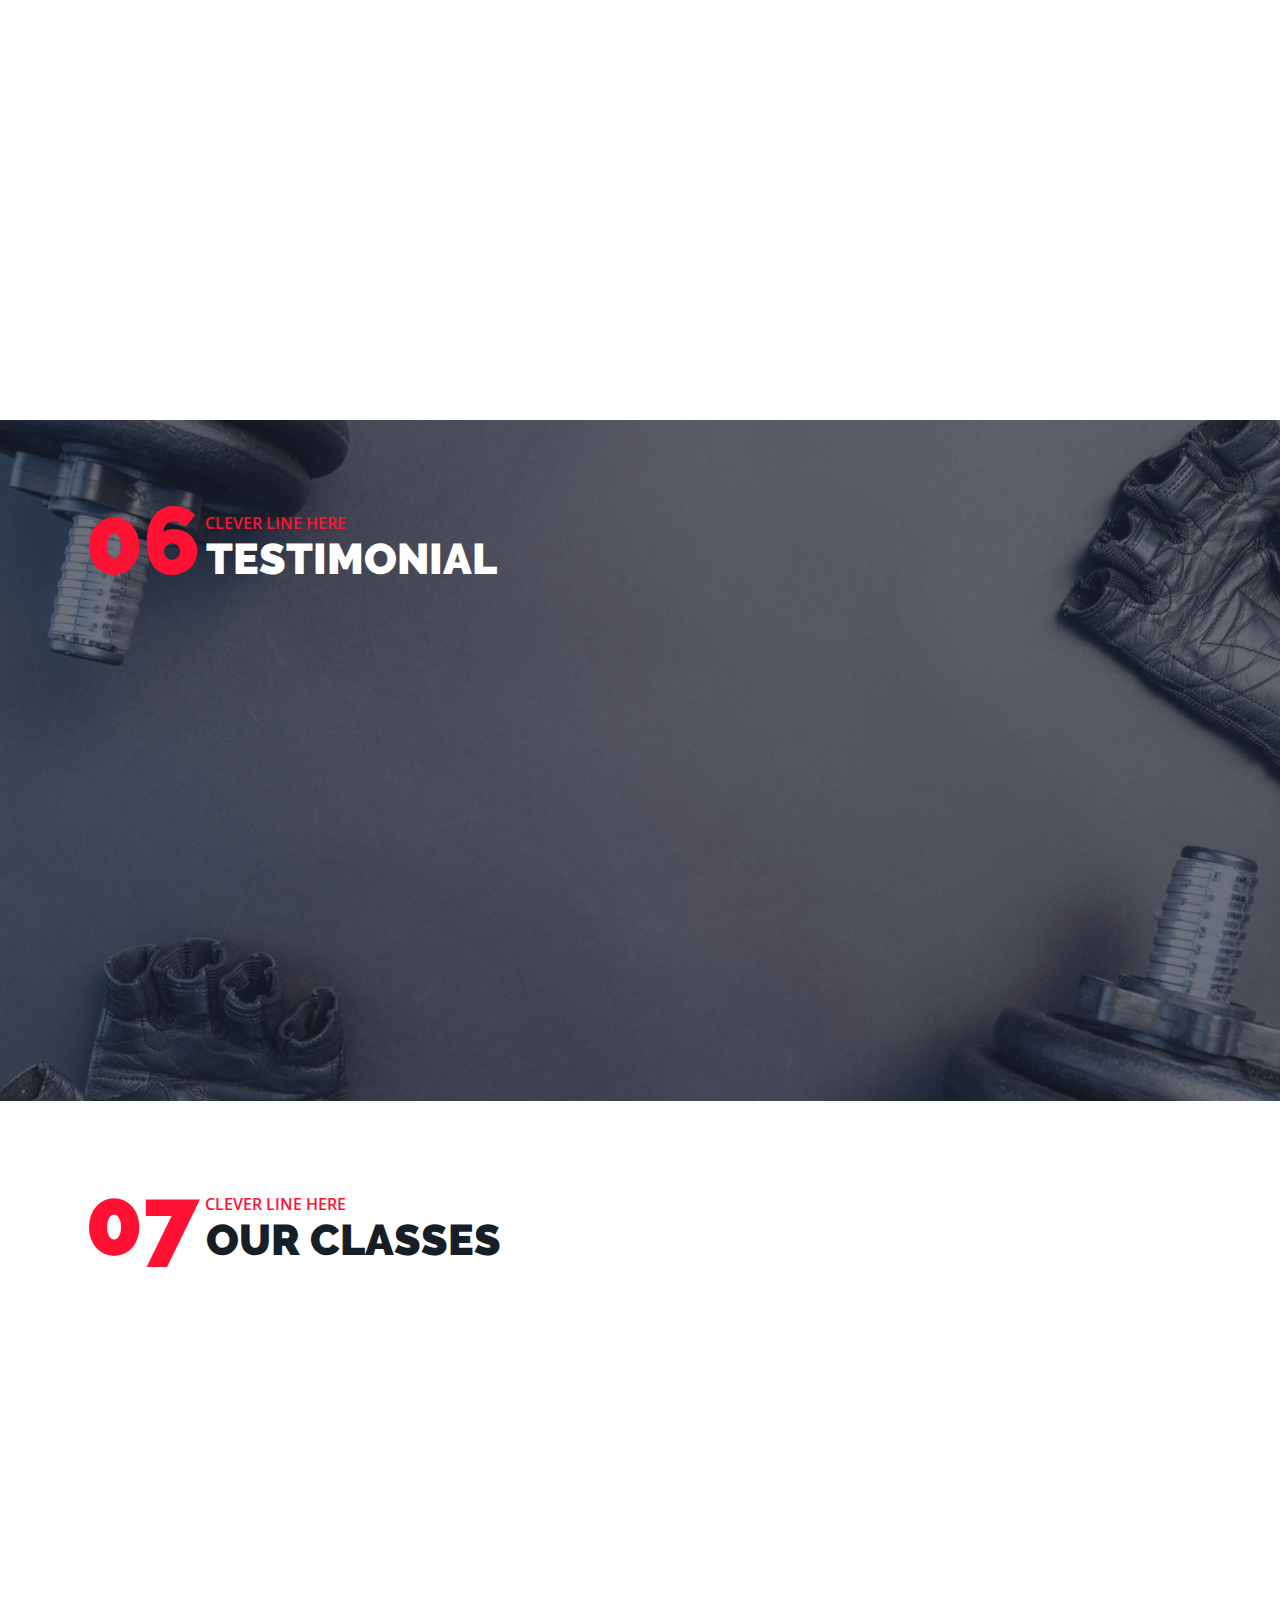
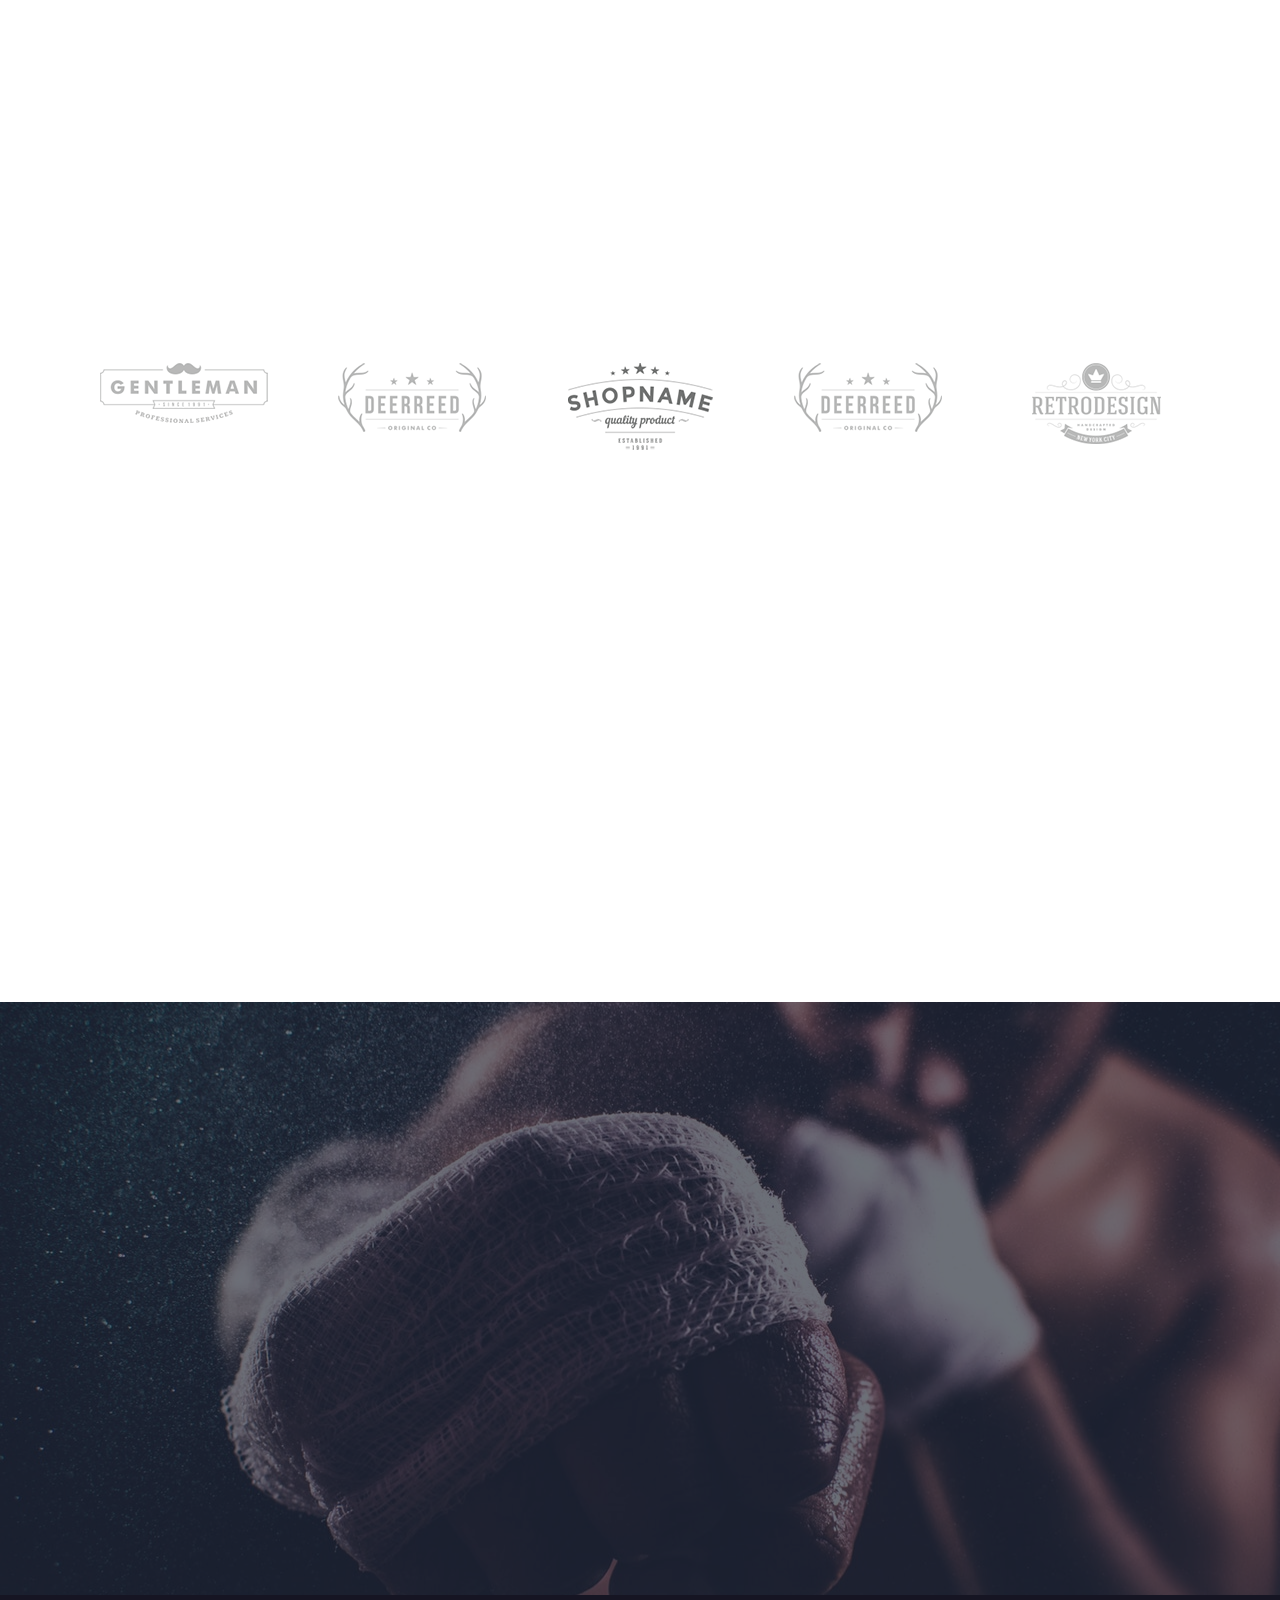
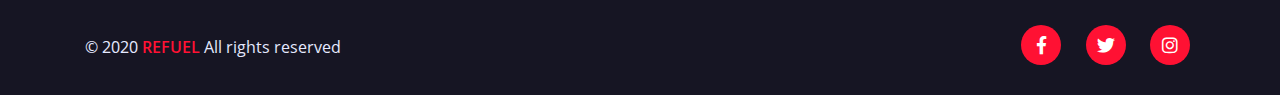
==== commit f08010c7: "jquery added" ====
--- a/index.html
+++ b/index.html
@@ -2,6 +2,7 @@
 <html lang="en">
 <head>
     <meta charset="UTF-8">
+    <meta name="viewport" content="width=device-width, initial-scale=1, shrink-to-fit=no">
     <title>Refuel Gym Template</title>
     <link rel="stylesheet" href="css/bootstrap.min.css">
     <link rel="stylesheet" href="fonts-2/flaticon.css">
@@ -9,10 +10,12 @@
     <link rel="stylesheet" href="fonts/flaticon.css">
     <link rel="stylesheet" href="css/imagehover.min.css">
     <link rel="stylesheet" href="css/slick.css">
+    <link rel="stylesheet" href="css/animate.css">
+    <link rel="stylesheet" href="css/jquery.mb.YTPlayer.min.css">
     <link rel="stylesheet" href="css/venobox.css">
     <link rel="stylesheet" href="css/style.css">
 </head>
-<body>
+<body data-spy="scroll" data-target=".navbar" data-offset="50">
     
     <!--Navbar Part Start -->
     <nav class="navbar navbar-expand-lg navbar-light">
@@ -25,22 +28,22 @@
           <div class="collapse navbar-collapse" id="navbarSupportedContent">
             <ul class="navbar-nav mx-auto">
               <li class="nav-item">
-                <a class="nav-link" href="#">About <span class="sr-only">(current)</span></a>
+                <a class="nav-link" href="#about">About <span class="sr-only">(current)</span></a>
               </li>
               <li class="nav-item">
-                <a class="nav-link" href="#">Services</a>
+                <a class="nav-link" href="#service">Services</a>
               </li>
               <li class="nav-item">
-                <a class="nav-link" href="#">Pricing</a>
+                <a class="nav-link" href="#price">Pricing</a>
               </li> 
               <li class="nav-item">
-                <a class="nav-link" href="#">Team</a>
+                <a class="nav-link" href="#team">Team</a>
               </li> 
               <li class="nav-item">
-                <a class="nav-link" href="#">Gallery</a>
+                <a class="nav-link" href="#gallery">Gallery</a>
               </li> 
               <li class="nav-item">
-                <a class="nav-link" href="#">Contact</a>
+                <a class="nav-link" href="#contact">Contact</a>
               </li>   
             </ul>
             <div class="social-icon">
@@ -59,8 +62,8 @@
             <div class="row">
                 <div class="col-lg-12 m-auto">
                     <div class="banner_text text-center">
-                        <h1>Working <span>Harder!</span></h1>
-                        <p>Fitness Reveals Pleasure get in shape now!</p>
+                        <h1 class="wow rollIn" data-wow-duration="1.5s" data-wow-delay=".5s">Working <span>Harder!</span></h1>
+                        <p class="wow slideInDown" data-wow-duration="1.5s" data-wow-delay=".5s">Fitness Reveals Pleasure get in shape now!</p>
                     </div>
                 </div>
             </div>
@@ -74,14 +77,14 @@
         <div class="container">
             <div class="row mx-0">
                <div class="col-lg-4 p-0">
-                   <div class="banner_form_text text-center mr1">
+                   <div class="banner_form_text text-center mr1 wow slideInLeft" data-wow-duration="4s" data-wow-delay=".8s">
                        <i class="flaticon-money"></i>
                        <h3>Best <span>Prices</span></h3>
                        <p>Num nulla sem,vulputate eu sem eu,iaculis tincidunt risus. Vestibulum tortor nibh,dapibus non nulla acer.</p>
                    </div>
                </div>
                <div class="col-lg-4 p-0">
-                   <div class="banner_forms text-center mr2">
+                   <div class="banner_forms text-center mr2 wow pulse" data-wow-duration="4s" data-wow-delay=".8s">
                       <h3>Get <span>free</span> quote</h3>
                       <div class="form">
                           <form action="index.html" method="post">
@@ -97,7 +100,7 @@
                    </div>
                </div> 
                <div class="col-lg-4 p-0">
-                   <div class="banner_form_text text-center mr3">
+                   <div class="banner_form_text text-center mr3 wow slideInRight" data-wow-duration="4s" data-wow-delay=".8s">
                        <i class="flaticon-call"></i>
                        <h3>24/7 <span>Support</span></h3>
                        <p>Num nulla sem,vulputate eu sem eu,iaculis tincidunt risus. Vestibulum tortor nibh,dapibus non nulla acer.</p>
@@ -113,40 +116,42 @@
         <div class="container">
             <div class="row">
                 <div class="col-lg-5">
-                    <div class="img">
+                    <div class="img wow slideInLeft" data-wow-duration="2s" data-wow-delay=".4s">
                         <img src="images/about.png" alt="" class="img-fluid w-100">
                         <a class="venobox" data-autoplay="true" data-vbtype="video" href="http://youtu.be/watch?v=2Mve7xeDyW8"><i class="fas fa-play"></i></a>
                     </div>
                 </div>
                 <div class="col-lg-7">
-                    <div class="head mr4">
-                        <span>01</span>
-                        <p>Clever line here</p>
-                        <h2>About us</h2>
-                    </div>
-                    <div class="about mr4 mr5">
-                        <p class="about-texts"><span>01.</span>Low prices</p>
-                        <p class="about-text">We keep our prices low and make sure they are simple and easy to understand.Lorem ipsum dolor sit amet, consectetur adipisicing elit. Omnis, dolore. </p>
-                    </div>
-                    <div class="about mr4">
-                        <p class="about-texts"><span>02.</span>High quality gyms</p>
-                        <p class="about-text">Our gyms are designed and maintained to the highest standards,with state-of-the-art equipment.Lorem ipsum dolor sit amet, consectetur adipisicing elit. Omnis, dolore. </p>
-                    </div>
-                    <div class="about mr4">
-                        <p class="about-texts"><span>03.</span>Open all day,every day</p>
-                        <p class="about-text">Whenever you're ready to train,most gyms are open and ready to welcom you,365 days a year,24 hours a day.Lorem ipsum dolor sit amet. </p>
-                    </div>
+                   <div class="wow slideInRight"  data-wow-duration="2s" data-wow-delay=".4s">
+                        <div class="head mr4">
+                            <span>01</span>
+                            <p>Clever line here</p>
+                            <h2>About us</h2>
+                        </div>
+                        <div class="about mr4 mr5">
+                            <p class="about-texts"><span>01.</span>Low prices</p>
+                            <p class="about-text">We keep our prices low and make sure they are simple and easy to understand.Lorem ipsum dolor sit amet, consectetur adipisicing elit. Omnis, dolore. </p>
+                        </div>
+                        <div class="about mr4">
+                            <p class="about-texts"><span>02.</span>High quality gyms</p>
+                            <p class="about-text">Our gyms are designed and maintained to the highest standards,with state-of-the-art equipment.Lorem ipsum dolor sit amet, consectetur adipisicing elit. Omnis, dolore. </p>
+                        </div>
+                        <div class="about mr4">
+                            <p class="about-texts"><span>03.</span>Open all day,every day</p>
+                            <p class="about-text">Whenever you're ready to train,most gyms are open and ready to welcom you,365 days a year,24 hours a day.Lorem ipsum dolor sit amet. </p>
+                        </div>
+                   </div>
                 </div>
             </div>
             <div class="row">
                 <div class="col-lg-7">
-                    <div class="think mr6">
+                    <div class="think mr6 wow fadeInLeft" data-wow-duration="2s" data-wow-delay=".4s">
                         <p><span class="one">Train</span> different</p>
                         <h4>Train for <span class="two">free</span> today!</h4>
                     </div>
                 </div>
                 <div class="col-lg-5">
-                    <div class="get mr6">
+                    <div class="get mr6 wow shake" data-wow-duration="1.2s" data-wow-delay=".5s">
                         <button type="button" class="btn btn-success">Get a free pass</button>
                     </div>
                 </div>
@@ -157,6 +162,8 @@
     
     <!--Service Part Start -->
     <section id="service">
+       <div id="bgndVideo" class="player" data-property="{videoURL:'http://youtu.be/QG1pChyMQ5w',containment:'#service',autoPlay:true, mute:true, showControls:false, startAt:20, opacity:1}">My video</div>
+
         <div class="container">
             <div class="row">
                 <div class="col-lg-12">
@@ -169,42 +176,42 @@
             </div>
             <div class="row mx-0">
                 <div class="col-lg-4 p-0">
-                    <div class="service-item heads text-center mr7">
+                    <div class="service-item heads text-center mr7 wow slideInLeft" data-wow-duration="1s" data-wow-delay=".4s">
                        <i class="flaticon-gym"></i>
                        <h5>Fitness <span>class</span></h5>
                        <p>Num nulla sem,vulputate eu sem eu,iaculis tincidunt risus. Vestibulum tortor nibh,dapibus non nulla acer.</p>
                     </div>
                 </div>
                 <div class="col-lg-4 p-0">
-                    <div class="service-item heads text-center mr7">
+                    <div class="service-item heads text-center mr7 wow bounceInDown" data-wow-duration="1s" data-wow-delay=".4s">
                        <i class="flaticon-nunchaku"></i>
                        <h5>Karate <span>class</span></h5>
                        <p>Num nulla sem,vulputate eu sem eu,iaculis tincidunt risus. Vestibulum tortor nibh,dapibus non nulla acer.</p>
                     </div>
                 </div>
                 <div class="col-lg-4 p-0">
-                    <div class="service-item heads text-center mr7">
+                    <div class="service-item heads text-center mr7 wow slideInRight" data-wow-duration="1s" data-wow-delay=".4s">
                        <i class="flaticon-boxer"></i>
                        <h5>Boxing <span>class</span></h5>
                        <p>Num nulla sem,vulputate eu sem eu,iaculis tincidunt risus. Vestibulum tortor nibh,dapibus non nulla acer.</p>
                     </div>
                 </div>
                 <div class="col-lg-4 p-0">
-                    <div class="service-item heads text-center mr7">
+                    <div class="service-item heads text-center mr7 wow slideInLeft" data-wow-duration="1s" data-wow-delay=".4s">
                        <i class="flaticon-gym-1"></i>
                        <h5>Aerobic <span>class</span></h5>
                        <p>Num nulla sem,vulputate eu sem eu,iaculis tincidunt risus. Vestibulum tortor nibh,dapibus non nulla acer.</p>
                     </div>
                 </div>
                 <div class="col-lg-4 p-0">
-                    <div class="service-item heads text-center mr7">
+                    <div class="service-item heads text-center mr7 wow bounceInUp" data-wow-duration="1s" data-wow-delay=".4s">
                        <i class="flaticon-yoga"></i>
                        <h5>Yoga <span>class</span></h5>
                        <p>Num nulla sem,vulputate eu sem eu,iaculis tincidunt risus. Vestibulum tortor nibh,dapibus non nulla acer.</p>
                     </div>
                 </div>
                 <div class="col-lg-4 p-0">
-                    <div class="service-item heads text-center mr7">
+                    <div class="service-item heads text-center mr7 wow slideInRight" data-wow-duration="1s" data-wow-delay=".4s">
                        <i class="flaticon-yoga-1"></i>
                        <h5>Pilates <span>class</span></h5>
                        <p>Num nulla sem,vulputate eu sem eu,iaculis tincidunt risus. Vestibulum tortor nibh,dapibus non nulla acer.</p>
@@ -229,7 +236,7 @@
             </div>
             <div class="row mx-0">
                 <div class="col-lg-4 p-0">
-                    <div class="pricing-plan text-center mr10 mr11">
+                    <div class="pricing-plan text-center mr10 mr11 wow slideInLeft" data-wow-duration="2s" data-wow-delay=".4s">
                         <div class="dollar">
                             <span>Starter plan</span>
                             <p>29.99$</p>
@@ -246,7 +253,7 @@
                     </div>
                 </div>
                 <div class="col-lg-4 p-0">
-                    <div class="pricing-plan text-center mr15 mr16">
+                    <div class="pricing-plan text-center mr15 mr16 wow pulse" data-wow-duration="2s" data-wow-delay=".4s">
                         <div class="dollar mr9">
                             <span>Advance plan</span>
                             <p>59.99$</p>
@@ -263,7 +270,7 @@
                     </div>
                 </div>
                 <div class="col-lg-4 p-0">
-                    <div class="pricing-plan text-center mr10 mr13">
+                    <div class="pricing-plan text-center mr10 mr13 wow slideInRight" data-wow-duration="2s" data-wow-delay=".4s">
                         <div class="dollar">
                             <span>Professional plan</span>
                             <p>89.99$</p>
@@ -298,7 +305,7 @@
             </div>
             <div class="row">
                 <div class="col-lg-3">
-                    <div class="xs-team">
+                    <div class="xs-team wow flipInY" data-wow-duration="1.2s" data-wow-delay=".6s">
                         <div class="team-img">
                             <figure class="imghvr-push-down">
                                 <img src="images/team-1.jpg" alt="" class="img-fluid w-100">
@@ -318,7 +325,7 @@
                     </div>
                 </div>
                 <div class="col-lg-3">
-                    <div class="xs-team">
+                    <div class="xs-team wow flipInY" data-wow-duration="1.2s" data-wow-delay=".6s">
                         <div class="team-img">
                             <figure class="imghvr-push-down">
                                 <img src="images/team-2.jpg" alt="" class="img-fluid w-100">
@@ -338,7 +345,7 @@
                     </div>
                 </div>
                 <div class="col-lg-3">
-                    <div class="xs-team">
+                    <div class="xs-team wow flipInY" data-wow-duration="1.2s" data-wow-delay=".6s">
                         <div class="team-img">
                             <figure class="imghvr-push-down">
                                 <img src="images/team-3.jpg" alt="" class="img-fluid w-100">
@@ -358,7 +365,7 @@
                     </div>
                 </div>
                 <div class="col-lg-3">
-                    <div class="xs-team">
+                    <div class="xs-team wow flipInY" data-wow-duration="1.2s" data-wow-delay=".6s">
                         <div class="team-img">
                             <figure class="imghvr-push-down">
                                 <img src="images/team-4.jpg" alt="" class="img-fluid w-100">
@@ -396,7 +403,7 @@
             </div>
             <div class="row">
                 <div class="col-lg-4">
-                    <div class="gallery-img">
+                    <div class="gallery-img wow slideInLeft" data-wow-duration="1s" data-wow-delay=".4s">
                         <img src="images/p1.jpg" alt="" class="img-fluid w-100">
                         <div class="over-lay">
                            <a class="venobox" data-gall="gallery01" href="images/p1.jpg"><i class="fas fa-search-plus"></i></a> 
@@ -404,7 +411,7 @@
                     </div>
                 </div>
                 <div class="col-lg-4">
-                    <div class="gallery-img">
+                    <div class="gallery-img wow bounceInDown" data-wow-duration="1s" data-wow-delay=".4s">
                         <img src="images/p2.jpg" alt="" class="img-fluid w-100">
                         <div class="over-lay">
                            <a class="venobox" data-gall="gallery01" href="images/p2.jpg"><i class="fas fa-search-plus"></i></a> 
@@ -412,7 +419,7 @@
                     </div>
                 </div>
                 <div class="col-lg-4">
-                    <div class="gallery-img">
+                    <div class="gallery-img wow slideInRight" data-wow-duration="1s" data-wow-delay=".4s">
                         <img src="images/p3.jpg" alt="" class="img-fluid w-100">
                         <div class="over-lay">
                            <a class="venobox" data-gall="gallery01" href="images/p3.jpg"><i class="fas fa-search-plus"></i></a> 
@@ -420,7 +427,7 @@
                     </div>
                 </div>
                 <div class="col-lg-4">
-                    <div class="gallery-img mr17">
+                    <div class="gallery-img mr17 wow slideInLeft" data-wow-duration="1s" data-wow-delay=".4s">
                         <img src="images/p4.jpg" alt="" class="img-fluid w-100">
                         <div class="over-lay">
                            <a class="venobox" data-gall="gallery01" href="images/p4.jpg"><i class="fas fa-search-plus"></i></a> 
@@ -428,7 +435,7 @@
                     </div>
                 </div>
                 <div class="col-lg-4">
-                    <div class="gallery-img mr17">
+                    <div class="gallery-img mr17 wow bounceInUp" data-wow-duration="1s" data-wow-delay=".4s">
                         <img src="images/p5.jpg" alt="" class="img-fluid w-100">
                         <div class="over-lay">
                            <a class="venobox" data-gall="gallery01" href="images/p5.jpg"><i class="fas fa-search-plus"></i></a> 
@@ -436,7 +443,7 @@
                     </div>
                 </div>
                 <div class="col-lg-4">
-                    <div class="gallery-img mr17">
+                    <div class="gallery-img mr17 wow slideInRight" data-wow-duration="1s" data-wow-delay=".4s">
                         <img src="images/p6.jpg" alt="" class="img-fluid w-100">
                         <div class="over-lay">
                            <a class="venobox" data-gall="gallery01" href="images/p6.jpg"><i class="fas fa-search-plus"></i></a> 
@@ -462,7 +469,7 @@
             </div>
             <div class="row testi-slider">
                 <div class="col-lg-6">
-                    <div class="testimonial-item text-center">
+                    <div class="testimonial-item text-center wow fadeInLeft" data-wow-duration="1s" data-wow-delay=".4s">
                         <div class="testi-img">
                             <img src="images/testi1.png" alt="" class="img-fluid">
                         </div>
@@ -474,7 +481,7 @@
                     </div>
                 </div>
                 <div class="col-lg-6">
-                    <div class="testimonial-item text-center">
+                    <div class="testimonial-item text-center wow fadeInRight" data-wow-duration="1s" data-wow-delay=".4s">
                         <div class="testi-img">
                             <img src="images/testi2.png" alt="" class="img-fluid">
                         </div>
@@ -526,7 +533,7 @@
                     </div>
                 </div>
             </div>
-            <div class="menu text-center">
+            <div class="menu text-center wow fadeInDown" data-wow-duration="1s" data-wow-delay=".4s">
                 <ul>
                     <li data-filter="all" class="mr22 active">Monday</li>
                     <li data-filter=".tues">Tuesday</li>
@@ -539,52 +546,52 @@
             <div class="clr"></div>
             
             <div class="mix_item">
-                <div class="mix_text mix tues sat text-center mr24">
+                <div class="mix_text mix tues sat text-center mr24 wow fadeInLeft" data-wow-duration="1s" data-wow-delay=".4s">
                     <h6>Yoga</h6>
                     <img src="images/buddhist-yoga-pose.png" alt="">
                     <p>09:00 a.m - 11:00 a.m.</p>
                 </div>
-                <div class="mix_text mix wed text-center mr24">
+                <div class="mix_text mix wed text-center mr24 wow fadeInLeft" data-wow-duration="1s" data-wow-delay=".4s">
                     <h6>Skipping</h6>
                     <img src="images/man-jumping-rope.png" alt="">
                     <p>11:00 a.m - 01:00 p.m.</p>
                 </div>
-                <div class="mix_text mix tues sat text-center mr24">
+                <div class="mix_text mix tues sat text-center mr24 wow fadeInDown" data-wow-duration="1s" data-wow-delay=".4s">
                     <h6>Cycling</h6>
                     <img src="images/exercise.png" alt="">
                     <p>01:00 p.m - 03:00 p.m.</p>
                 </div>
-                <div class="mix_text mix wed thur text-center mr24">
+                <div class="mix_text mix wed thur text-center mr24 wow fadeInRight" data-wow-duration="1s" data-wow-delay=".4s">
                     <h6>Boxing</h6>
                     <img src="images/boxing-fighter.png" alt="">
                     <p>03:00 p.m - 05:00 p.m.</p>
                 </div>
-                <div class="mix_text mix thur text-center mr24">
+                <div class="mix_text mix thur text-center mr24 wow fadeInRight" data-wow-duration="1s" data-wow-delay=".4s">
                     <h6>Back Relief</h6>
                     <img src="images/man-exercising-back-and-legs.png" alt="">
                     <p>05:00 p.m - 07:00 p.m.</p>
                 </div>
-                <div class="mix_text mix thur text-center">
+                <div class="mix_text mix thur text-center wow fadeInLeft" data-wow-duration="1s" data-wow-delay=".4s">
                     <h6>Chin Up</h6>
                     <img src="images/pull-up.png" alt="">
                     <p>09:00 p.m - 11:00 p.m.</p>
                 </div>
-                <div class="mix_text mix fri text-center">
+                <div class="mix_text mix fri text-center wow fadeInLeft" data-wow-duration="1s" data-wow-delay=".4s">
                     <h6>Weight Lifting</h6>
                     <img src="images/weightlifting.png" alt="">
                     <p>11:00 p.m - 01:00 a.m.</p>
                 </div>
-                <div class="mix_text mix fri sat text-center">
+                <div class="mix_text mix fri sat text-center wow fadeInUp" data-wow-duration="1s" data-wow-delay=".4s">
                     <h6>Weight Losing</h6>
                     <img src="images/yoga.png" alt="">
                     <p>01:00 a.m - 03:00 a.m.</p>
                 </div>
-                <div class="mix_text mix fri text-center">
+                <div class="mix_text mix fri text-center wow fadeInRight" data-wow-duration="1s" data-wow-delay=".4s">
                     <h6>Free Hand</h6>
                     <img src="images/exercise%20(2).png" alt="">
                     <p>03:00 a.m - 05:00 a.m.</p>
                 </div>
-                <div class="mix_text mix sat text-center">
+                <div class="mix_text mix sat text-center wow fadeInRight" data-wow-duration="1s" data-wow-delay=".4s">
                     <h6>Dumbell</h6>
                     <img src="images/exercise%20(1).png" alt="">
                     <p>05:00 a.m - 07:00 a.m.</p>
@@ -647,20 +654,20 @@
             <div class="row">
                 <div class="col-lg-12">
                     <div class="title-center">
-                        <div class="head heads">
+                        <div class="head heads wow slideInDown" data-wow-duration="1s" data-wow-delay=".4s">
                             <span>08</span>
                             <p>Clever line here</p>
                             <h2>Contact</h2>
                         </div>
                     </div>
-                    <div class="title-para">
+                    <div class="title-para wow fadeInUp" data-wow-duration="1s" data-wow-delay=".4s">
                         <p>Lorem ipsum dolor sit amet, consectetur adipisicing elit. Animi recusandae, et voluptas ratione sunt, dignissimos iste eum quia dicta! Deserunt.</p>
                     </div>
                 </div>
             </div>
             <div class="row">
                 <div class="col-lg-12">
-                    <div class="forms">
+                    <div class="forms wow lightSpeedIn" data-wow-duration="1s" data-wow-delay=".4s">
                         <form action="index.html" method="post">
                             <div class="row">
                                 <div class="col-lg-6">
@@ -726,11 +733,21 @@
     </section>
     <!--Footer Part End-->
     
+    <!-- Back to top Part Start-->
+    <section>
+      <a href="#" class="back-to-top">
+        <i class="fas fa-dumbbell"></i>
+      </a>  
+    </section>
+    <!-- Back to top Part End-->
+    
     <script src="js/jquery-1.12.4.min.js"></script>
     <script src="js/bootstrap.min.js"></script>
     <script src="js/mixitup.min.js"></script>
     <script src="js/jquery.ripples.min.js"></script>
     <script src="js/slick.min.js"></script>
+    <script src="js/wow.min.js"></script>
+    <script src="js/jquery.mb.YTPlayer.min.js"></script>
     <script src="js/venobox.min.js"></script>
     <script src="js/custom.js"></script>
     <script>
--- a/css/style.css
+++ b/css/style.css
@@ -48,6 +48,9 @@
 }
 .navbar-light .navbar-nav .nav-link:focus, .navbar-light .navbar-nav .nav-link:hover {
 	color: #ff1133;
+}
+.navbar-light .navbar-nav .nav-link.active{
+    color: #ff1133;
 }
 .navbar-light .navbar-brand p {
 	color: #fff;
@@ -95,6 +98,20 @@
     top: 0;
     width: 100%;
     z-index: 9999;
+}
+.menu-bg{
+    background: #222;
+    border-color: #080808;
+    box-shadow: 0 0 5px rgba(0, 0, 0, .8);
+    position: fixed;
+    animation: bg 1s;
+    width: 100%;
+    top: 0;
+    z-index: 99999;
+}
+@keyframes bg{
+    from{top: -50px;}
+    to{top: 0px;}
 }
 /*==============================================================================
                                         Bannar Part Css
@@ -953,3 +970,26 @@
     border: 1px solid #ff1133;
     transform: rotate(360deg);
 }*/
+
+/*========================================================================================
+                                     Back to top Part Css
+===========================================================================================*/
+.back-to-top{
+    position: fixed;
+    bottom: 30px;
+    right: 30px;
+    z-index: 9999;
+}
+.back-to-top i{
+    width: 50px;
+    height: 50px;
+    box-shadow: 0px 0px 8px 4px rgba(255, 17, 51, 0.3);
+    background: #ff1133;
+    background: -webkit-linear-gradient(to right, #ff1133, #33001b);
+    background: linear-gradient(to right, #ff1133, #33001b);
+    color: #fff;
+    border-radius: 50%;
+    line-height: 50px;
+    text-align: center;
+    font-size: 20px;
+}
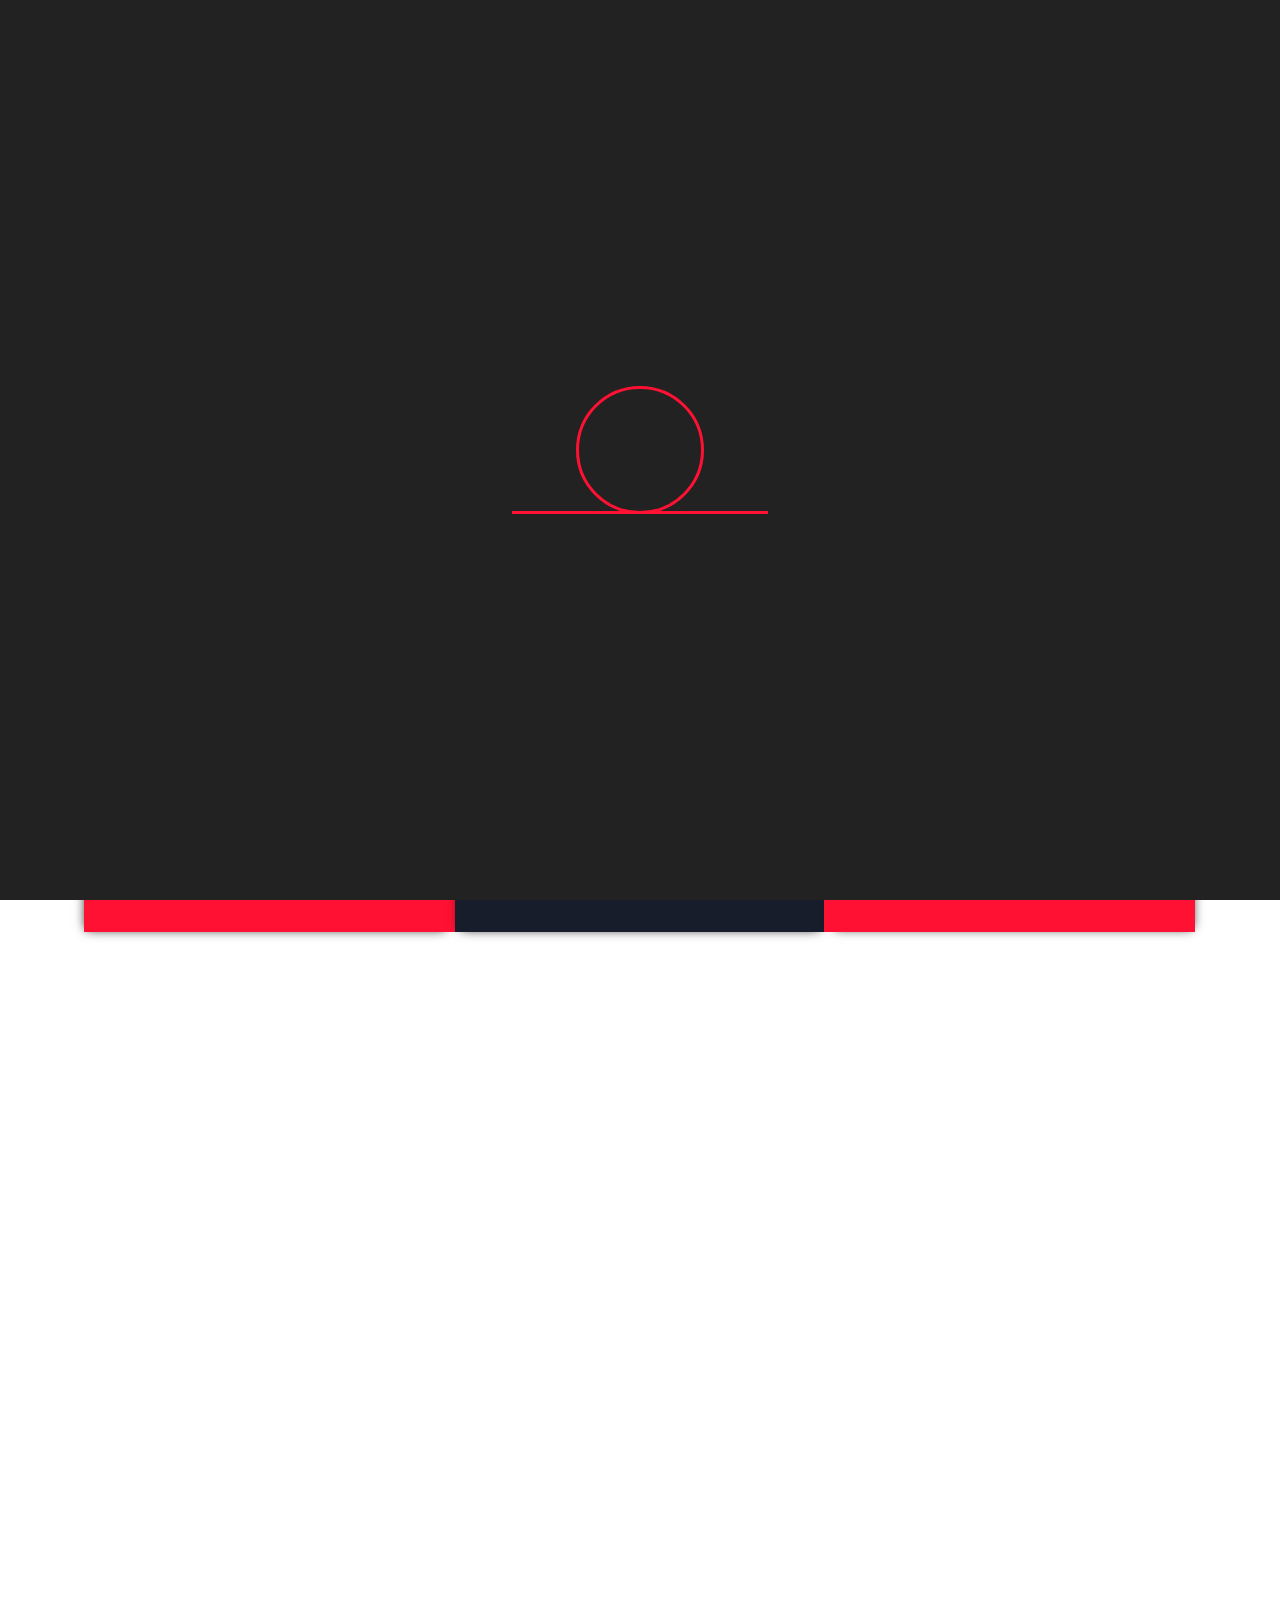
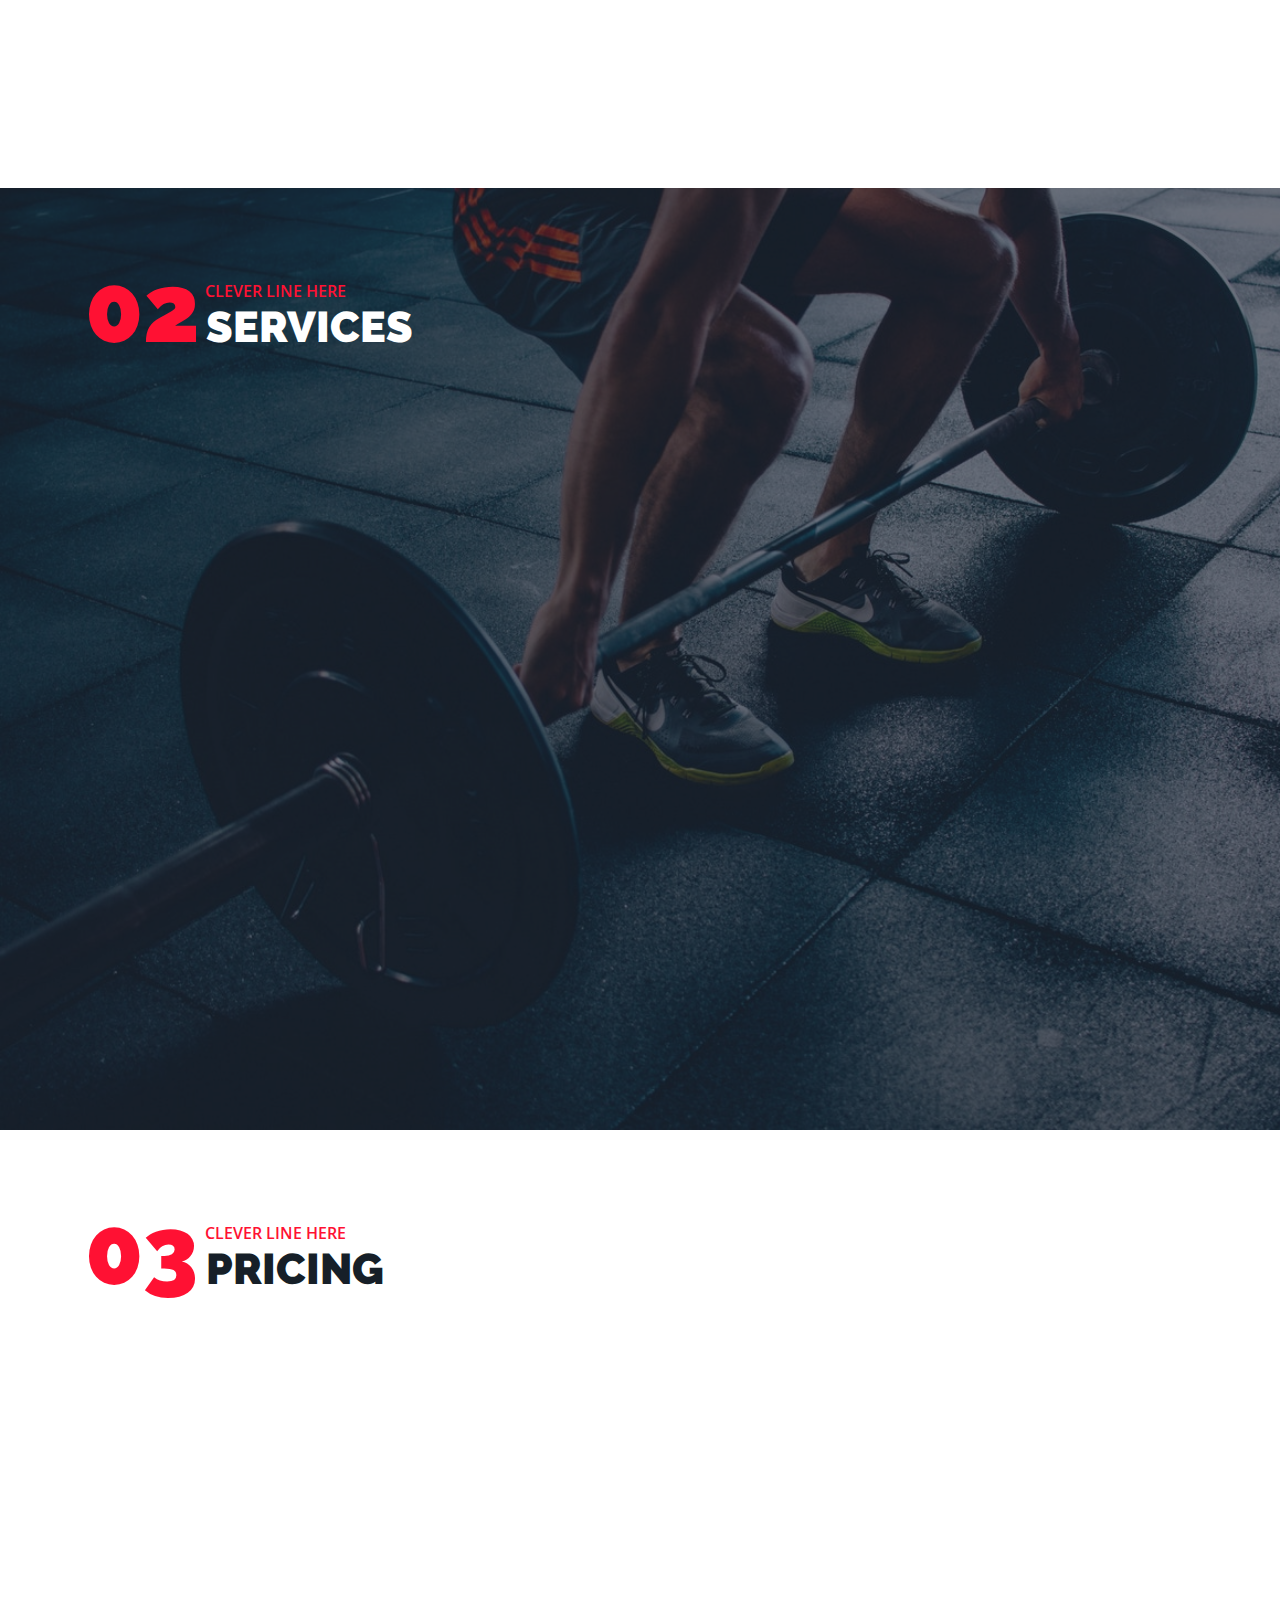
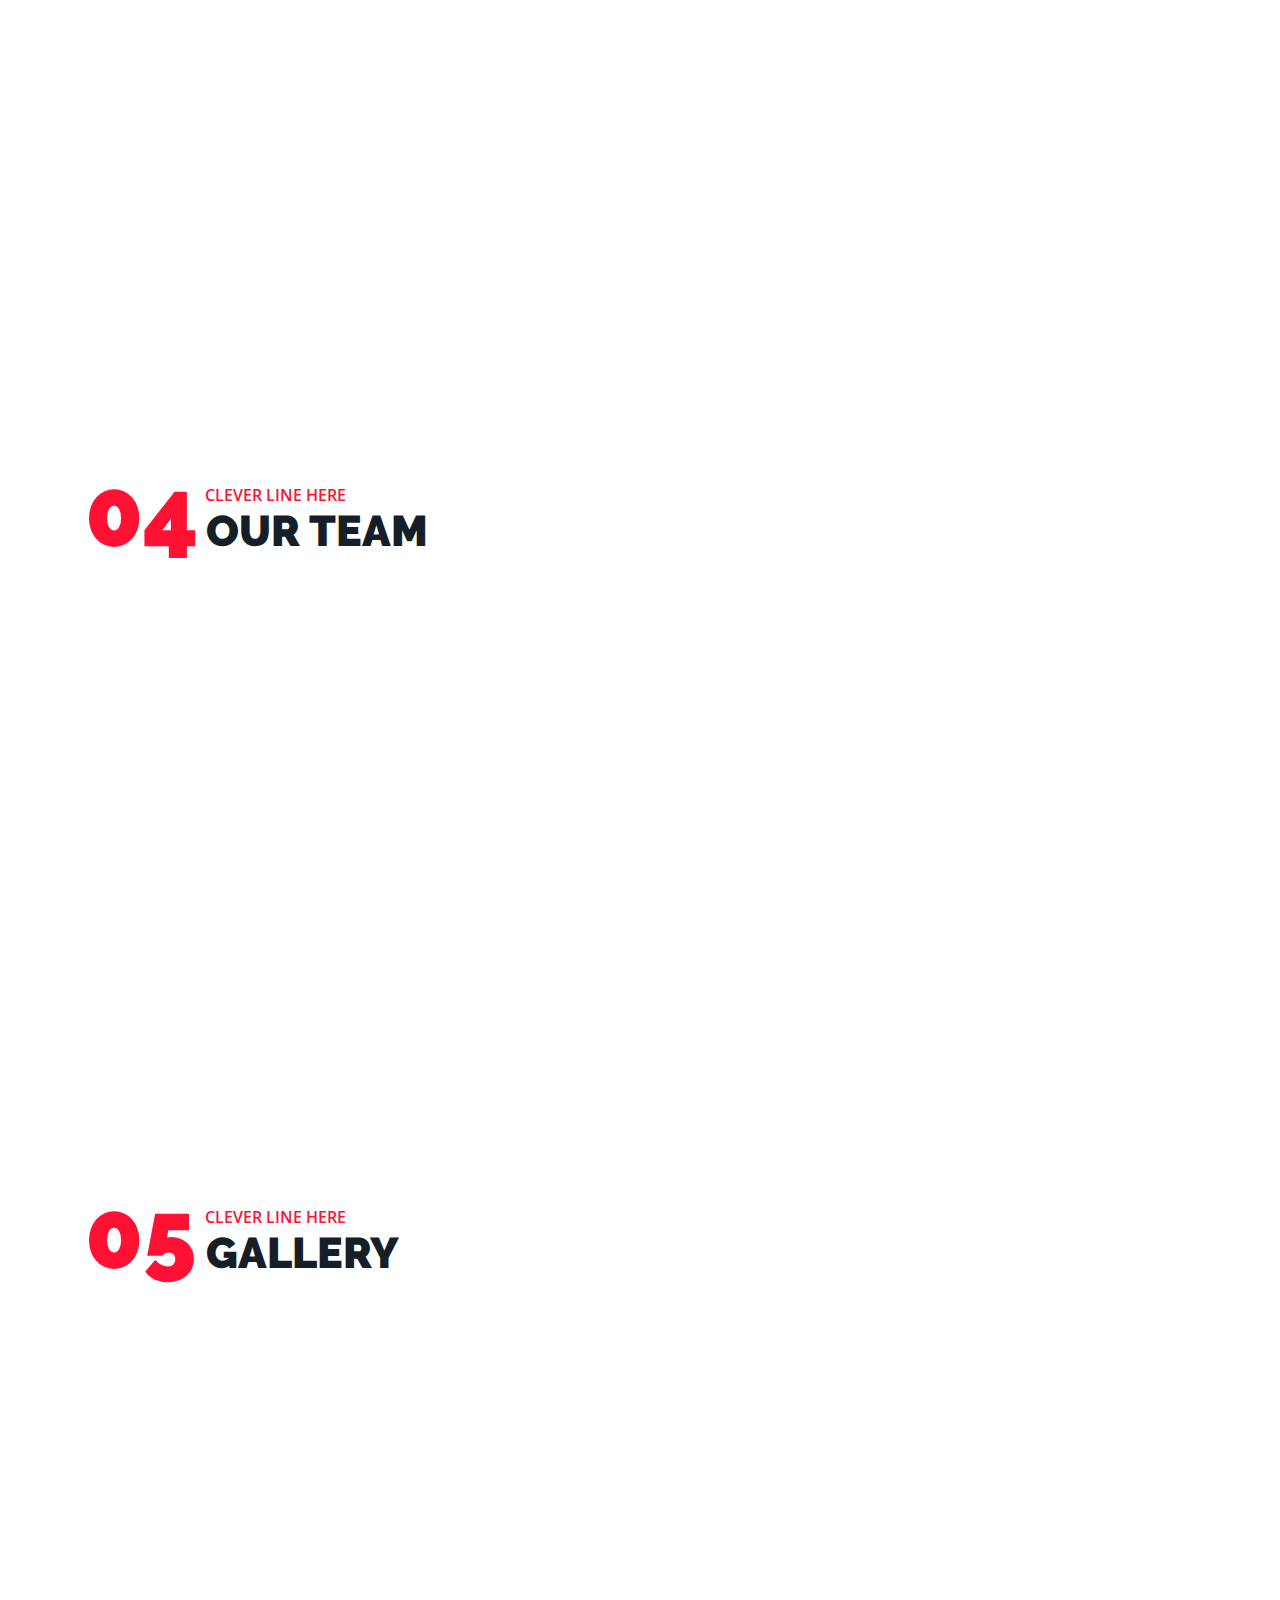
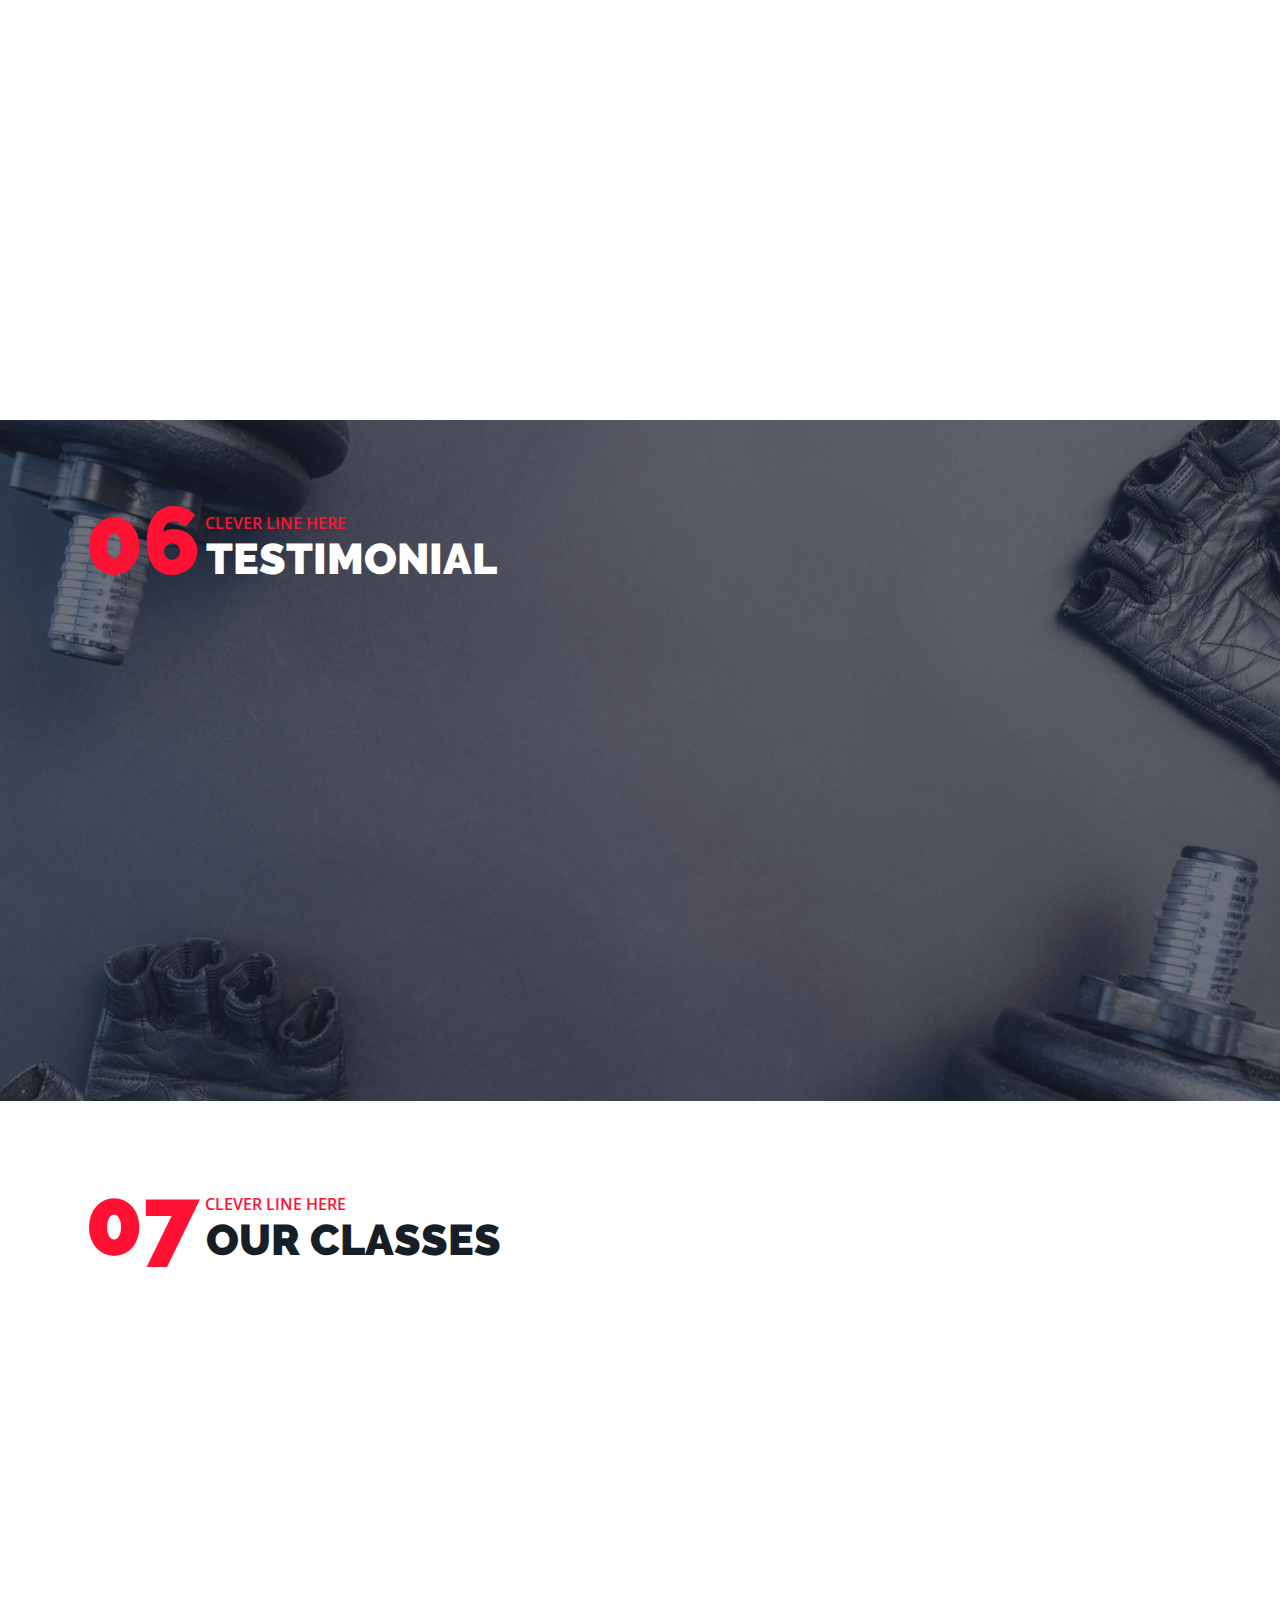
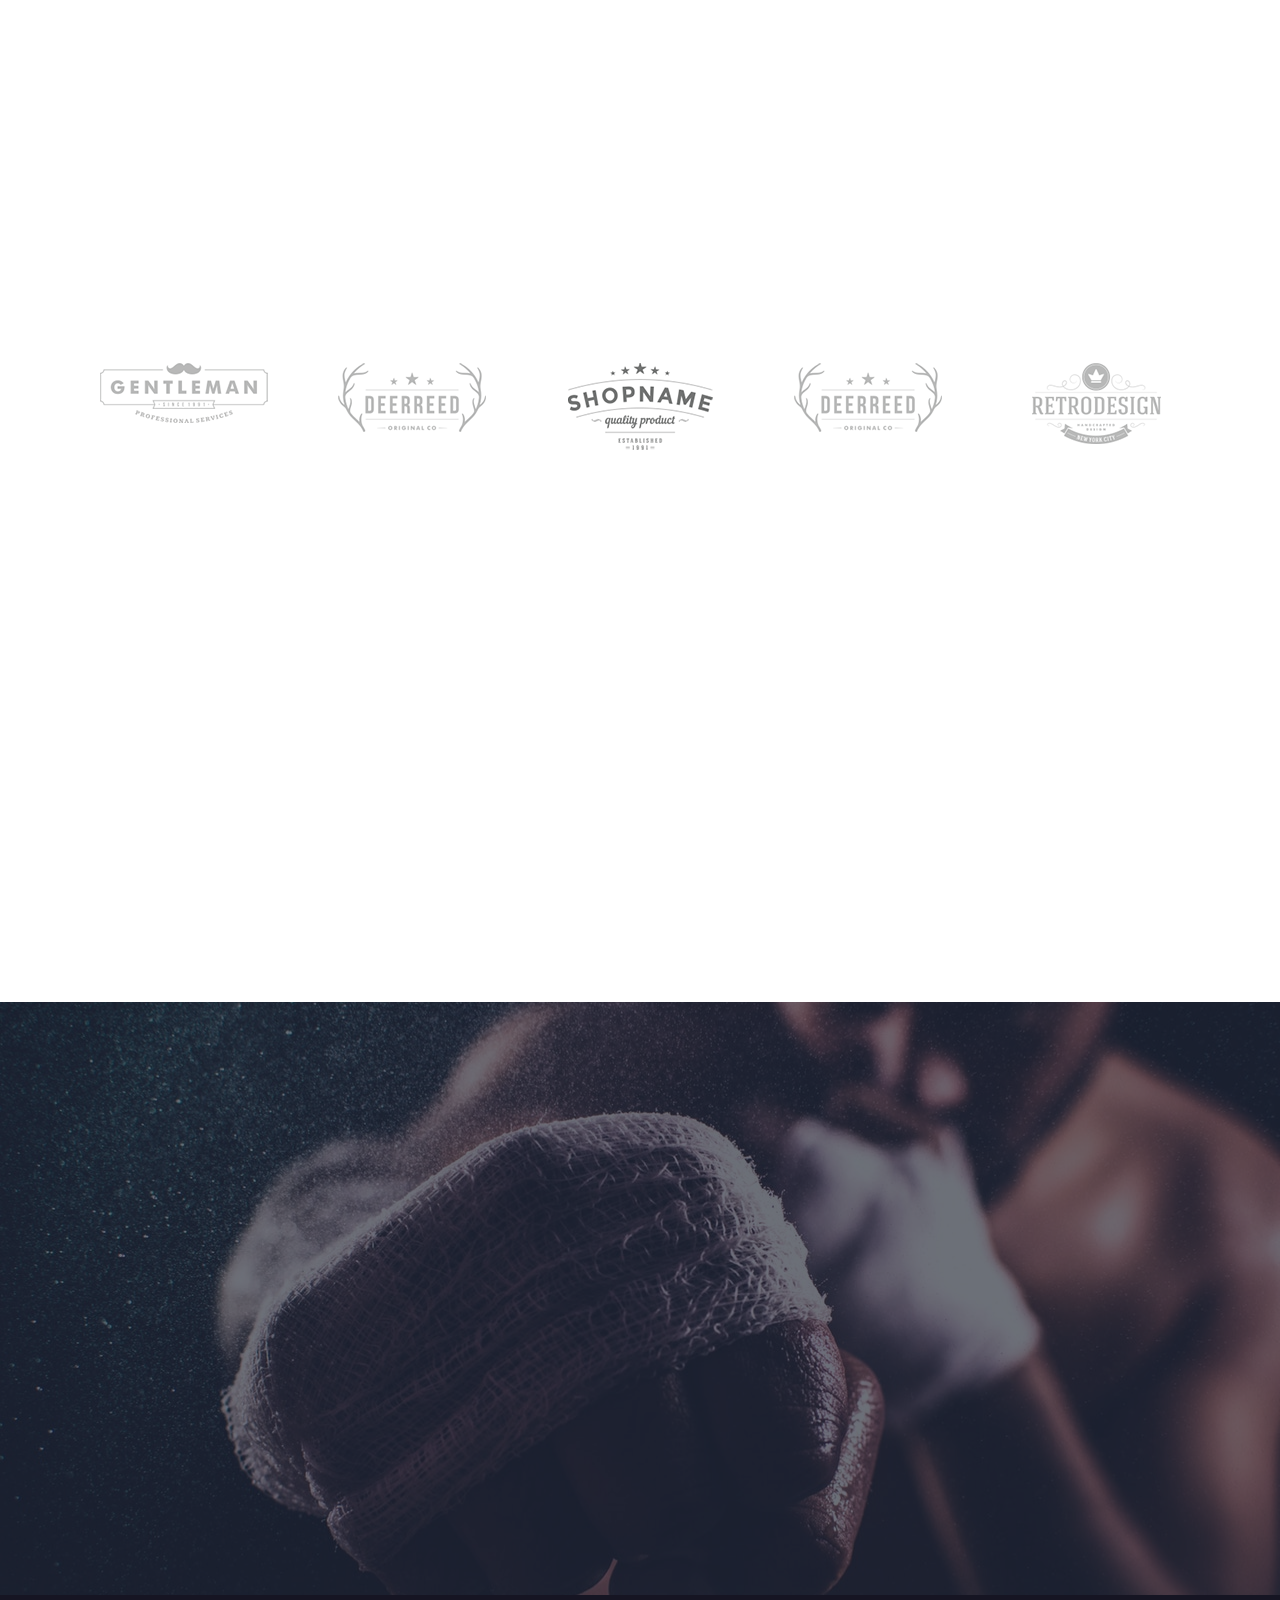
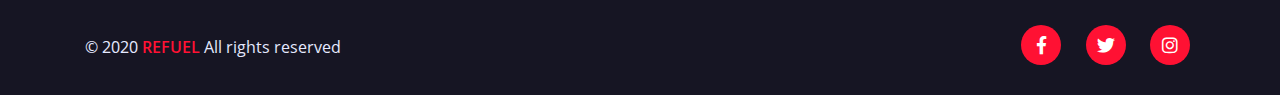
==== commit 04c2cc6e: "Preloader added" ====
--- a/index.html
+++ b/index.html
@@ -16,6 +16,18 @@
     <link rel="stylesheet" href="css/style.css">
 </head>
 <body data-spy="scroll" data-target=".navbar" data-offset="50">
+    
+    <!-- Preloader Part Start-->
+    <section>
+        <div class="preloader">
+            <div class="loader">
+              <span></span>
+              <span></span>
+              <span></span>
+            </div>
+        </div>
+    </section>
+    <!-- Preloader Part End-->
     
     <!--Navbar Part Start -->
     <nav class="navbar navbar-expand-lg navbar-light">
@@ -741,6 +753,7 @@
     </section>
     <!-- Back to top Part End-->
     
+    
     <script src="js/jquery-1.12.4.min.js"></script>
     <script src="js/bootstrap.min.js"></script>
     <script src="js/mixitup.min.js"></script>
--- a/css/style.css
+++ b/css/style.css
@@ -98,6 +98,7 @@
     top: 0;
     width: 100%;
     z-index: 9999;
+    padding: 0;
 }
 .menu-bg{
     background: #222;
@@ -979,6 +980,7 @@
     bottom: 30px;
     right: 30px;
     z-index: 9999;
+    display: none;
 }
 .back-to-top i{
     width: 50px;
@@ -993,3 +995,72 @@
     text-align: center;
     font-size: 20px;
 }
+
+/*==========================================================================================
+                                      Preloader Part Css
+============================================================================================*/
+.preloader{
+    width: 100%;
+    height: 100%;
+    background: #222;
+    position: fixed;
+    z-index: 9999999999;
+}
+.loader {
+    width: 16em;
+    height: 8em;
+    position: relative;
+    overflow: hidden;
+    top: 50%;
+    left: 50%;
+    transform: translate(-50%,-50%);
+}
+
+.loader::before,
+.loader::after {
+    content: '';
+    position: absolute;
+    bottom: 0;
+}
+
+.loader::before {
+    width: inherit;
+    height: 0.2em;
+    background-color: #ff1133;
+}
+
+.loader::after {
+    box-sizing: border-box;
+    width: 50%;
+    height: inherit;
+    border: 0.2em solid #ff1133;
+    border-radius: 50%;
+    left: 25%;
+}
+
+.loader span {
+    position: absolute;
+    width: 5%;
+    height: 10%;
+    background-color: #fff;
+    border-radius: 50%;
+    bottom: 0.2em;
+    left: -5%;
+    animation: 2s linear infinite;
+    transform-origin: 50% -3em;
+    animation-name: run, rotating;
+}
+
+.loader span:nth-child(2) {animation-delay: 0.075s;}
+.loader span:nth-child(3) {animation-delay: 0.15s;}
+
+@keyframes run {
+    0% {left: -5%;}
+    10%, 60% {left: calc((100% - 5%) / 2);}
+    70%, 100% {left: 100%;}
+}
+
+@keyframes rotating {
+    0%, 10% {transform: rotate(0deg);}
+    60%, 100% {transform: rotate(-1turn);}
+}